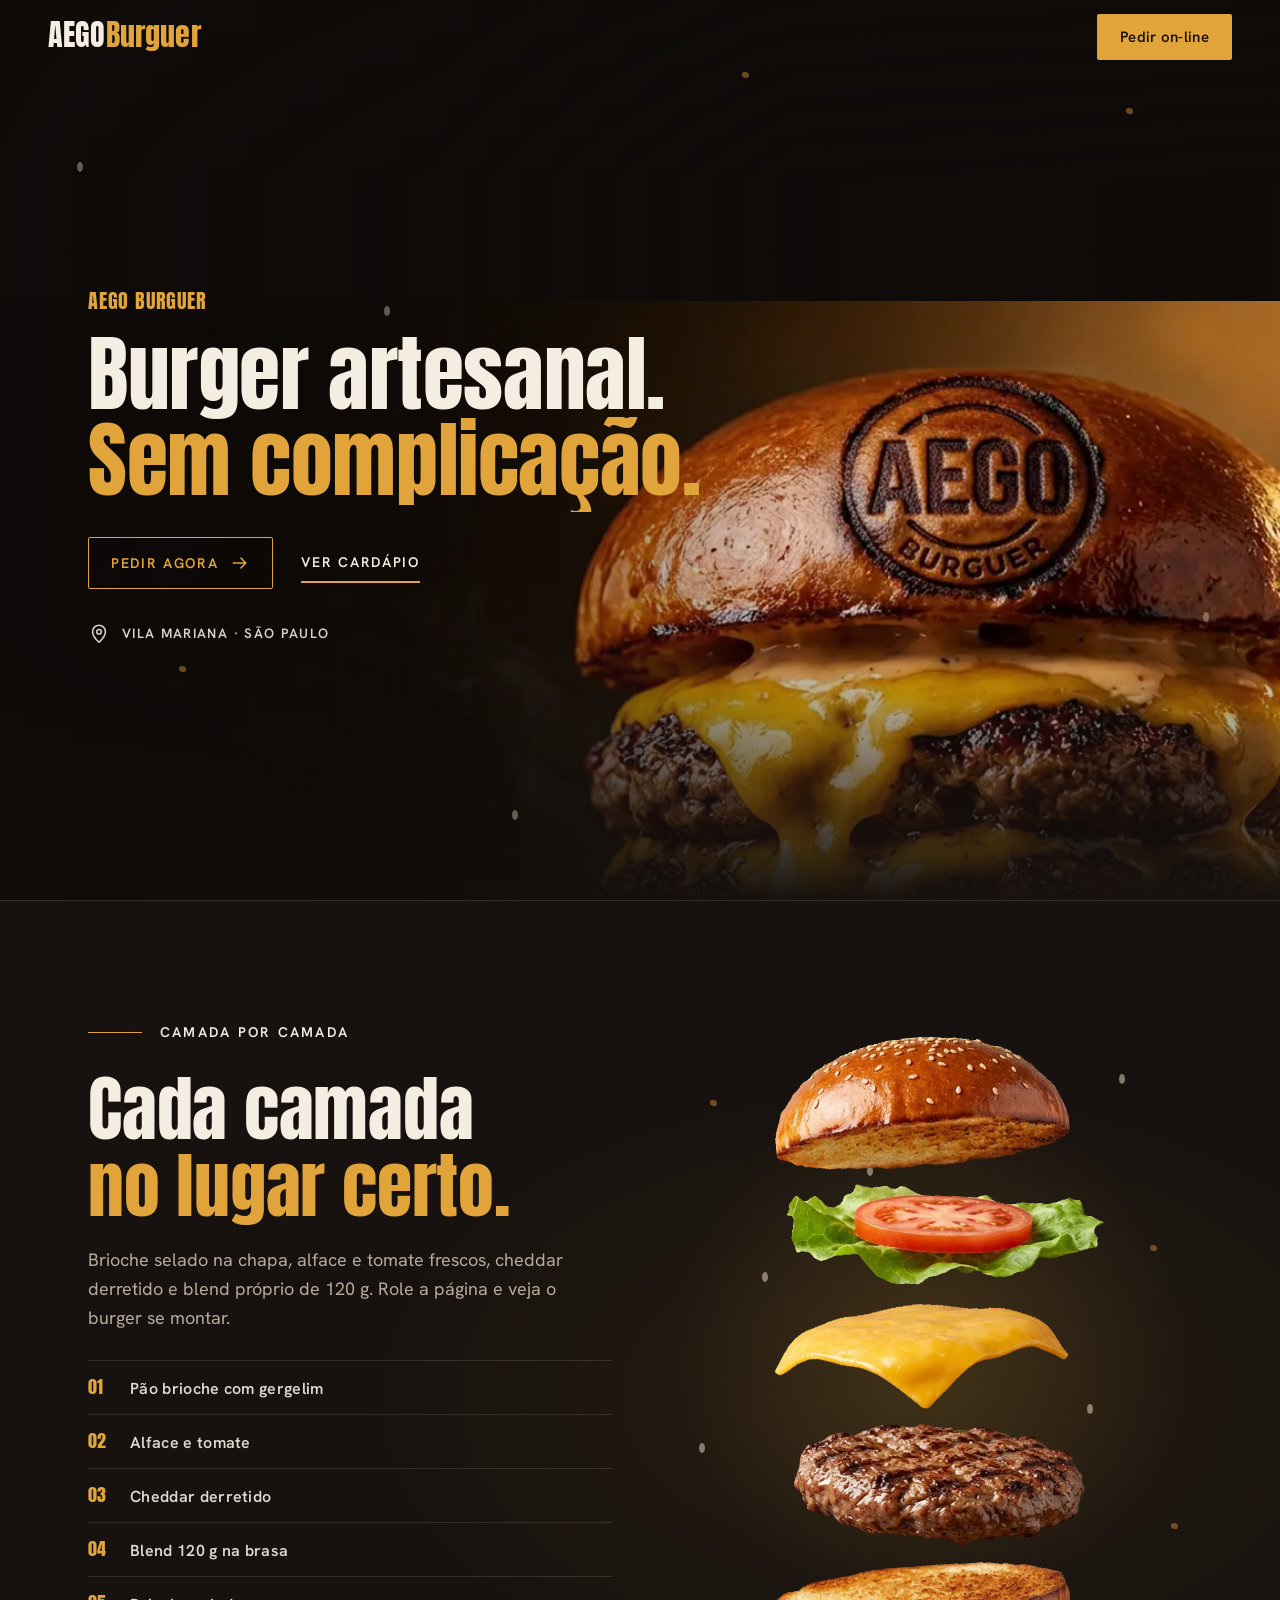
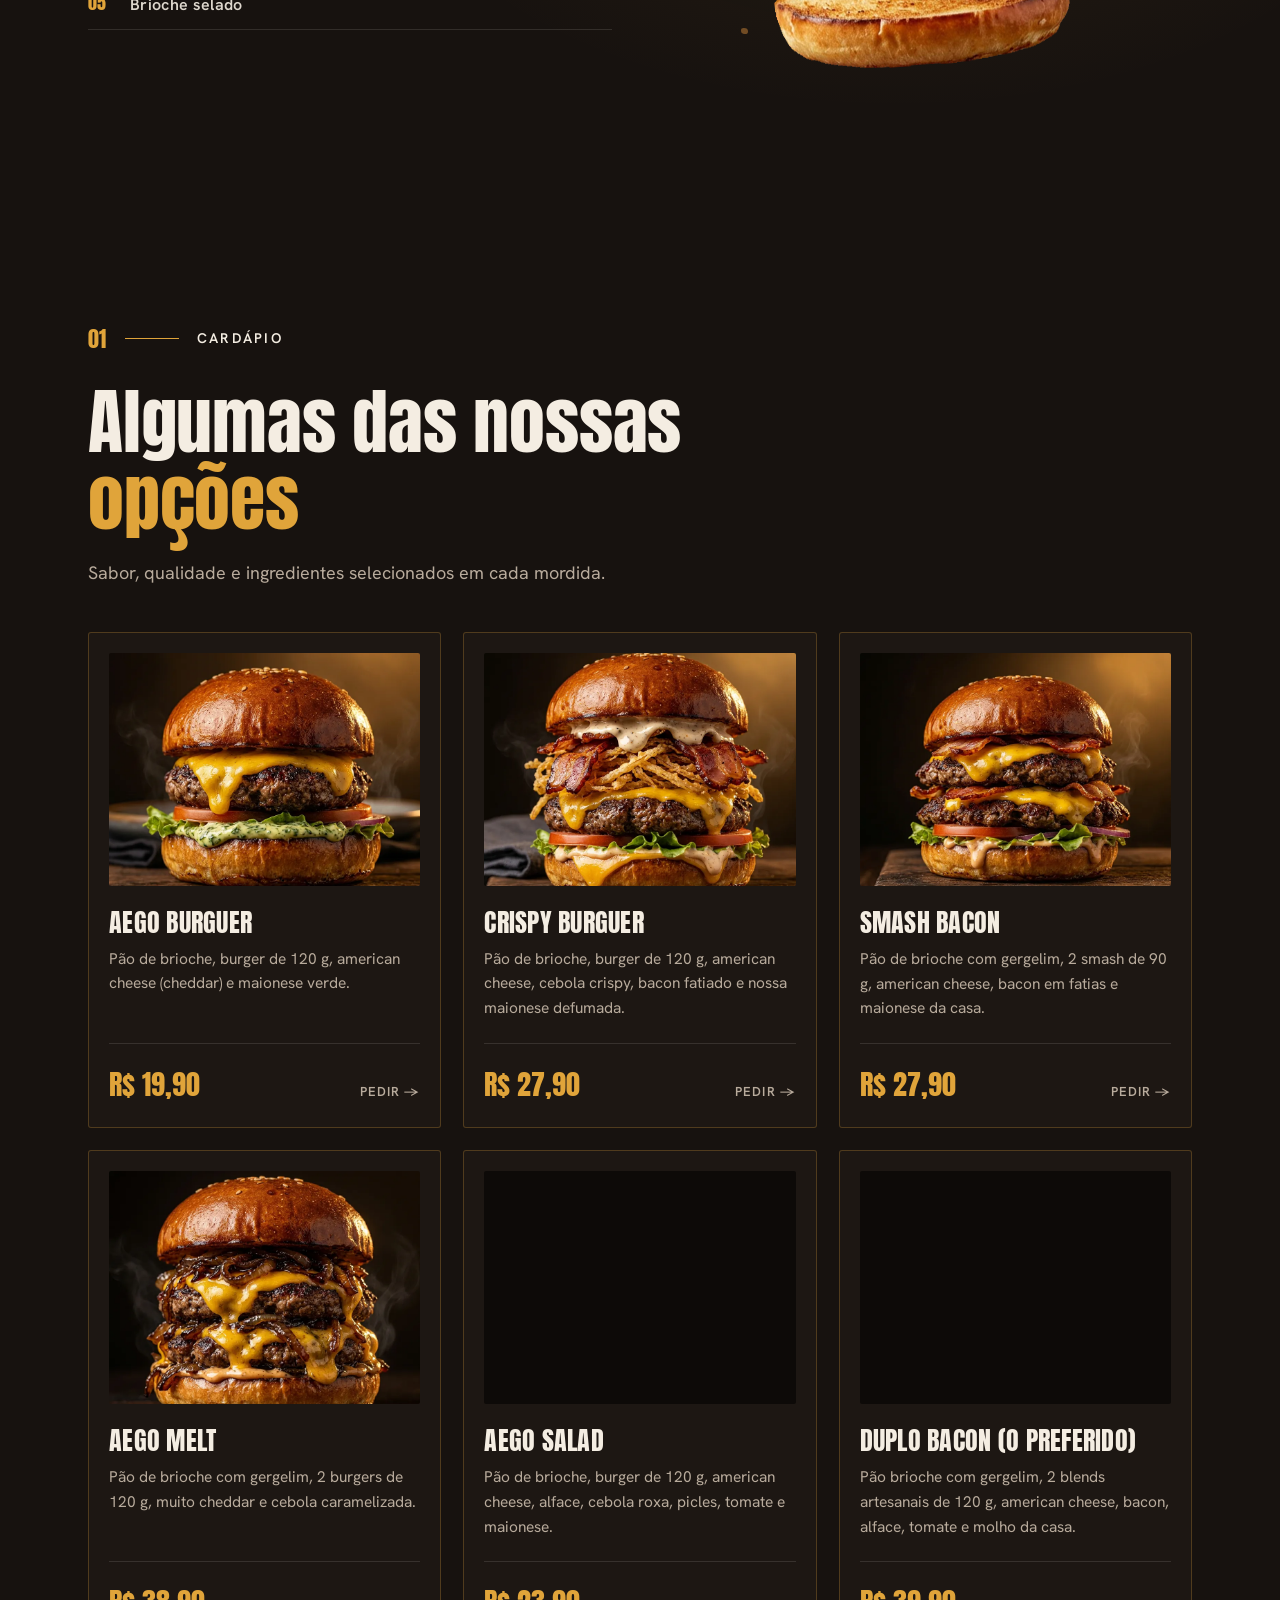
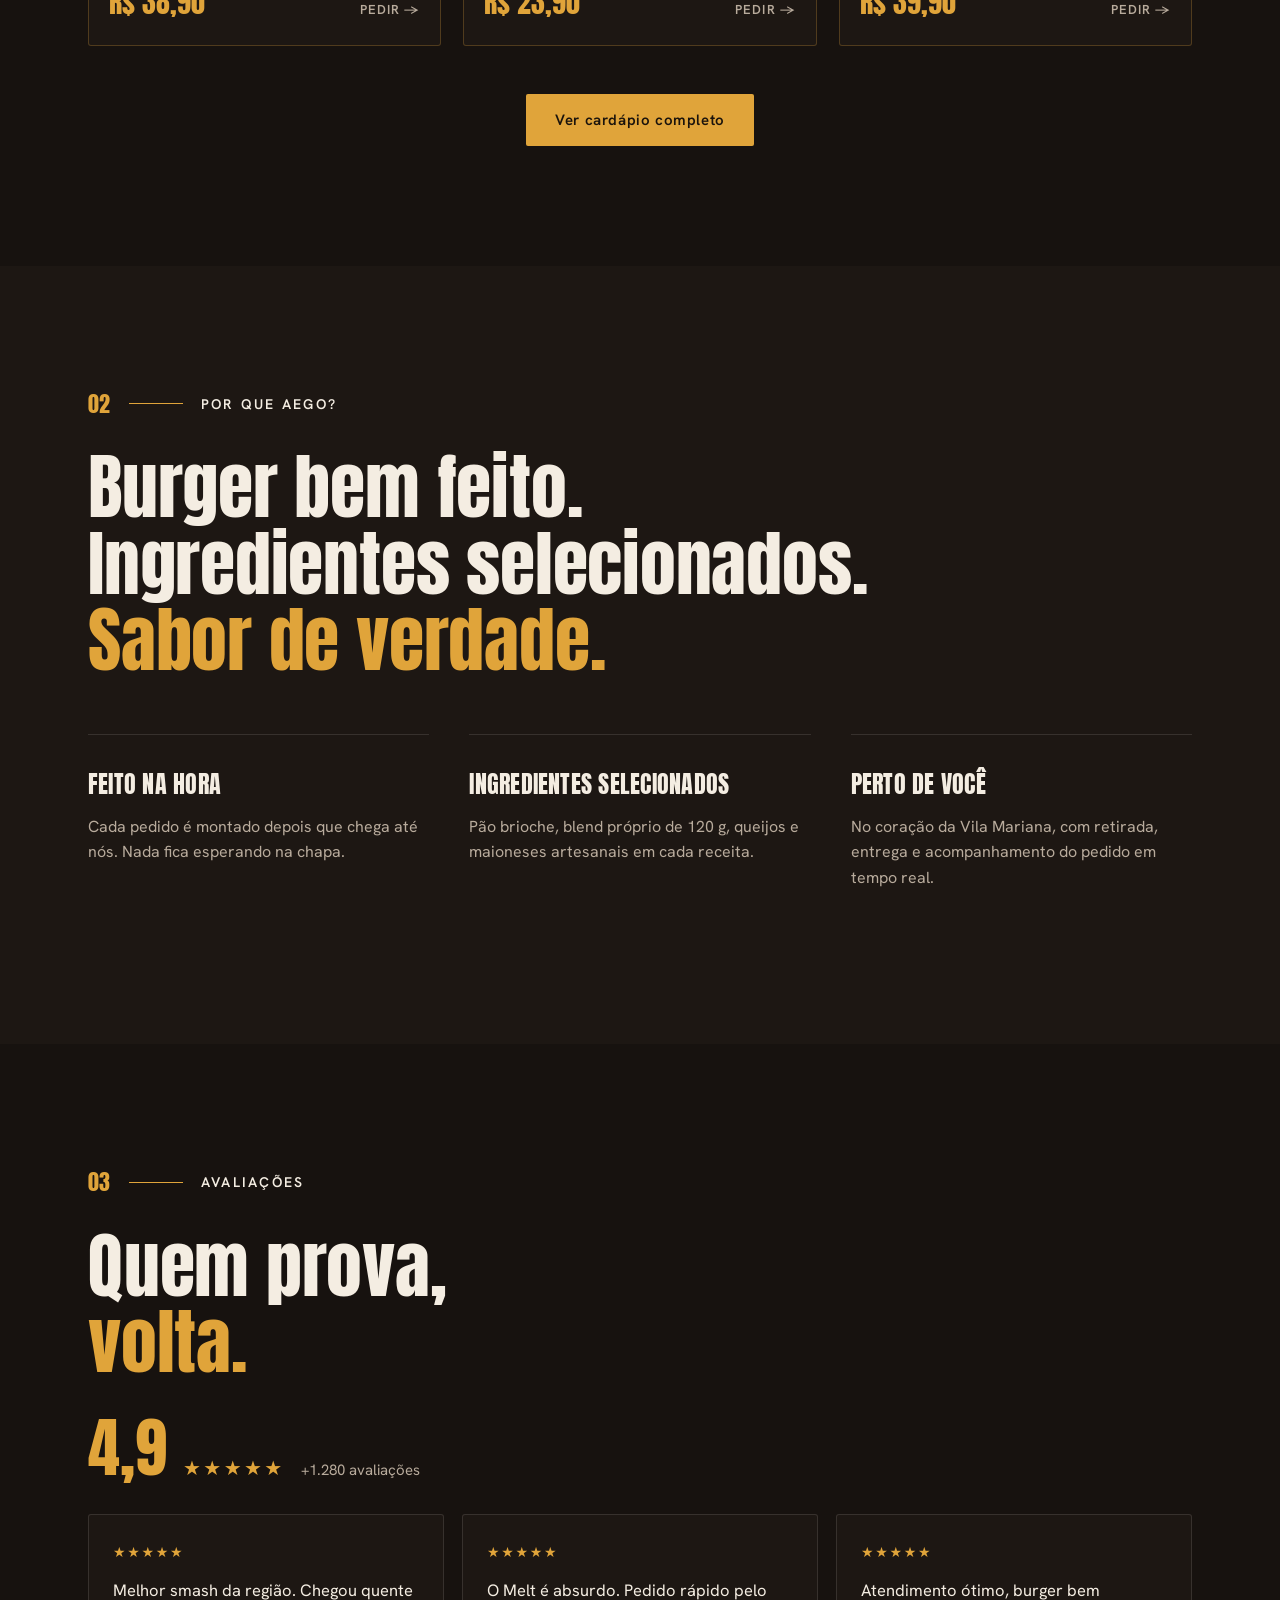
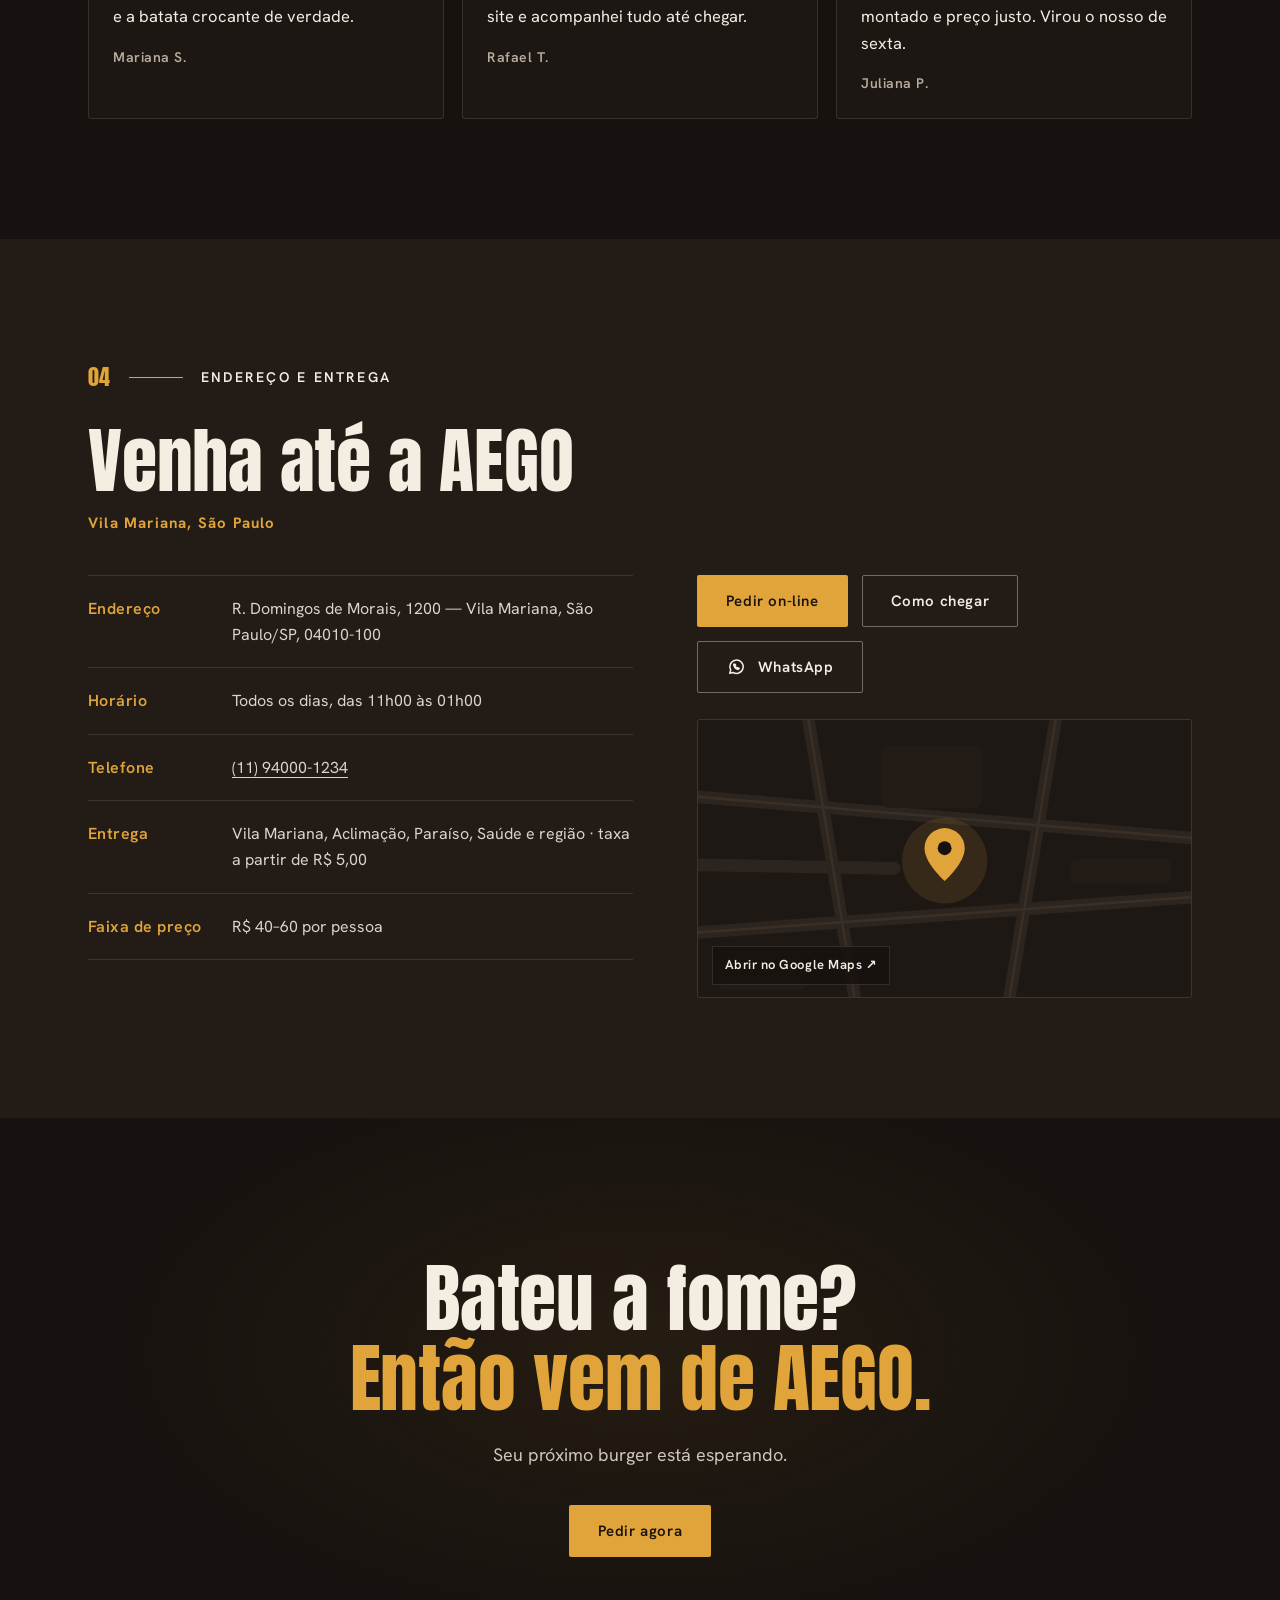
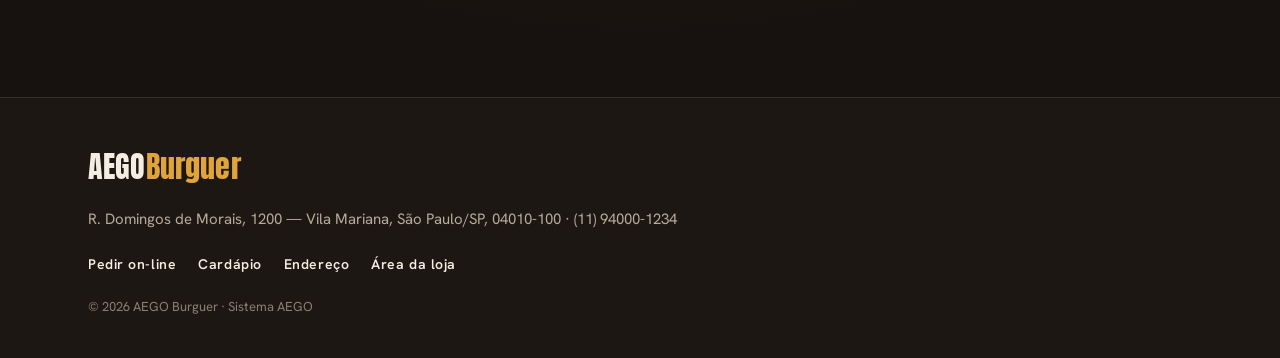
==== demo/index.html @ 02b7fad6 "AEGO Burguer: entrada com os 3 sites + demo (site, cardápio e painel)" ====
<!doctype html>
<html lang="pt-BR">
<head>
<meta charset="utf-8">
<meta name="viewport" content="width=device-width, initial-scale=1, viewport-fit=cover">
<title>AEGO Burguer — Burger artesanal na Vila Mariana</title>
<meta name="description" content="Hambúrguer artesanal na Vila Mariana, São Paulo. Smash, burgers duplos, porções e combos. Peça on-line para entrega ou retirada.">
<meta name="theme-color" content="#17120f">
<meta property="og:title" content="AEGO Burguer — Burger artesanal. Sem complicação.">
<meta property="og:description" content="Peça on-line para entrega ou retirada.">
<meta property="og:image" content="img/hero-aego.webp">
<link rel="icon" href="icons/favicon-32.png" sizes="32x32">
<link rel="apple-touch-icon" href="icons/apple-touch-icon.png">
<link rel="preload" href="fonts/anton.woff2" as="font" type="font/woff2" crossorigin>
<link rel="preload" href="img/hero-aego-m.webp" as="image" media="(max-width: 759px)" fetchpriority="high">
<link rel="preload" href="img/hero-aego.webp" as="image" media="(min-width: 760px)" fetchpriority="high">
<link rel="stylesheet" href="base.css">
<link rel="stylesheet" href="site.css">
<script>try{if(!sessionStorage.getItem('ab_intro'))document.documentElement.classList.add('intro')}catch(e){}</script>
</head>
<body>
<div id="intro" aria-hidden="true"></div>

<header class="topo" id="topo">
  <a class="topo-marca" href="#inicio" aria-label="AEGO Burguer, início"><span class="wm"><b>AEGO</b><i>Burguer</i></span></a>
  <a class="btn btn-cheio btn-topo" href="pedir.html">Pedir on-line</a>
</header>

<main>
  <section class="hero" id="inicio">
    <div class="hero-fundo" id="heroFundo" aria-hidden="true">
      <div class="hero-flut">
        <picture>
          <source media="(min-width: 760px)" srcset="img/hero-aego.webp" width="1600" height="893">
          <img src="img/hero-aego-m.webp" alt="" width="1024" height="1024" fetchpriority="high" decoding="async">
        </picture>
      </div>
    </div>
    <div class="hero-veu" aria-hidden="true"></div>
    <div class="hero-graos" aria-hidden="true">
      <span class="grao" style="--x:6%;--y:18%;--t:8.4s;--d:-1.3s;--r:20deg;--dx:-12px"></span>
      <span class="grao migalha" style="--x:88%;--y:12%;--t:7.6s;--d:-4.1s;--r:-18deg;--dx:14px"></span>
      <span class="grao" style="--x:72%;--y:46%;--t:9.1s;--d:-2.2s;--r:40deg;--dx:12px"></span>
      <span class="grao migalha" style="--x:14%;--y:74%;--t:8.8s;--d:-6.0s;--r:-35deg;--dx:-10px"></span>
      <span class="grao" style="--x:94%;--y:68%;--t:9.6s;--d:-3.4s;--r:12deg;--dx:-14px"></span>
      <span class="grao" style="--x:40%;--y:90%;--t:8.1s;--d:-0.8s;--r:-50deg;--dx:10px"></span>
      <span class="grao migalha" style="--x:58%;--y:8%;--t:9.9s;--d:-5.2s;--r:28deg;--dx:-8px"></span>
      <span class="grao" style="--x:30%;--y:34%;--t:10.4s;--d:-2.9s;--r:-12deg;--dx:12px"></span>
    </div>
    <div class="hero-c">
      <p class="kicker entra" style="--i:0">AEGO Burguer</p>
      <h1 class="hero-t"><span class="ln"><span class="ln-i">Burger artesanal.</span></span><span class="ln ln-amb"><span class="ln-i">Sem complicação.</span></span></h1>
      <div class="hero-acoes entra" style="--i:1">
        <a class="btn btn-contorno" href="pedir.html">Pedir agora <svg viewBox="0 0 24 24" aria-hidden="true"><path d="M4 12h15M13 6l6 6-6 6"/></svg></a>
        <a class="link-sub" href="#cardapio">Ver cardápio</a>
      </div>
      <p class="hero-local entra" style="--i:2"><svg viewBox="0 0 24 24" aria-hidden="true"><path d="M12 21s-7-6.2-7-11.5A7 7 0 0 1 19 9.5C19 14.8 12 21 12 21z"/><circle cx="12" cy="9.5" r="2.5"/></svg><span><span data-loja="bairro">Vila Mariana</span> · São Paulo</span></p>
    </div>
  </section>

  <section class="sec ag" id="camadas">
    <div class="sec-c ag-grid">
      <div class="ag-txt">
        <p class="num revela"><span class="traco"></span>Camada por camada</p>
        <h2 class="titulo">Cada camada<br><em>no lugar certo.</em></h2>
        <p class="lead revela">Brioche selado na chapa, alface e tomate frescos, cheddar derretido e blend próprio de 120 g. Role a página e veja o burger se montar.</p>
      </div>
      <div class="ag-palco" id="agPalco" aria-hidden="true">
        <div class="ag-brilho"></div>
        <div class="ag-cam" data-c="4" style="--w:418;z-index:1"><img src="img/camada-pao-baixo.webp" width="418" height="145" alt="" loading="lazy" decoding="async" style="--fd:-1.1s;--ft:4.2s"></div>
        <div class="ag-cam" data-c="3" style="--w:412;z-index:2"><img src="img/camada-carne.webp" width="412" height="171" alt="" loading="lazy" decoding="async" style="--fd:-2.3s;--ft:3.8s"></div>
        <div class="ag-cam" data-c="2" style="--w:415;z-index:3"><img src="img/camada-queijo.webp" width="415" height="148" alt="" loading="lazy" decoding="async" style="--fd:-.4s;--ft:4.6s"></div>
        <div class="ag-cam" data-c="1" style="--w:448;z-index:4"><img src="img/camada-salada.webp" width="448" height="143" alt="" loading="lazy" decoding="async" style="--fd:-3.1s;--ft:4s"></div>
        <div class="ag-cam" data-c="0" style="--w:416;z-index:5"><img src="img/camada-pao-cima.webp" width="416" height="187" alt="" loading="lazy" decoding="async" style="--fd:-1.7s;--ft:4.4s"></div>
      <span class="grao migalha" style="--x:8%;--y:12%;--t:8.3s;--d:-1.2s;--r:23deg;--dx:-14px"></span>
      <span class="grao" style="--x:86%;--y:8%;--t:7.3s;--d:-4.3s;--r:-14deg;--dx:16px"></span>
      <span class="grao" style="--x:18%;--y:38%;--t:7.2s;--d:-4.1s;--r:-56deg;--dx:-14px"></span>
      <span class="grao migalha" style="--x:92%;--y:34%;--t:8.7s;--d:-0.6s;--r:-49deg;--dx:16px"></span>
      <span class="grao" style="--x:6%;--y:64%;--t:8.7s;--d:-6.6s;--r:-45deg;--dx:-10px"></span>
      <span class="grao" style="--x:80%;--y:58%;--t:9.5s;--d:-4.7s;--r:-53deg;--dx:16px"></span>
      <span class="grao migalha" style="--x:28%;--y:86%;--t:9.3s;--d:-0.4s;--r:-32deg;--dx:-14px"></span>
      <span class="grao" style="--x:70%;--y:90%;--t:9.2s;--d:-1.1s;--r:-7deg;--dx:-10px"></span>
      <span class="grao" style="--x:50%;--y:4%;--t:9.2s;--d:-4.6s;--r:11deg;--dx:-10px"></span>
      <span class="grao migalha" style="--x:96%;--y:76%;--t:7.4s;--d:-4.6s;--r:-36deg;--dx:8px"></span>
      <span class="grao" style="--x:38%;--y:22%;--t:7.4s;--d:-5.7s;--r:12deg;--dx:-14px"></span>
      <span class="grao" style="--x:62%;--y:70%;--t:9.5s;--d:-4.0s;--r:8deg;--dx:12px"></span>
      <span class="grao migalha" style="--x:14%;--y:92%;--t:10.1s;--d:-3.7s;--r:58deg;--dx:12px"></span>
      </div>
      <ol class="ag-lista">
          <li class="revela"><b>01</b>Pão brioche com gergelim</li>
          <li class="revela"><b>02</b>Alface e tomate</li>
          <li class="revela"><b>03</b>Cheddar derretido</li>
          <li class="revela"><b>04</b>Blend 120 g na brasa</li>
          <li class="revela"><b>05</b>Brioche selado</li>
      </ol>
    </div>
  </section>

  <section class="sec" id="cardapio">
    <div class="sec-c">
      <p class="num revela"><b>01</b><span class="traco"></span>Cardápio</p>
      <h2 class="titulo">Algumas das nossas<br><em>opções</em></h2>
      <p class="lead revela">Sabor, qualidade e ingredientes selecionados em cada mordida.</p>
      <div class="cards" id="cards"></div>
      <div class="centro"><a class="btn btn-cheio" href="pedir.html">Ver cardápio completo</a></div>
    </div>
  </section>

  <section class="sec sec-porque" id="porque">
    <div class="sec-c">
      <p class="num revela"><b>02</b><span class="traco"></span>Por que AEGO?</p>
      <h2 class="titulo">Burger bem feito.<br>Ingredientes selecionados.<br><em>Sabor de verdade.</em></h2>
      <div class="topicos">
        <article class="topico revela"><h3>Feito na hora</h3><p>Cada pedido é montado depois que chega até nós. Nada fica esperando na chapa.</p></article>
        <article class="topico revela"><h3>Ingredientes selecionados</h3><p>Pão brioche, blend próprio de 120 g, queijos e maioneses artesanais em cada receita.</p></article>
        <article class="topico revela"><h3>Perto de você</h3><p>No coração da <span data-loja="bairro">Vila Mariana</span>, com retirada, entrega e acompanhamento do pedido em tempo real.</p></article>
      </div>
    </div>
  </section>

  <section class="sec" id="avaliacoes">
    <div class="sec-c">
      <p class="num revela"><b>03</b><span class="traco"></span>Avaliações</p>
      <h2 class="titulo">Quem prova,<br><em>volta.</em></h2>
      <div class="nota revela"><span class="nota-n" id="notaMedia">4,9</span><span class="estrelas" aria-label="5 estrelas">★★★★★</span><span class="nota-t" id="notaTotal">+1.280 avaliações</span></div>
      <div class="avals" id="avals"></div>
    </div>
  </section>

  <section class="sec sec-local" id="local">
    <div class="sec-c">
      <p class="num revela"><b>04</b><span class="traco"></span>Endereço e entrega</p>
      <h2 class="titulo">Venha até a AEGO</h2>
      <p class="sub-amb"><span data-loja="bairro">Vila Mariana</span>, São Paulo</p>
      <div class="local-grid">
        <dl class="linhas revela">
          <div><dt>Endereço</dt><dd data-loja="endereco">R. Domingos de Morais, 1200 — Vila Mariana, São Paulo/SP</dd></div>
          <div><dt>Horário</dt><dd id="horario">Todos os dias, das 11h00 à 01h00</dd></div>
          <div><dt>Telefone</dt><dd><a id="tel" href="tel:+5511940001234" data-loja="telefone">(11) 94000-1234</a></dd></div>
          <div><dt>Entrega</dt><dd id="entrega">Vila Mariana e região, a partir de R$ 5,00</dd></div>
          <div><dt>Faixa de preço</dt><dd data-loja="faixaPreco">R$ 40–60 por pessoa</dd></div>
        </dl>
        <div>
          <div class="acoes-local revela">
            <a class="btn btn-cheio" href="pedir.html">Pedir on-line</a>
            <a class="btn btn-borda" id="comoChegar" href="#" target="_blank" rel="noopener">Como chegar</a>
            <a class="btn btn-borda btn-zap" id="zap" href="#" target="_blank" rel="noopener"><svg viewBox="0 0 24 24" aria-hidden="true"><path d="M4.5 19.5l1.2-3.8A8 8 0 1 1 8.6 18.6z"/><path d="M9.2 8.6c.2 2.9 2.4 5.6 5.6 6.3l1-1.3-1.8-.9-.8.8c-1-.4-1.9-1.3-2.4-2.3l.8-.8-.8-1.8z"/></svg>WhatsApp</a>
          </div>
          <a class="mapa revela" id="mapa" href="#" target="_blank" rel="noopener" aria-label="Abrir no mapa">
            <svg viewBox="0 0 400 220" preserveAspectRatio="xMidYMid slice" aria-hidden="true">
              <rect width="400" height="220" fill="#1e1814"/>
              <g fill="none" stroke="#2c241e" stroke-width="10" stroke-linecap="round">
                <path d="M-10 60 L410 95"/><path d="M-10 170 L410 140"/><path d="M90 -10 L130 230"/><path d="M290 -10 L250 230"/><path d="M-10 115 L160 118"/>
              </g>
              <g fill="none" stroke="#3a2f26" stroke-width="2"><path d="M-10 60 L410 95"/><path d="M-10 170 L410 140"/><path d="M90 -10 L130 230"/><path d="M290 -10 L250 230"/></g>
              <g fill="#221b16"><rect x="150" y="20" width="80" height="50" rx="6"/><rect x="300" y="110" width="80" height="20" rx="6"/><rect x="20" y="185" width="70" height="30" rx="6"/></g>
              <circle cx="200" cy="112" r="34" fill="rgba(224,164,58,.12)"/>
              <path d="M200 128s-16-14-16-26a16 16 0 0 1 32 0c0 12-16 26-16 26z" fill="#e0a43a"/><circle cx="200" cy="102" r="5.5" fill="#17120f"/>
            </svg>
            <span class="mapa-t">Abrir no Google Maps ↗</span>
          </a>
        </div>
      </div>
    </div>
  </section>

  <section class="cta">
    <div class="sec-c centro">
      <h2 class="titulo">Bateu a fome?<br><em>Então vem de AEGO.</em></h2>
      <p class="lead revela">Seu próximo burger está esperando.</p>
      <a class="btn btn-cheio revela" href="pedir.html">Pedir agora</a>
    </div>
  </section>
</main>

<footer class="rodape">
  <div class="sec-c">
    <span class="wm"><b>AEGO</b><i>Burguer</i></span>
    <p class="rod-end"><span data-loja="endereco">R. Domingos de Morais, 1200 — Vila Mariana, São Paulo/SP</span> · <span data-loja="telefone">(11) 94000-1234</span></p>
    <nav class="rod-links"><a href="pedir.html">Pedir on-line</a><a href="#cardapio">Cardápio</a><a href="#local">Endereço</a><a href="painel.html">Área da loja</a></nav>
    <p class="rod-c">© <span id="ano">2026</span> AEGO Burguer · Sistema AEGO</p>
  </div>
</footer>

<script src="db.js"></script>
<script src="site.js"></script>
</body>
</html>
---- demo/base.css ----
/* AEGO Burguer — base comum (fontes, marca, utilidades) */
@font-face { font-family: "Anton"; src: url("fonts/anton.woff2") format("woff2"); font-weight: 400; font-display: swap; }
@font-face { font-family: "Hanken Grotesk"; src: url("fonts/hanken-grotesk.woff2") format("woff2"); font-weight: 100 900; font-display: swap; }

:root {
  --amb: #e0a43a;          /* âmbar/mostarda da marca */
  --amb-2: #c98d26;
  --carvao: #17120f;       /* quase preto amarronzado */
  --creme: #f4ede2;
  --display: "Anton", "Oswald", Impact, "Arial Narrow", sans-serif;
  --sans: "Hanken Grotesk", system-ui, -apple-system, "Segoe UI", Roboto, sans-serif;
  --ease: cubic-bezier(.2, .8, .2, 1);
  --safe-b: env(safe-area-inset-bottom, 0px);
}
*, *::before, *::after { box-sizing: border-box; }
html { -webkit-text-size-adjust: 100%; }
body { margin: 0; font-family: var(--sans); -webkit-font-smoothing: antialiased; -webkit-tap-highlight-color: transparent; }
img, svg { display: block; max-width: 100%; }
button, input, select, textarea { font: inherit; color: inherit; }
button { cursor: pointer; }
a { color: inherit; }
.sr { position: absolute; width: 1px; height: 1px; overflow: hidden; clip: rect(0 0 0 0); white-space: nowrap; }

/* marca em texto: AEGO (claro) + Burguer (âmbar) */
.wm { font-family: var(--display); font-weight: 400; letter-spacing: .005em; line-height: 1; white-space: nowrap; }
.wm b { font-weight: 400; color: var(--wm-cor, #f4ede2); }
.wm i { font-style: normal; color: var(--amb); }
.mono { width: 100%; height: auto; }

/* abertura (monograma) — só transform/opacity, 1x por sessão */
#intro { position: fixed; inset: 0; z-index: 999; background: var(--carvao); display: grid; place-items: center; }
#intro .intro-c { display: grid; justify-items: center; gap: 18px; }
#intro .intro-m { width: 92px; }
#intro .wm { font-size: 30px; }
html:not(.intro) #intro { display: none; }

@media (prefers-reduced-motion: reduce) { *, *::before, *::after { animation-duration: .01ms !important; transition-duration: .01ms !important; } }

/* ============ movimento (v2) — só transform/opacity ============ */
/* burger flutuante: sobe e desce + sombra elíptica no chão em sincronia */
.flut-cena { position: relative; }
.flut { position: relative; z-index: 1; animation: flutua 3.6s ease-in-out infinite; will-change: transform; }
.flut img { width: 100%; height: auto; }
.flut-sombra { position: absolute; z-index: 0; left: 14%; right: 14%; bottom: -5%; height: 12%; border-radius: 50%;
  background: radial-gradient(closest-side, rgba(0, 0, 0, .62), rgba(0, 0, 0, .28) 55%, rgba(0, 0, 0, 0));
  animation: sombra 3.6s ease-in-out infinite; will-change: transform, opacity; }
@keyframes flutua { 0%, 100% { transform: translate3d(0, 0, 0) rotate(-.6deg); } 50% { transform: translate3d(0, -13px, 0) rotate(.6deg); } }
@keyframes sombra { 0%, 100% { transform: scale(1); opacity: .95; } 50% { transform: scale(.8); opacity: .55; } }
/* loops pausados fora da tela (.parado) ou com a aba oculta (html.oculto) */
.parado .flut, .parado .flut-sombra, .parado .ag-cam img, .parado .grao,
html.oculto .flut, html.oculto .flut-sombra, html.oculto .ag-cam img, html.oculto .grao { animation-play-state: paused; }
@media (prefers-reduced-motion: reduce) {
  .flut, .flut-sombra, .ag-cam img, .grao, .ac-icone.vivo, .etapa.atual .bol::after, .btn-topo::after { animation: none !important; }
}
---- demo/site.css ----
/* AEGO Burguer — site institucional (escuro) */
:root { --bg: #17120f; --bg2: #1d1713; --bg3: #221b16; --tx: #f4ede2; --mut: #b8ab9c; --linha: rgba(244, 237, 226, .12); --linha-amb: rgba(224, 164, 58, .26); }
html { background: var(--bg); scroll-behavior: smooth; scroll-padding-top: 76px; }
body { background: var(--bg); color: var(--tx); font-size: 16px; line-height: 1.6; overflow-x: hidden; }
::selection { background: var(--amb); color: #17120f; }

/* botões retos */
.btn { display: inline-flex; align-items: center; justify-content: center; gap: 12px; min-height: 52px; padding: 0 28px; border-radius: 2px; text-decoration: none; font-weight: 600; font-size: 15px; letter-spacing: .04em; border: 1.5px solid transparent; transition: transform .2s var(--ease), background-color .2s, color .2s, border-color .2s; }
.btn { position: relative; overflow: hidden; isolation: isolate; }
.btn:active { transform: scale(.96); }
.btn-cheio::after, .btn-contorno::after { content: ""; position: absolute; z-index: -1; top: 0; bottom: 0; left: 0; width: 60%; background: linear-gradient(100deg, rgba(255, 255, 255, 0), rgba(255, 255, 255, .38), rgba(255, 255, 255, 0)); transform: translateX(-130%) skewX(-18deg); opacity: 0; pointer-events: none; }
.btn-cheio:hover::after, .btn-contorno:hover::after, .btn-cheio:focus-visible::after { opacity: 1; transform: translateX(260%) skewX(-18deg); transition: transform .75s var(--ease), opacity .2s; }
.btn-topo::after { animation: brilho 1.1s var(--ease) 2.2s 1 both; }
@keyframes brilho { 0% { opacity: 1; transform: translateX(-130%) skewX(-18deg); } 100% { opacity: 0; transform: translateX(260%) skewX(-18deg); } }
.btn svg { transition: transform .3s var(--ease); }
.btn:hover svg { transform: translateX(4px); }
.btn svg { width: 20px; height: 20px; fill: none; stroke: currentColor; stroke-width: 1.8; stroke-linecap: round; stroke-linejoin: round; }
.btn-cheio { background: var(--amb); color: #1a130c; }
.btn-cheio:hover { background: #ebb24c; }
.btn-contorno { border-color: var(--amb); color: var(--amb); text-transform: uppercase; letter-spacing: .12em; font-size: 14px; }
.btn-contorno:hover { background: var(--amb); color: #1a130c; }
.btn-borda { border-color: rgba(244, 237, 226, .38); color: var(--tx); }
.btn-borda:hover { border-color: var(--tx); }
.link-sub { color: var(--tx); text-decoration: none; text-transform: uppercase; letter-spacing: .12em; font-weight: 600; font-size: 14px; padding: 8px 0; border-bottom: 2px solid var(--amb); }

/* topo */
.topo { position: fixed; z-index: 50; top: 0; left: 0; right: 0; display: flex; align-items: center; justify-content: space-between; gap: 12px; padding: 14px clamp(18px, 4vw, 48px); padding-top: calc(14px + env(safe-area-inset-top, 0px)); }
.topo::before { content: ""; position: absolute; inset: 0; background: rgba(23, 18, 15, .94); border-bottom: 1px solid var(--linha); opacity: 0; transition: opacity .3s; z-index: -1; }
.topo.solido::before { opacity: 1; }
.topo-marca { text-decoration: none; }
.topo-marca .wm { font-size: 30px; }
.btn-topo { min-height: 46px; padding: 0 22px; font-size: 15px; letter-spacing: .02em; }

/* hero — foto do burger com a marca AEGO no fundo (antigravidade) e texto por cima */
.hero { position: relative; min-height: 100vh; min-height: 100svh; display: flex; align-items: center; overflow: hidden; isolation: isolate; background: #0f0b09; }
.hero-fundo { position: absolute; inset: 0; z-index: -3; will-change: transform; }
.hero-flut { position: absolute; top: 72px; left: -29%; width: 160%; aspect-ratio: 1; animation: antigrav 9s ease-in-out infinite; will-change: transform; }
.hero-flut picture, .hero-flut img { display: block; width: 100%; height: 100%; }
.hero-flut::after { content: ""; position: absolute; left: 0; right: 0; bottom: -1px; height: 42%; background: linear-gradient(180deg, rgba(23, 18, 15, 0), var(--bg) 88%); }
.hero-flut img { object-fit: cover; object-position: 50% 50%; animation: fotoIn 1.6s var(--ease) both; }
@keyframes antigrav { 0%, 100% { transform: translate3d(0, 9px, 0) scale(1.02) rotate(-.35deg); } 50% { transform: translate3d(0, -12px, 0) scale(1.045) rotate(.35deg); } }
@keyframes fotoIn { from { opacity: 0; transform: scale(1.12); } to { opacity: 1; transform: none; } }
.hero-veu { position: absolute; inset: 0; z-index: -2; pointer-events: none; background:
  linear-gradient(180deg, rgba(15, 11, 9, .55) 0%, rgba(15, 11, 9, .18) 22%, rgba(23, 18, 15, .32) 52%, rgba(23, 18, 15, .9) 82%, var(--bg) 100%),
  linear-gradient(90deg, rgba(15, 11, 9, .72) 0%, rgba(15, 11, 9, .35) 60%, rgba(15, 11, 9, .15) 100%); }
.hero-graos { position: absolute; inset: 0; z-index: -1; pointer-events: none; }
.hero-graos .grao { opacity: .38; }
.hero-c { width: 100%; max-width: 1200px; margin: 0 auto; padding: calc(96px + env(safe-area-inset-top, 0px)) clamp(24px, 5vw, 48px) 13vh; }
.entra { animation: entra .8s var(--ease) both; animation-delay: calc(.85s + var(--i, 0) * .1s); }
.hero-c .kicker { animation-delay: .3s; }
@keyframes entra { from { opacity: 0; transform: translate3d(0, 16px, 0); } to { opacity: 1; transform: none; } }
.kicker { margin: 0 0 14px; font-family: var(--display); color: var(--amb); text-transform: uppercase; letter-spacing: .04em; font-size: 20px; }
.hero-t { margin: 0; font-family: var(--display); font-weight: 400; font-size: clamp(42px, 11.4vw, 112px); line-height: 1.02; letter-spacing: -.005em; color: var(--tx); }
/* efeito do nome: cada linha sobe por trás de uma máscara, uma vez só; depois entra o âmbar */
.hero-t .ln { display: block; white-space: nowrap; overflow: hidden; padding: 0 .04em .1em 0; margin-bottom: -.1em; }
.hero-t .ln-i { display: inline-block; animation: linhaSobe 1s var(--ease) both .45s; }
.hero-t .ln-amb .ln-i { color: var(--amb); animation-delay: .62s; }
@keyframes linhaSobe { from { transform: translate3d(0, 105%, 0) rotate(2deg); } to { transform: none; } }
.hero-acoes { margin-top: 34px; display: flex; flex-wrap: wrap; align-items: center; gap: 18px 28px; }
.hero-acoes .btn-contorno { padding: 0 22px; background: rgba(15, 11, 9, .35); }
.hero-local { display: flex; align-items: center; gap: 12px; margin: 34px 0 0; text-transform: uppercase; letter-spacing: .1em; font-weight: 600; font-size: 13.5px; color: rgba(244, 237, 226, .88); }
.hero-local svg { width: 22px; height: 22px; fill: none; stroke: currentColor; stroke-width: 1.7; }
.parado .hero-flut, html.oculto .hero-flut { animation-play-state: paused; }
/* com a abertura (1x por sessão) na frente, as entradas do hero esperam ela sair */
html.intro .hero-flut img, html.intro .hero-t .ln-i, html.intro .hero .entra { animation-play-state: paused; }

/* antigravidade: camadas separadas que flutuam e se juntam ao rolar */
.ag { position: relative; overflow: hidden; background: radial-gradient(60% 50% at 70% 55%, rgba(224, 164, 58, .08), rgba(224, 164, 58, 0) 70%), var(--bg); border-top: 1px solid var(--linha); }
.ag-grid { display: grid; gap: 20px; }
.ag-lista { order: 3; }
.ag-lista { list-style: none; margin: 28px 0 0; padding: 0; display: grid; gap: 0; }
.ag-lista li { display: flex; align-items: baseline; gap: 16px; padding: 12px 0; border-top: 1px solid var(--linha); color: rgba(244, 237, 226, .9); font-weight: 600; letter-spacing: .02em; }
.ag-lista li:last-child { border-bottom: 1px solid var(--linha); }
.ag-lista b { font-family: var(--display); font-weight: 400; color: var(--amb); font-size: 18px; min-width: 26px; }
.ag-palco { position: relative; height: 560px; contain: layout; }
.ag-brilho { position: absolute; left: 50%; top: 50%; width: 100%; aspect-ratio: 1; margin: -50% 0 0 -50%; border-radius: 50%; background: radial-gradient(closest-side, rgba(224, 164, 58, .16), rgba(224, 164, 58, 0)); pointer-events: none; }
.ag-cam { position: absolute; top: 0; left: 0; right: 0; margin: 0 auto; width: calc(min(76%, 300px) * var(--w) / 416); will-change: transform; }
.ag-cam img { width: 100%; height: auto; animation: paira var(--ft, 4s) ease-in-out infinite; animation-delay: var(--fd, 0s); will-change: transform; }
@keyframes paira { 0%, 100% { transform: translate3d(0, -5px, 0); } 50% { transform: translate3d(0, 6px, 0); } }
.grao { position: absolute; left: var(--x); top: var(--y); width: 6px; height: 10px; border-radius: 50%; background: #efe0bf; opacity: .5; animation: grao var(--t, 9s) ease-in-out infinite alternate; animation-delay: var(--d, 0s); will-change: transform; }
.grao.migalha { width: 7px; height: 6px; border-radius: 40% 60% 45% 55%; background: #b97a35; opacity: .55; }
@keyframes grao { from { transform: translate3d(0, 0, 0) rotate(var(--r)); } to { transform: translate3d(var(--dx), -34px, 0) rotate(calc(var(--r) + 50deg)); } }

/* seções */
.sec { padding: clamp(72px, 12vw, 120px) 0; }
.sec-c { max-width: 1200px; margin: 0 auto; padding: 0 clamp(24px, 5vw, 48px); }
.num { display: flex; align-items: center; gap: 18px; margin: 0 0 28px; text-transform: uppercase; letter-spacing: .16em; font-weight: 600; font-size: 14px; color: var(--tx); }
.num b { font-family: var(--display); font-weight: 400; color: var(--amb); font-size: 22px; letter-spacing: .02em; }
.traco { width: 54px; height: 1px; background: var(--amb); }
.titulo { margin: 0; font-family: var(--display); font-weight: 400; font-size: clamp(40px, 10vw, 72px); line-height: 1.06; letter-spacing: -.003em; }
.titulo em { font-style: normal; color: var(--amb); }
.lead { margin: 22px 0 0; font-size: 18px; color: var(--mut); max-width: 560px; }
.centro { text-align: center; }
.centro .lead { margin-left: auto; margin-right: auto; }

/* cartões do cardápio */
.cards { display: grid; gap: 22px; margin: 44px 0 48px; }
@media (min-width: 720px) { .cards { grid-template-columns: repeat(2, 1fr); } }
@media (min-width: 1040px) { .cards { grid-template-columns: repeat(3, 1fr); } }
.card { display: flex; flex-direction: column; padding: 20px; border: 1px solid var(--linha-amb); background: var(--bg2); border-radius: 3px; text-decoration: none; transition: transform .35s var(--ease), border-color .3s; }
.card:active { transform: scale(.985); }
.card:hover { transform: translateY(-4px); border-color: rgba(224, 164, 58, .55); }
.card-foto { aspect-ratio: 4 / 3; overflow: hidden; background: #0d0a08; border-radius: 2px; }
.card-foto img { width: 100%; height: 100%; object-fit: cover; transition: transform .6s var(--ease); }
.card:hover .card-foto img { transform: scale(1.04); }
.card h3 { margin: 22px 0 10px; font-family: var(--display); font-weight: 400; text-transform: uppercase; font-size: 26px; letter-spacing: .01em; line-height: 1.1; }
.card p { margin: 0; color: var(--mut); font-size: 15.5px; line-height: 1.6; flex: 1; }
.card-preco { margin-top: 22px; padding-top: 18px; border-top: 1px solid var(--linha); font-family: var(--display); color: var(--amb); font-size: 28px; display: flex; align-items: baseline; justify-content: space-between; }
.card-preco small { font-family: var(--sans); font-size: 13px; color: var(--mut); letter-spacing: .08em; text-transform: uppercase; font-weight: 600; }

/* por que */
.sec-porque { background: var(--bg2); }
.topicos { margin-top: 56px; display: grid; }
@media (min-width: 760px) {
  .hero-flut { inset: -5% -4%; top: -5%; left: -4%; width: auto; aspect-ratio: auto; }
  .hero-flut::after { display: none; }
  .hero-flut img { object-position: 70% 40%; }
  .hero-veu { background: linear-gradient(90deg, rgba(15, 11, 9, .9) 0%, rgba(15, 11, 9, .62) 34%, rgba(15, 11, 9, .1) 62%, rgba(15, 11, 9, 0) 100%), linear-gradient(180deg, rgba(15, 11, 9, .5) 0%, rgba(15, 11, 9, 0) 20%, rgba(15, 11, 9, 0) 70%, var(--bg) 100%); }
}
@media (min-width: 900px) { .topicos { grid-template-columns: repeat(3, 1fr); gap: 0 40px; } }
.topico { padding: 30px 0 34px; border-top: 1px solid var(--linha); }
.topico h3 { margin: 0 0 10px; font-family: var(--display); font-weight: 400; text-transform: uppercase; font-size: 24px; letter-spacing: .01em; }
.topico p { margin: 0; color: var(--mut); }

/* avaliações */
.nota { display: flex; align-items: baseline; flex-wrap: wrap; gap: 8px 16px; margin: 36px 0 30px; }
.nota-n { font-family: var(--display); font-size: 64px; line-height: 1; color: var(--amb); }
.estrelas { color: var(--amb); letter-spacing: .12em; font-size: 20px; }
.nota-t { color: var(--mut); font-size: 15px; }
.avals { display: grid; gap: 18px; }
@media (min-width: 900px) { .avals { grid-template-columns: repeat(3, 1fr); } }
.aval { margin: 0; padding: 24px; border: 1px solid var(--linha); background: var(--bg2); border-radius: 3px; }
.aval .estrelas { font-size: 14px; }
.aval blockquote { margin: 12px 0 16px; font-size: 16.5px; line-height: 1.6; color: var(--tx); }
.aval figcaption { color: var(--mut); font-size: 14px; font-weight: 600; letter-spacing: .04em; }

/* local */
.sec-local { background: var(--bg3); }
.sub-amb { margin: 12px 0 0; color: var(--amb); font-weight: 700; letter-spacing: .08em; font-size: 15px; }
.local-grid { display: grid; gap: 40px; margin-top: 40px; }
@media (min-width: 960px) { .local-grid { grid-template-columns: 1.1fr 1fr; gap: 64px; align-items: start; } }
.linhas { margin: 0; }
.linhas > div { display: grid; grid-template-columns: 128px 1fr; gap: 16px; padding: 20px 0; border-top: 1px solid var(--linha); }
.linhas > div:last-child { border-bottom: 1px solid var(--linha); }
.linhas dt { color: var(--amb); font-weight: 600; letter-spacing: .03em; }
.linhas dd { margin: 0; color: rgba(244, 237, 226, .88); }
.linhas a { text-decoration: underline; text-underline-offset: 4px; }
.acoes-local { display: flex; flex-wrap: wrap; gap: 14px; }
.btn-zap svg { width: 20px; height: 20px; }
.mapa { position: relative; display: block; margin-top: 26px; aspect-ratio: 16 / 9; overflow: hidden; border: 1px solid var(--linha); border-radius: 3px; text-decoration: none; }
.mapa svg { width: 100%; height: 100%; }
.mapa-t { position: absolute; left: 14px; bottom: 12px; padding: 8px 12px; background: rgba(23, 18, 15, .86); border: 1px solid var(--linha); font-size: 13px; font-weight: 600; letter-spacing: .04em; }

/* CTA final */
.cta { padding: clamp(84px, 14vw, 140px) 0; background: radial-gradient(60% 70% at 50% 40%, rgba(224, 164, 58, .07), transparent 70%), var(--bg); }
.cta .lead { margin-bottom: 36px; color: rgba(244, 237, 226, .82); }
.cta .titulo { font-size: clamp(40px, 10.5vw, 76px); }

/* rodapé */
.rodape { padding: 54px 0 calc(40px + var(--safe-b)); border-top: 1px solid var(--linha); background: var(--bg2); }
.rodape .wm { font-size: 30px; }
.rod-end { margin: 20px 0 0; color: var(--mut); font-size: 15px; }
.rod-links { display: flex; flex-wrap: wrap; gap: 10px 22px; margin: 22px 0; }
.rod-links a { color: var(--tx); text-decoration: none; font-weight: 600; font-size: 14px; letter-spacing: .04em; }
.rod-links a:hover { color: var(--amb); }
.rod-c { margin: 0; color: rgba(184, 171, 156, .7); font-size: 13px; }

/* entrada ao rolar (só seções e fotos, nunca títulos) */
.js .revela { opacity: 0; transform: translate3d(0, 22px, 0); transition: opacity .7s var(--ease), transform .7s var(--ease); transition-delay: var(--rd, 0s); }
.js .revela.visto { opacity: 1; transform: none; }

@media (min-width: 900px) {
  .hero-c { padding-top: 120px; padding-bottom: 10vh; }
  .hero-c > * { max-width: 760px; }
  .hero-t { font-size: clamp(64px, 6.6vw, 96px); }
  .ag-grid { grid-template-columns: 1fr 1fr; grid-template-rows: auto 1fr; gap: 0 56px; }
  .ag-txt { grid-column: 1; grid-row: 1; align-self: end; }
  .ag-lista { grid-column: 1; grid-row: 2; align-self: start; }
  .ag-palco { grid-column: 2; grid-row: 1 / 3; align-self: center; }
  .ag-palco { height: 660px; }
}
@media (max-width: 380px) { .topo-marca .wm { font-size: 25px; } .btn-topo { padding: 0 16px; font-size: 14px; } .linhas > div { grid-template-columns: 1fr; gap: 4px; } }

@media (prefers-reduced-motion: reduce) { .js .revela { opacity: 1; transform: none; } .entra, .hero-t .ln-i, .hero-flut, .hero-flut img { animation: none; } }
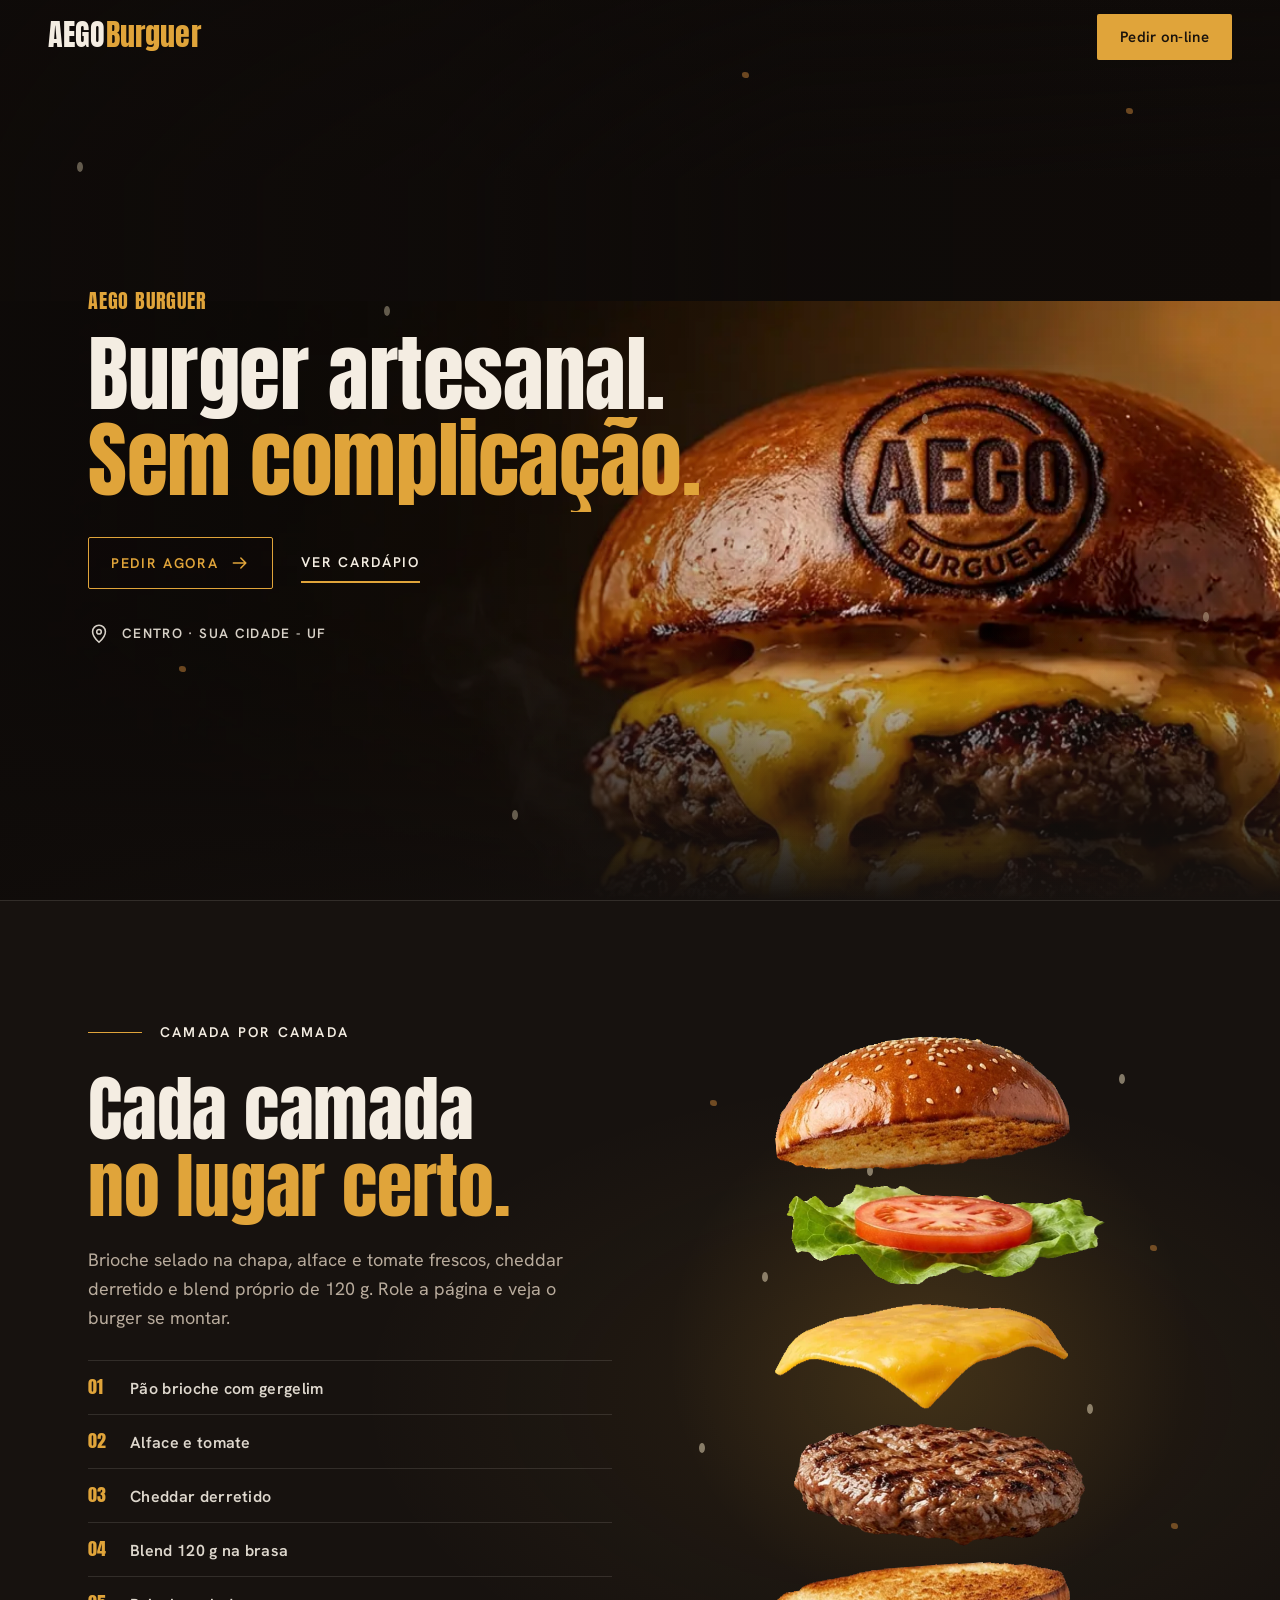
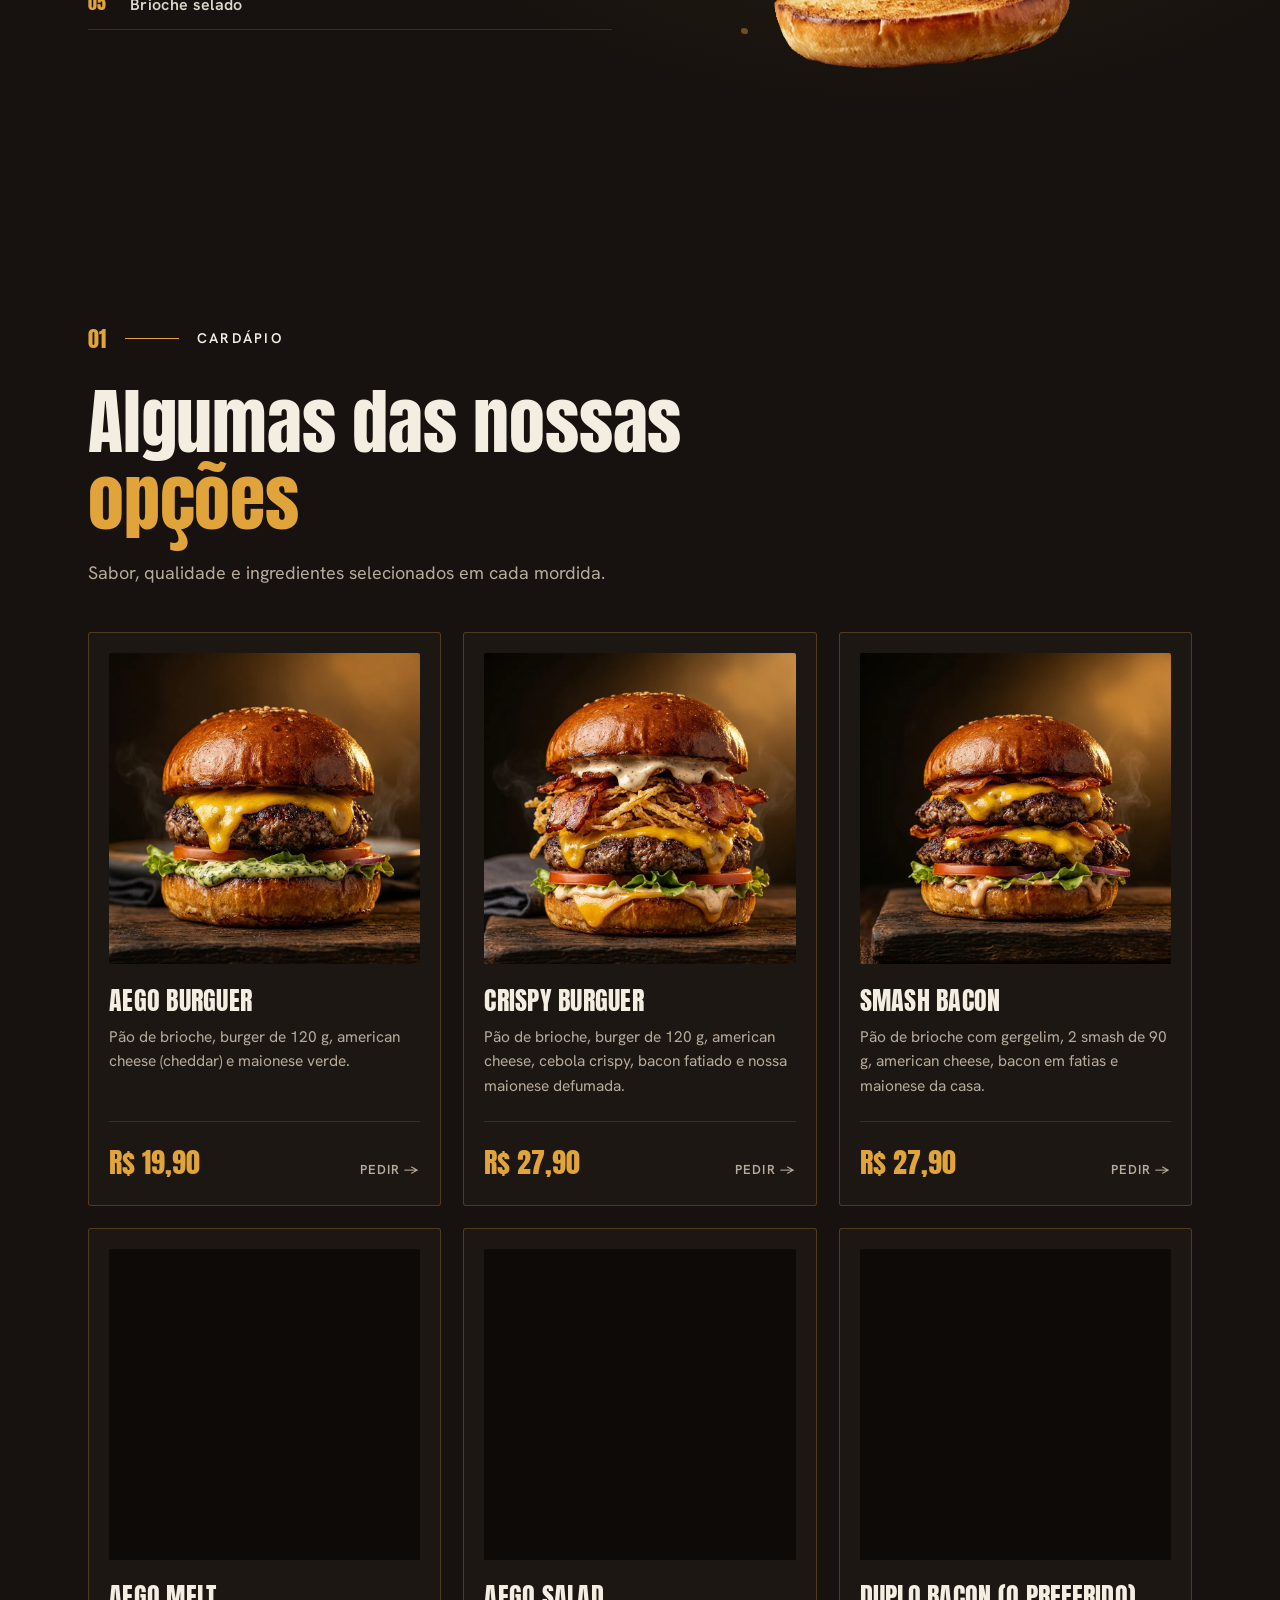
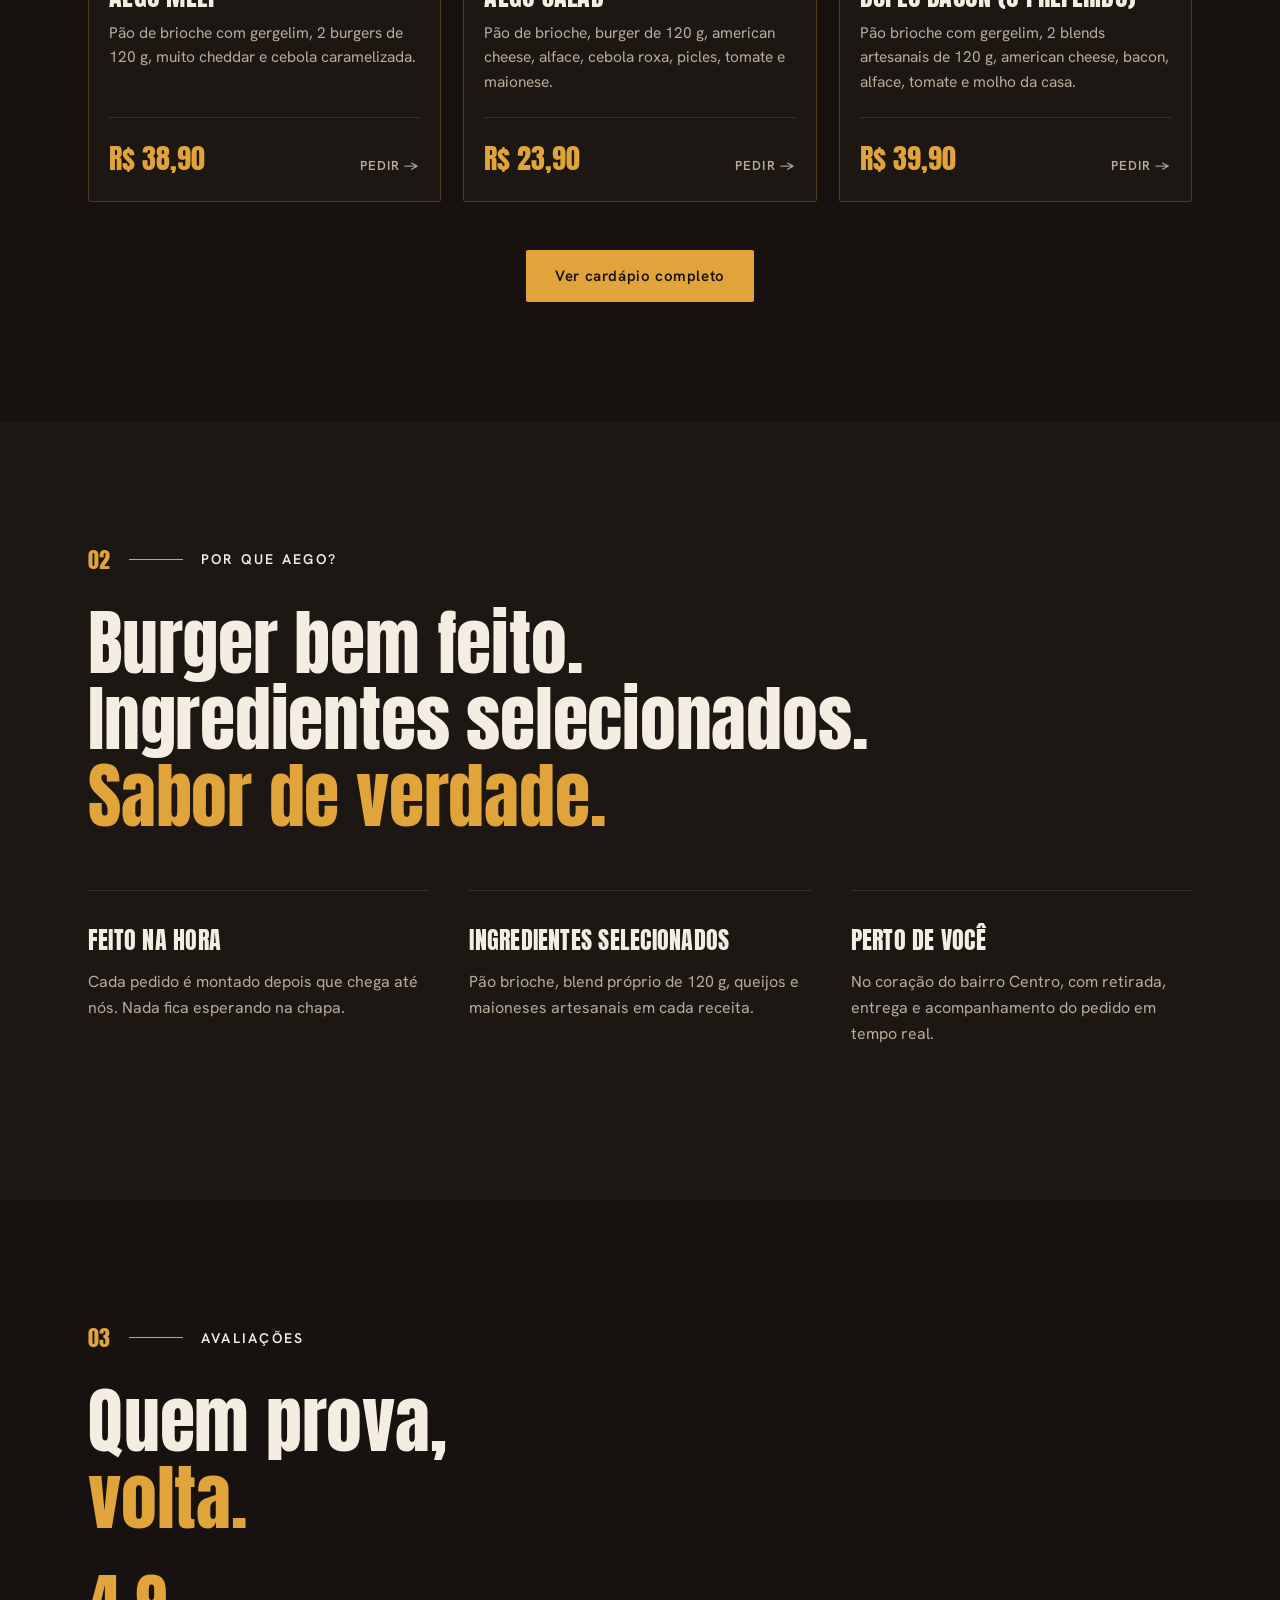
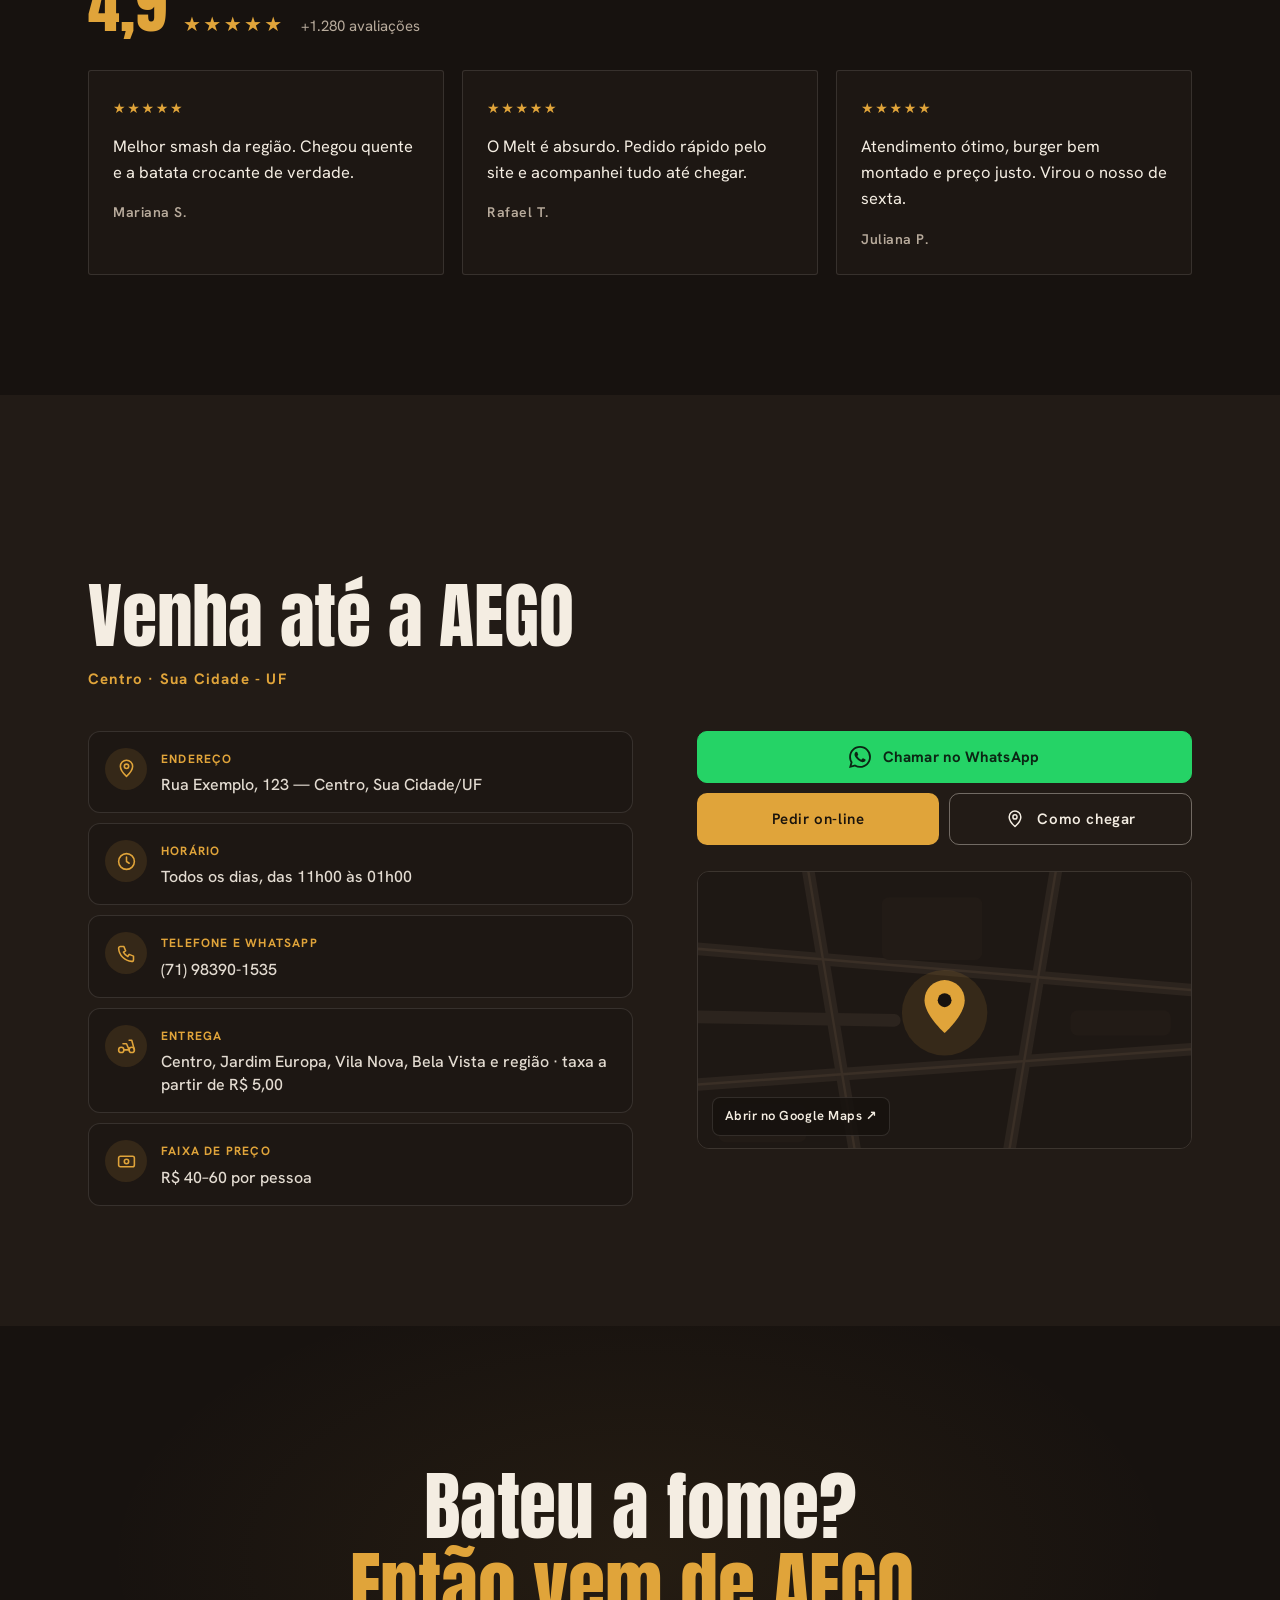
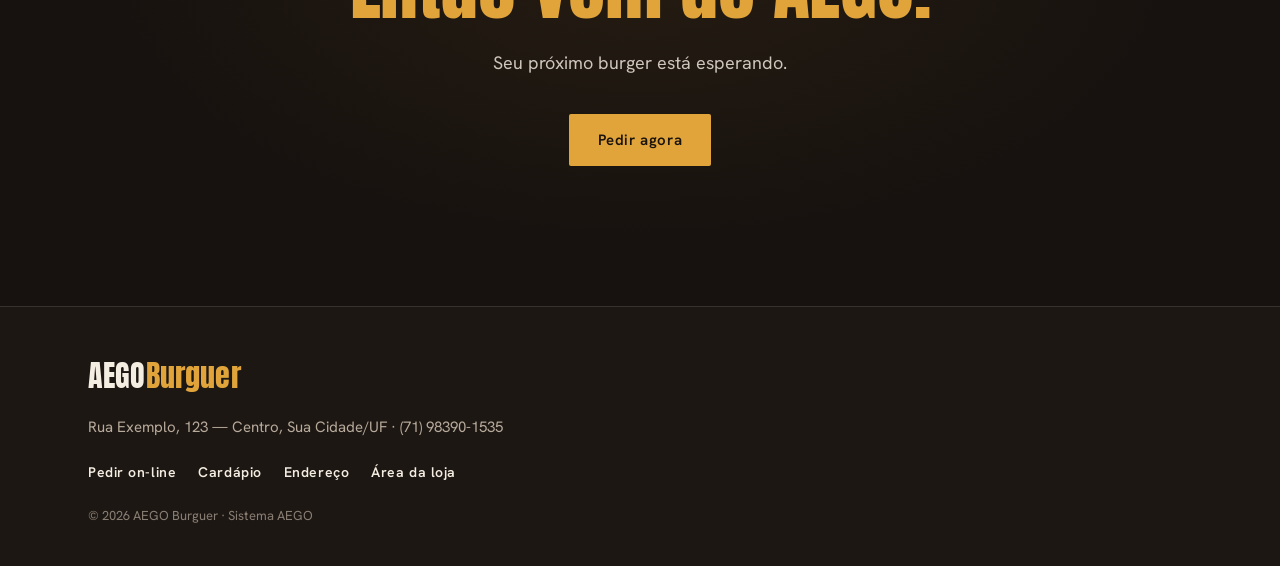
==== commit 547c0dfc: "v4: hero com o burger inteiro, sem vão; cards sem zoom; endereço demo; WhatsApp da AEGO com botão fl" ====
--- a/demo/index.html
+++ b/demo/index.html
@@ -3,8 +3,8 @@
 <head>
 <meta charset="utf-8">
 <meta name="viewport" content="width=device-width, initial-scale=1, viewport-fit=cover">
-<title>AEGO Burguer — Burger artesanal na Vila Mariana</title>
-<meta name="description" content="Hambúrguer artesanal na Vila Mariana, São Paulo. Smash, burgers duplos, porções e combos. Peça on-line para entrega ou retirada.">
+<title>AEGO Burguer — Burger artesanal</title>
+<meta name="description" content="Hambúrguer artesanal. Smash, burgers duplos, porções e combos. Peça on-line para entrega ou retirada.">
 <meta name="theme-color" content="#17120f">
 <meta property="og:title" content="AEGO Burguer — Burger artesanal. Sem complicação.">
 <meta property="og:description" content="Peça on-line para entrega ou retirada.">
@@ -54,7 +54,7 @@
         <a class="btn btn-contorno" href="pedir.html">Pedir agora <svg viewBox="0 0 24 24" aria-hidden="true"><path d="M4 12h15M13 6l6 6-6 6"/></svg></a>
         <a class="link-sub" href="#cardapio">Ver cardápio</a>
       </div>
-      <p class="hero-local entra" style="--i:2"><svg viewBox="0 0 24 24" aria-hidden="true"><path d="M12 21s-7-6.2-7-11.5A7 7 0 0 1 19 9.5C19 14.8 12 21 12 21z"/><circle cx="12" cy="9.5" r="2.5"/></svg><span><span data-loja="bairro">Vila Mariana</span> · São Paulo</span></p>
+      <p class="hero-local entra" style="--i:2"><svg viewBox="0 0 24 24" aria-hidden="true"><path d="M12 21s-7-6.2-7-11.5A7 7 0 0 1 19 9.5C19 14.8 12 21 12 21z"/><circle cx="12" cy="9.5" r="2.5"/></svg><span><span data-loja="bairro">Centro</span> · <span data-loja="cidade">Sua Cidade - UF</span></span></p>
     </div>
   </section>
 
@@ -113,7 +113,7 @@
       <div class="topicos">
         <article class="topico revela"><h3>Feito na hora</h3><p>Cada pedido é montado depois que chega até nós. Nada fica esperando na chapa.</p></article>
         <article class="topico revela"><h3>Ingredientes selecionados</h3><p>Pão brioche, blend próprio de 120 g, queijos e maioneses artesanais em cada receita.</p></article>
-        <article class="topico revela"><h3>Perto de você</h3><p>No coração da <span data-loja="bairro">Vila Mariana</span>, com retirada, entrega e acompanhamento do pedido em tempo real.</p></article>
+        <article class="topico revela"><h3>Perto de você</h3><p>No coração do bairro <span data-loja="bairro">Centro</span>, com retirada, entrega e acompanhamento do pedido em tempo real.</p></article>
       </div>
     </div>
   </section>
@@ -131,20 +131,20 @@
     <div class="sec-c">
       <p class="num revela"><b>04</b><span class="traco"></span>Endereço e entrega</p>
       <h2 class="titulo">Venha até a AEGO</h2>
-      <p class="sub-amb"><span data-loja="bairro">Vila Mariana</span>, São Paulo</p>
+      <p class="sub-amb"><span data-loja="bairro">Centro</span> · <span data-loja="cidade">Sua Cidade - UF</span></p>
       <div class="local-grid">
-        <dl class="linhas revela">
-          <div><dt>Endereço</dt><dd data-loja="endereco">R. Domingos de Morais, 1200 — Vila Mariana, São Paulo/SP</dd></div>
-          <div><dt>Horário</dt><dd id="horario">Todos os dias, das 11h00 à 01h00</dd></div>
-          <div><dt>Telefone</dt><dd><a id="tel" href="tel:+5511940001234" data-loja="telefone">(11) 94000-1234</a></dd></div>
-          <div><dt>Entrega</dt><dd id="entrega">Vila Mariana e região, a partir de R$ 5,00</dd></div>
-          <div><dt>Faixa de preço</dt><dd data-loja="faixaPreco">R$ 40–60 por pessoa</dd></div>
-        </dl>
+        <ul class="info revela">
+          <li><span class="info-ic" aria-hidden="true"><svg viewBox="0 0 24 24"><path d="M12 21s-7-6.2-7-11.5A7 7 0 0 1 19 9.5C19 14.8 12 21 12 21z"/><circle cx="12" cy="9.5" r="2.5"/></svg></span><div><small>Endereço</small><b data-loja="endereco">Rua Exemplo, 123 — Centro, Sua Cidade/UF</b></div></li>
+          <li><span class="info-ic" aria-hidden="true"><svg viewBox="0 0 24 24"><circle cx="12" cy="12" r="9"/><path d="M12 7v5l3 2"/></svg></span><div><small>Horário</small><b id="horario">Todos os dias, das 11h00 às 01h00</b></div></li>
+          <li><span class="info-ic" aria-hidden="true"><svg viewBox="0 0 24 24"><path d="M5 4h4l2 5-2.5 1.5a11 11 0 0 0 5 5L15 13l5 2v4a2 2 0 0 1-2 2A16 16 0 0 1 3 6a2 2 0 0 1 2-2"/></svg></span><div><small>Telefone e WhatsApp</small><b><a id="tel" href="tel:+5571983901535" data-loja="telefone">(71) 98390-1535</a></b></div></li>
+          <li><span class="info-ic" aria-hidden="true"><svg viewBox="0 0 24 24"><circle cx="6" cy="17" r="3"/><circle cx="18" cy="17" r="3"/><path d="M9 17h6l-3-7H8M15 6h3l3 11"/></svg></span><div><small>Entrega</small><b id="entrega">Centro e região</b></div></li>
+          <li><span class="info-ic" aria-hidden="true"><svg viewBox="0 0 24 24"><rect x="3" y="6" width="18" height="12" rx="2"/><circle cx="12" cy="12" r="2.5"/></svg></span><div><small>Faixa de preço</small><b data-loja="faixaPreco">R$ 40–60 por pessoa</b></div></li>
+        </ul>
         <div>
           <div class="acoes-local revela">
+            <a class="btn btn-zap" id="zap" href="https://wa.me/5571983901535" target="_blank" rel="noopener"><svg class="zap-ic" viewBox="0 0 24 24" aria-hidden="true"><path d="M17.472 14.382c-.297-.149-1.758-.867-2.03-.967-.273-.099-.471-.148-.67.15-.197.297-.767.966-.94 1.164-.173.199-.347.223-.644.075-.297-.15-1.255-.463-2.39-1.475-.883-.788-1.48-1.761-1.653-2.059-.173-.297-.018-.458.13-.606.134-.133.298-.347.446-.52.149-.174.198-.298.298-.497.099-.198.05-.371-.025-.52-.075-.149-.669-1.612-.916-2.207-.242-.579-.487-.5-.669-.51-.173-.008-.371-.01-.57-.01-.198 0-.52.074-.792.372-.272.297-1.04 1.016-1.04 2.479 0 1.462 1.065 2.875 1.213 3.074.149.198 2.096 3.2 5.077 4.487.709.306 1.262.489 1.694.625.712.227 1.36.195 1.871.118.571-.085 1.758-.719 2.006-1.413.248-.694.248-1.289.173-1.413-.074-.124-.272-.198-.57-.347m-5.421 7.403h-.004a9.87 9.87 0 01-5.031-1.378l-.361-.214-3.741.982.998-3.648-.235-.374a9.86 9.86 0 01-1.51-5.26c.001-5.45 4.436-9.884 9.888-9.884 2.64 0 5.122 1.03 6.988 2.898a9.825 9.825 0 012.893 6.994c-.003 5.45-4.437 9.884-9.885 9.884m8.413-18.297A11.815 11.815 0 0012.05 0C5.495 0 .16 5.335.157 11.892c0 2.096.547 4.142 1.588 5.945L.057 24l6.305-1.654a11.882 11.882 0 005.683 1.448h.005c6.554 0 11.89-5.335 11.893-11.893a11.821 11.821 0 00-3.48-8.413Z"/></svg>Chamar no WhatsApp</a>
             <a class="btn btn-cheio" href="pedir.html">Pedir on-line</a>
-            <a class="btn btn-borda" id="comoChegar" href="#" target="_blank" rel="noopener">Como chegar</a>
-            <a class="btn btn-borda btn-zap" id="zap" href="#" target="_blank" rel="noopener"><svg viewBox="0 0 24 24" aria-hidden="true"><path d="M4.5 19.5l1.2-3.8A8 8 0 1 1 8.6 18.6z"/><path d="M9.2 8.6c.2 2.9 2.4 5.6 5.6 6.3l1-1.3-1.8-.9-.8.8c-1-.4-1.9-1.3-2.4-2.3l.8-.8-.8-1.8z"/></svg>WhatsApp</a>
+            <a class="btn btn-borda" id="comoChegar" href="#" target="_blank" rel="noopener"><svg viewBox="0 0 24 24" aria-hidden="true"><path d="M12 21s-7-6.2-7-11.5A7 7 0 0 1 19 9.5C19 14.8 12 21 12 21z"/><circle cx="12" cy="9.5" r="2.5"/></svg>Como chegar</a>
           </div>
           <a class="mapa revela" id="mapa" href="#" target="_blank" rel="noopener" aria-label="Abrir no mapa">
             <svg viewBox="0 0 400 220" preserveAspectRatio="xMidYMid slice" aria-hidden="true">
@@ -176,12 +176,14 @@
 <footer class="rodape">
   <div class="sec-c">
     <span class="wm"><b>AEGO</b><i>Burguer</i></span>
-    <p class="rod-end"><span data-loja="endereco">R. Domingos de Morais, 1200 — Vila Mariana, São Paulo/SP</span> · <span data-loja="telefone">(11) 94000-1234</span></p>
+    <p class="rod-end"><span data-loja="endereco">Rua Exemplo, 123 — Centro, Sua Cidade/UF</span> · <span data-loja="telefone" style="white-space:nowrap">(71) 98390-1535</span></p>
     <nav class="rod-links"><a href="pedir.html">Pedir on-line</a><a href="#cardapio">Cardápio</a><a href="#local">Endereço</a><a href="painel.html">Área da loja</a></nav>
     <p class="rod-c">© <span id="ano">2026</span> AEGO Burguer · Sistema AEGO</p>
   </div>
 </footer>
 
+<a class="zap-fab" id="zapFab" href="https://wa.me/5571983901535" target="_blank" rel="noopener" aria-label="Chamar no WhatsApp"><svg class="zap-ic" viewBox="0 0 24 24" aria-hidden="true"><path d="M17.472 14.382c-.297-.149-1.758-.867-2.03-.967-.273-.099-.471-.148-.67.15-.197.297-.767.966-.94 1.164-.173.199-.347.223-.644.075-.297-.15-1.255-.463-2.39-1.475-.883-.788-1.48-1.761-1.653-2.059-.173-.297-.018-.458.13-.606.134-.133.298-.347.446-.52.149-.174.198-.298.298-.497.099-.198.05-.371-.025-.52-.075-.149-.669-1.612-.916-2.207-.242-.579-.487-.5-.669-.51-.173-.008-.371-.01-.57-.01-.198 0-.52.074-.792.372-.272.297-1.04 1.016-1.04 2.479 0 1.462 1.065 2.875 1.213 3.074.149.198 2.096 3.2 5.077 4.487.709.306 1.262.489 1.694.625.712.227 1.36.195 1.871.118.571-.085 1.758-.719 2.006-1.413.248-.694.248-1.289.173-1.413-.074-.124-.272-.198-.57-.347m-5.421 7.403h-.004a9.87 9.87 0 01-5.031-1.378l-.361-.214-3.741.982.998-3.648-.235-.374a9.86 9.86 0 01-1.51-5.26c.001-5.45 4.436-9.884 9.888-9.884 2.64 0 5.122 1.03 6.988 2.898a9.825 9.825 0 012.893 6.994c-.003 5.45-4.437 9.884-9.885 9.884m8.413-18.297A11.815 11.815 0 0012.05 0C5.495 0 .16 5.335.157 11.892c0 2.096.547 4.142 1.588 5.945L.057 24l6.305-1.654a11.882 11.882 0 005.683 1.448h.005c6.554 0 11.89-5.335 11.893-11.893a11.821 11.821 0 00-3.48-8.413Z"/></svg></a>
+
 <script src="db.js"></script>
 <script src="site.js"></script>
 </body>
--- a/demo/site.css
+++ b/demo/site.css
@@ -137,7 +137,7 @@
 /* local */
 .sec-local { background: var(--bg3); }
 .sub-amb { margin: 12px 0 0; color: var(--amb); font-weight: 700; letter-spacing: .08em; font-size: 15px; }
-.local-grid { display: grid; gap: 40px; margin-top: 40px; }
+.local-grid { display: grid; gap: 24px; margin-top: 40px; }
 @media (min-width: 960px) { .local-grid { grid-template-columns: 1.1fr 1fr; gap: 64px; align-items: start; } }
 .linhas { margin: 0; }
 .linhas > div { display: grid; grid-template-columns: 128px 1fr; gap: 16px; padding: 20px 0; border-top: 1px solid var(--linha); }
@@ -182,3 +182,43 @@
 @media (max-width: 380px) { .topo-marca .wm { font-size: 25px; } .btn-topo { padding: 0 16px; font-size: 14px; } .linhas > div { grid-template-columns: 1fr; gap: 4px; } }
 
 @media (prefers-reduced-motion: reduce) { .js .revela { opacity: 1; transform: none; } .entra, .hero-t .ln-i, .hero-flut, .hero-flut img { animation: none; } }
+
+/* ============ v4 (17/11): hero com o burger inteiro, sem vão; cards sem zoom; contato e WhatsApp ============ */
+.card-foto { aspect-ratio: 1 / 1; }
+.card-foto img { object-position: 50% 50%; }
+
+@media (max-width: 899px) {
+  .hero { min-height: 0; display: block; }
+  .hero-fundo { inset: 0 0 auto 0; height: calc(64px + env(safe-area-inset-top, 0px) + 96vw); }
+  .hero-flut { top: calc(60px + env(safe-area-inset-top, 0px)); left: 5%; width: 90%; aspect-ratio: 816 / 768; }
+  .hero-flut::after { display: none; }
+  .hero-flut img { object-fit: contain; -webkit-mask-image: radial-gradient(ellipse 62% 60% at 50% 46%, #000 64%, transparent 100%); mask-image: radial-gradient(ellipse 62% 60% at 50% 46%, #000 64%, transparent 100%); }
+  .hero-veu { background: linear-gradient(180deg, rgba(15, 11, 9, .35) 0, rgba(15, 11, 9, 0) calc(64px + 18vw), rgba(15, 11, 9, .2) calc(64px + 52vw), rgba(23, 18, 15, .82) calc(64px + 78vw), var(--bg) calc(64px + 92vw)); }
+  .hero-c { padding-top: calc(64px + env(safe-area-inset-top, 0px) + 68vw); padding-bottom: 56px; }
+  .hero-local { margin-top: 26px; }
+}
+
+/* contato */
+.info { list-style: none; margin: 0; padding: 0; display: grid; gap: 10px; }
+.info li { display: flex; align-items: flex-start; gap: 14px; padding: 16px; background: var(--bg2); border: 1px solid var(--linha); border-radius: 12px; }
+.info-ic { flex: 0 0 auto; width: 42px; height: 42px; border-radius: 50%; display: grid; place-items: center; background: rgba(224, 164, 58, .12); color: var(--amb); }
+.info-ic svg { width: 21px; height: 21px; fill: none; stroke: currentColor; stroke-width: 1.8; stroke-linecap: round; stroke-linejoin: round; }
+.info small { display: block; font-size: 12px; letter-spacing: .1em; text-transform: uppercase; font-weight: 700; color: var(--amb); margin: 2px 0 4px; }
+.info b { display: block; font-weight: 500; color: rgba(244, 237, 226, .92); line-height: 1.45; overflow-wrap: anywhere; }
+.info a { color: inherit; text-decoration: none; }
+.acoes-local { display: grid; grid-template-columns: 1fr 1fr; gap: 10px; }
+.acoes-local .btn { border-radius: 10px; padding: 0 16px; }
+.acoes-local .btn-zap { grid-column: 1 / -1; }
+.btn-zap { background: #25d366; color: #0b2614; border-color: #25d366; font-weight: 700; letter-spacing: .02em; }
+.btn-zap:hover { background: #2fe072; border-color: #2fe072; }
+.btn .zap-ic, .zap-ic { width: 22px; height: 22px; fill: currentColor; stroke: none; }
+.btn:hover .zap-ic { transform: none; }
+.mapa { border-radius: 12px; }
+.mapa-t { border-radius: 8px; }
+
+/* WhatsApp flutuante */
+.zap-fab { position: fixed; right: 16px; bottom: calc(16px + env(safe-area-inset-bottom, 0px)); z-index: 60; width: 58px; height: 58px; border-radius: 50%; display: grid; place-items: center; background: #25d366; color: #fff; box-shadow: 0 8px 22px rgba(0, 0, 0, .35); opacity: 0; transform: translateY(18px) scale(.85); pointer-events: none; transition: opacity .3s var(--ease), transform .35s var(--ease); }
+.zap-fab .zap-ic { width: 30px; height: 30px; }
+.zap-fab.on { opacity: 1; transform: none; pointer-events: auto; }
+.zap-fab:active { transform: scale(.94); }
+@media (prefers-reduced-motion: reduce) { .zap-fab { transition: none; } }
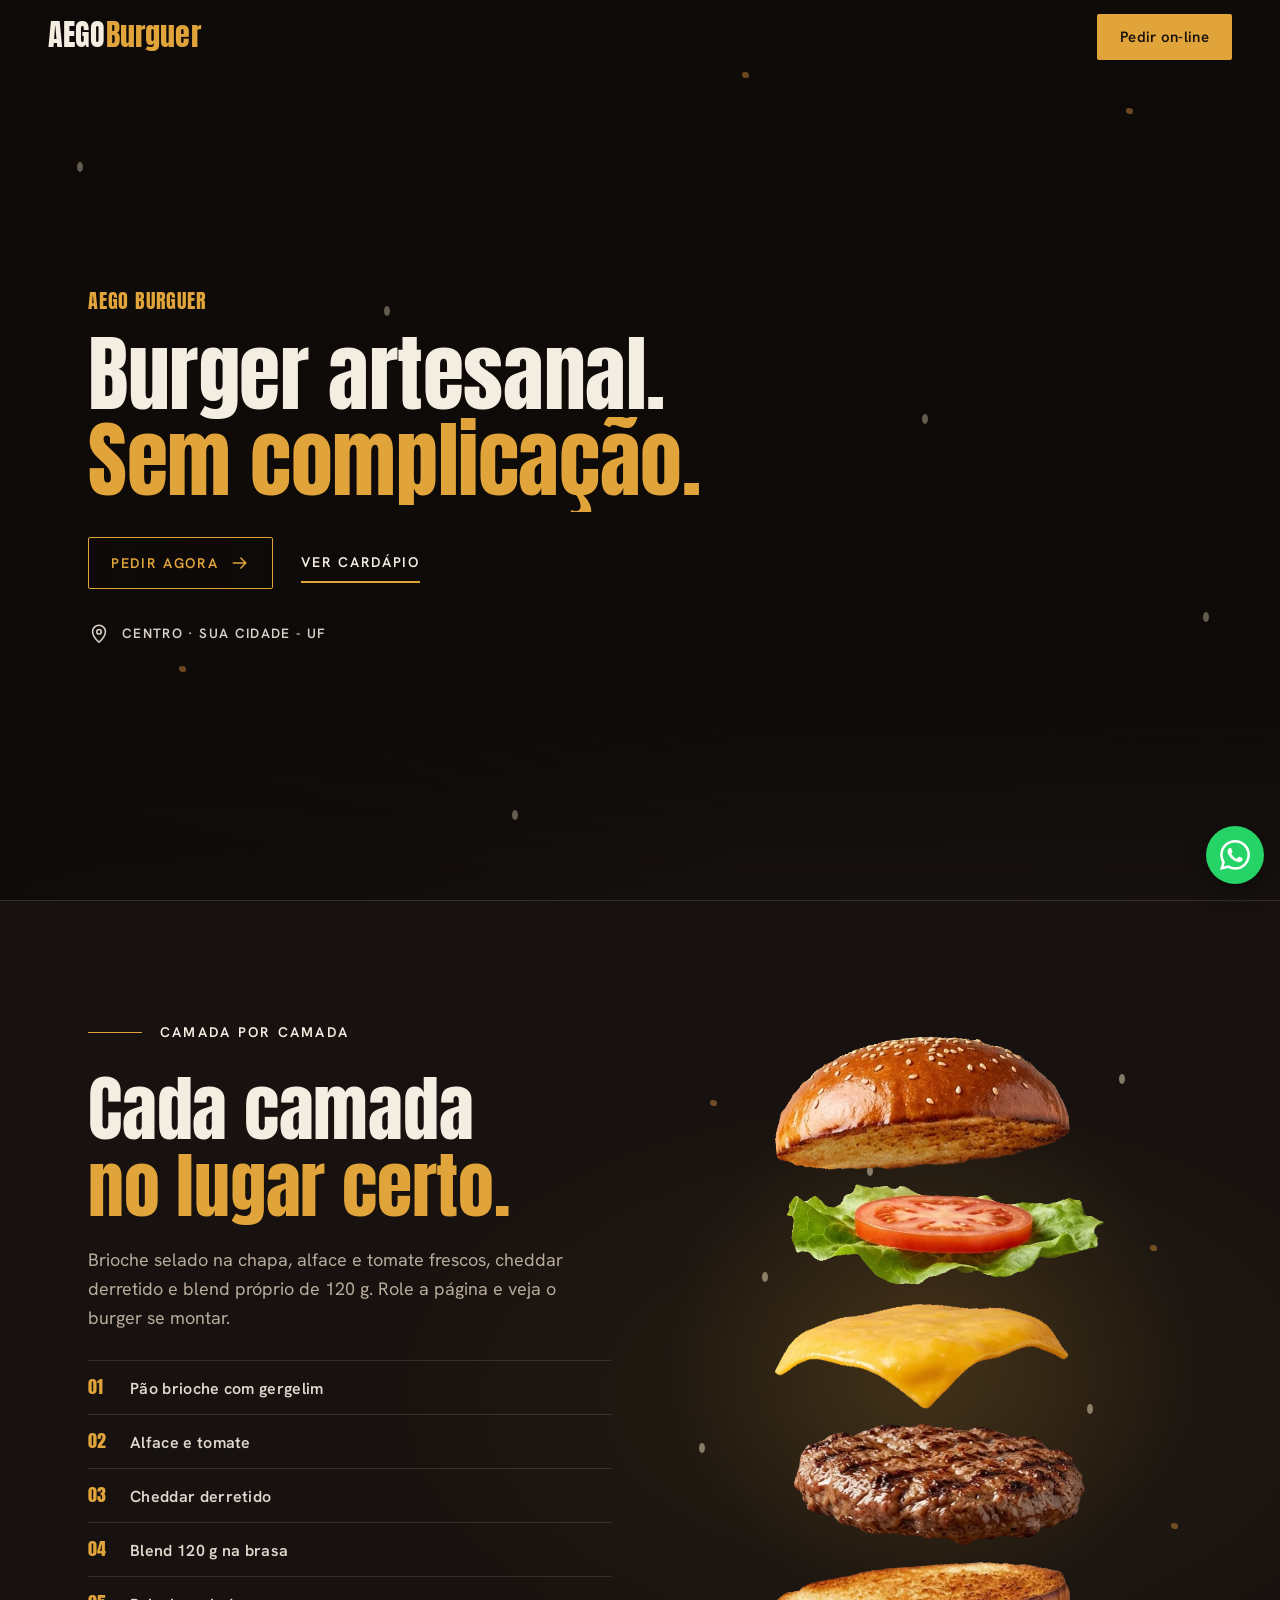
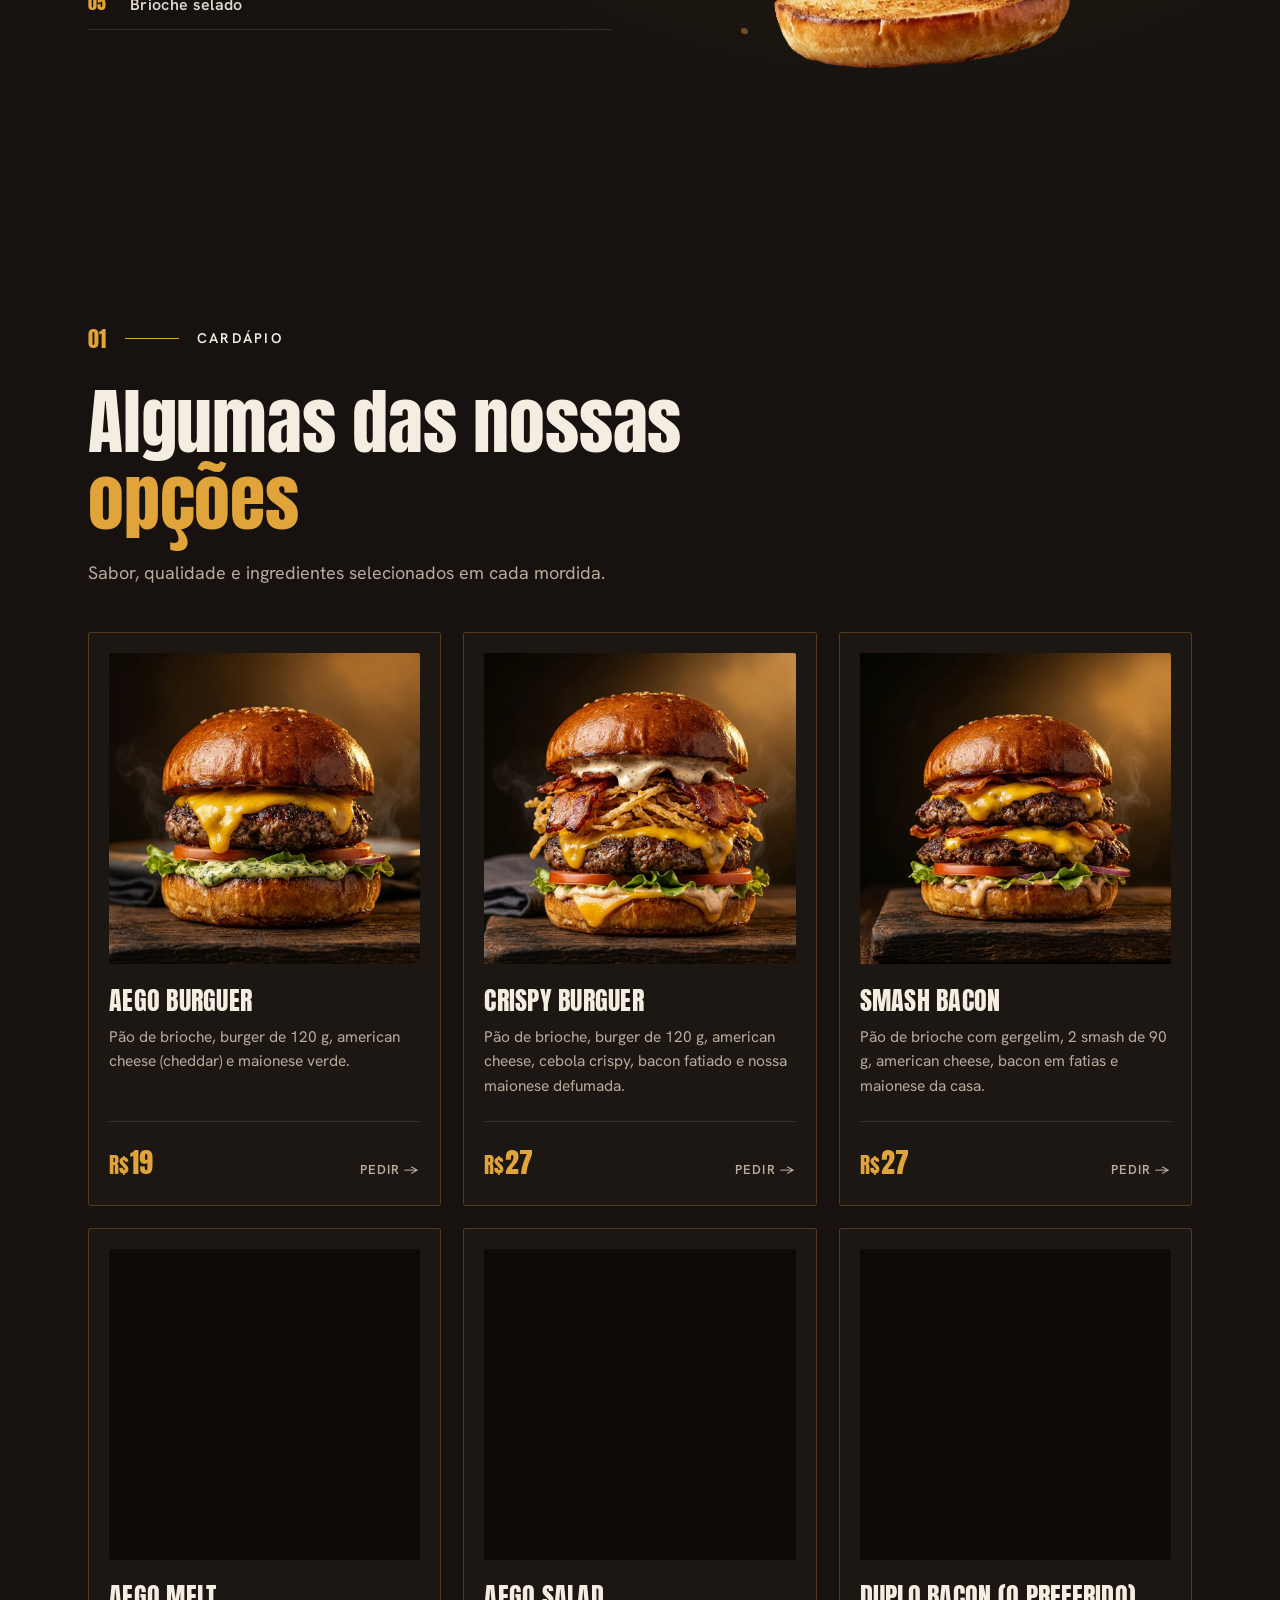
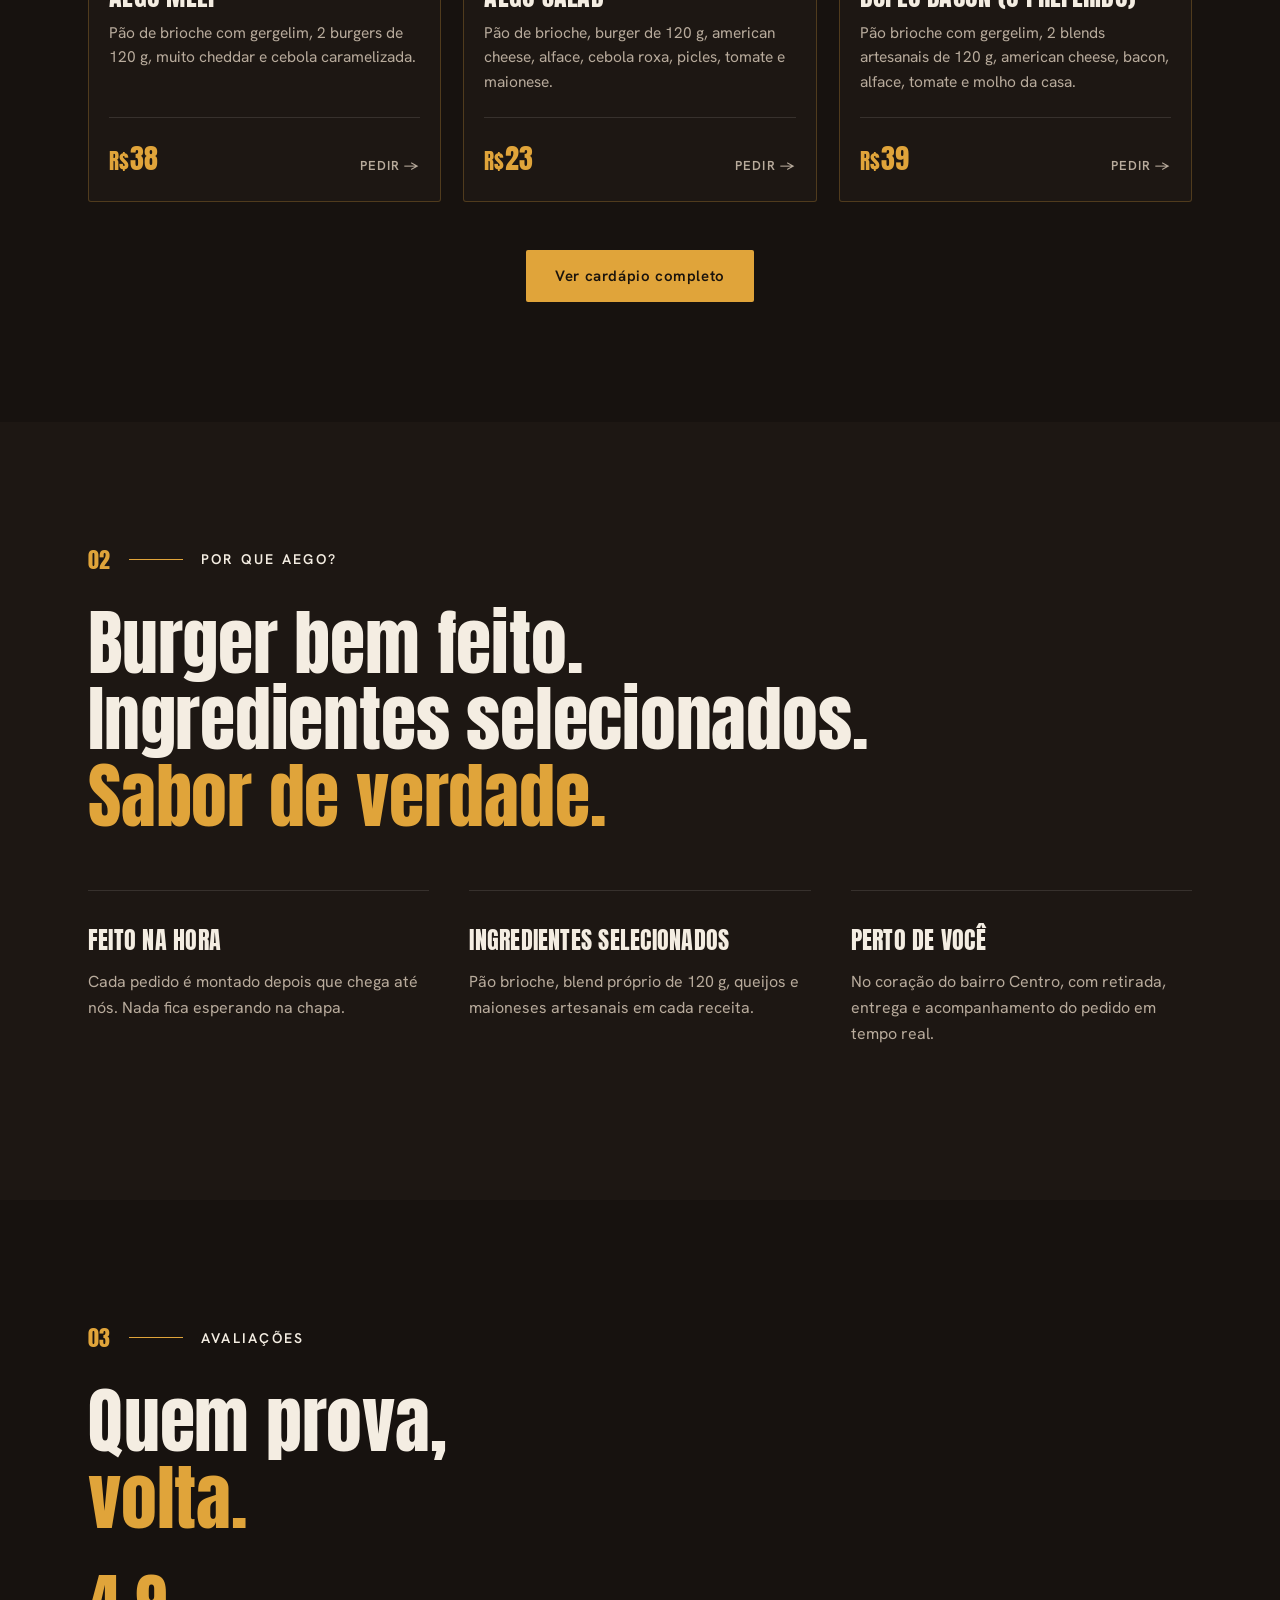
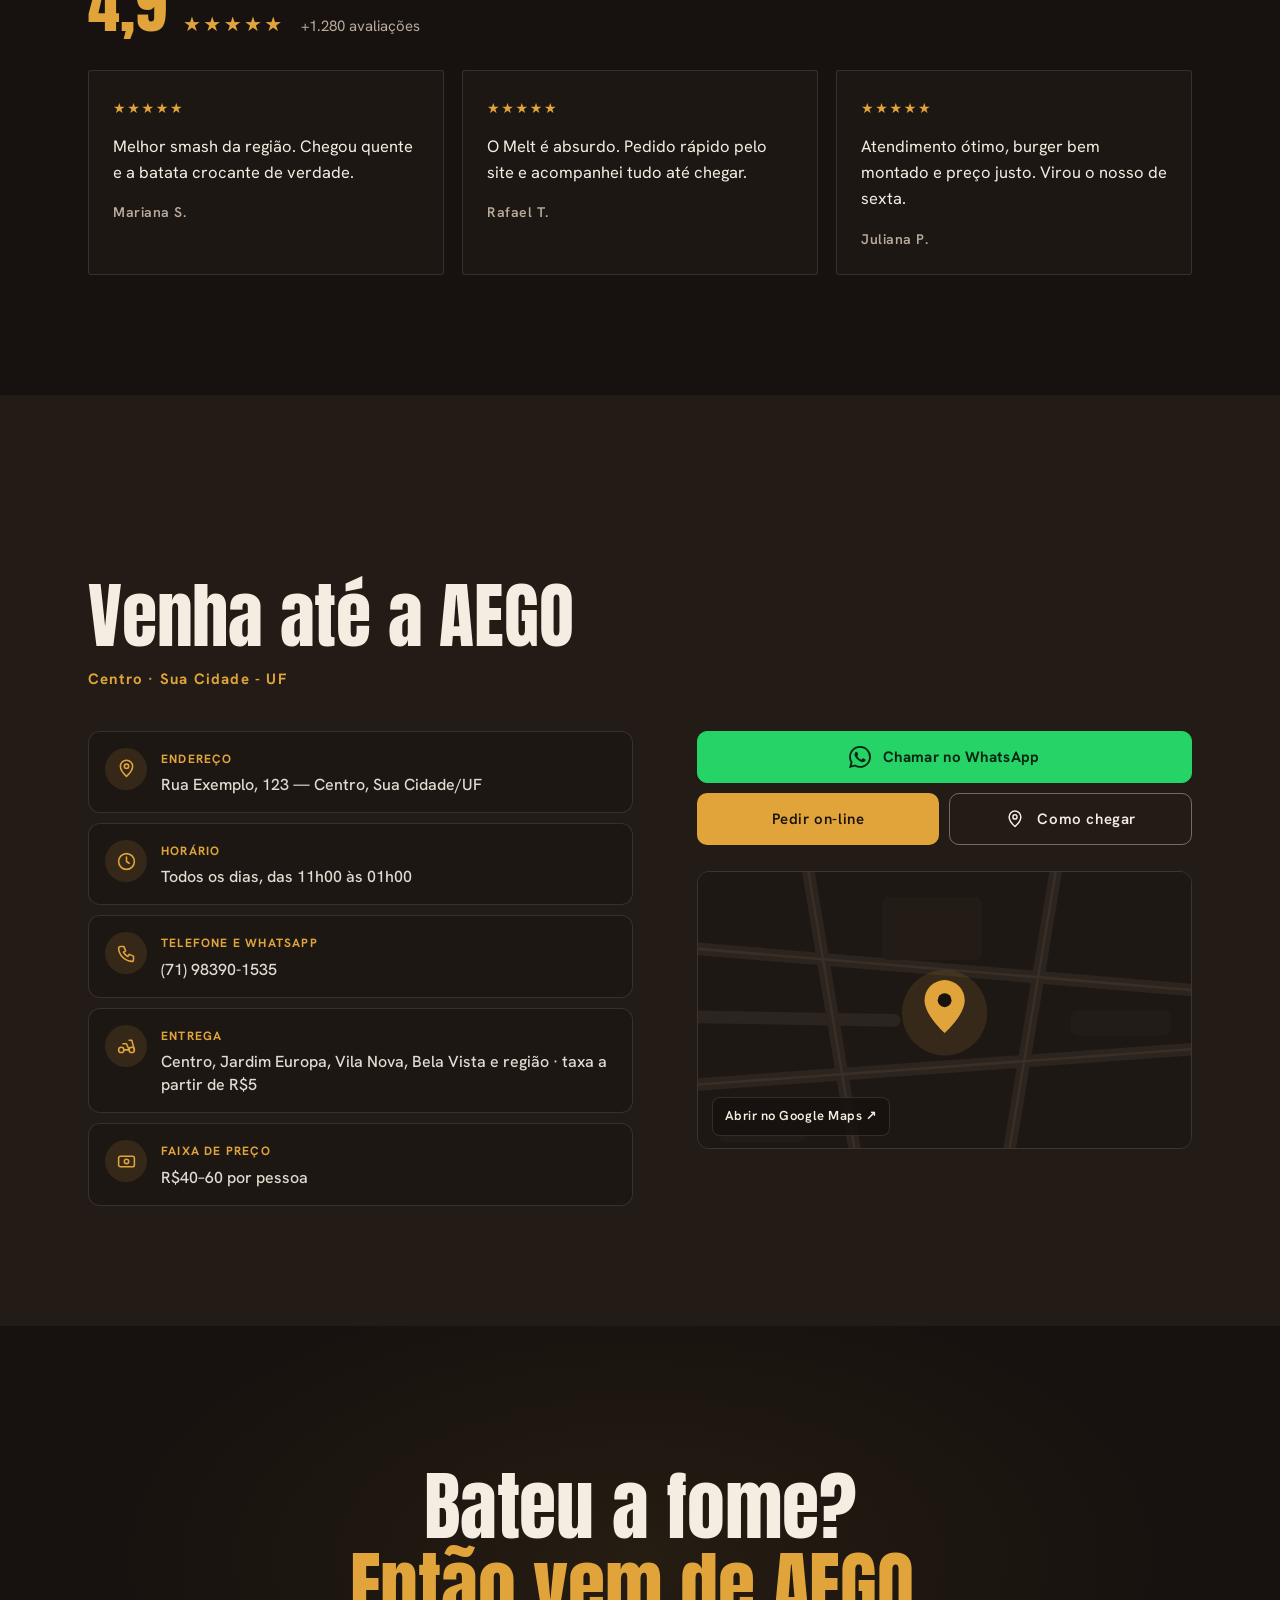
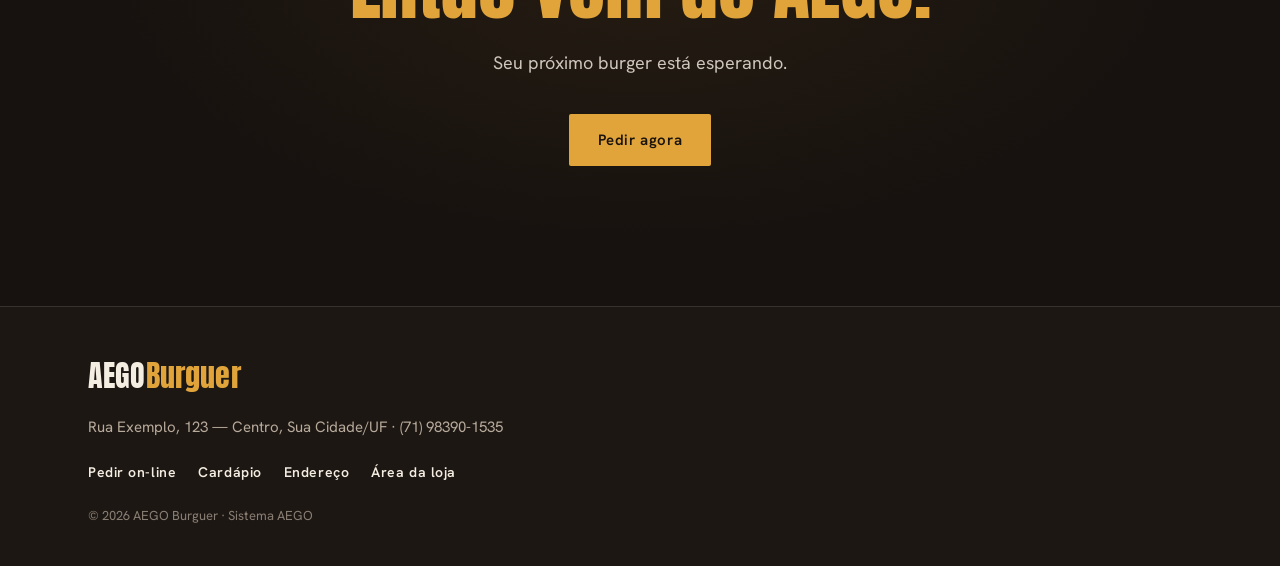
==== commit 75500a00: "v6: burger inteiro no topo (site, entrada e cardápio) em celular, tablet e PC; preços R$19 sem centa" ====
--- a/demo/index.html
+++ b/demo/index.html
@@ -32,7 +32,7 @@
       <div class="hero-flut">
         <picture>
           <source media="(min-width: 760px)" srcset="img/hero-aego.webp" width="1600" height="893">
-          <img src="img/hero-aego-m.webp" alt="" width="1024" height="1024" fetchpriority="high" decoding="async">
+          <img src="img/hero-aego-m.webp" alt="" width="1100" height="768" fetchpriority="high" decoding="async">
         </picture>
       </div>
     </div>
@@ -138,7 +138,7 @@
           <li><span class="info-ic" aria-hidden="true"><svg viewBox="0 0 24 24"><circle cx="12" cy="12" r="9"/><path d="M12 7v5l3 2"/></svg></span><div><small>Horário</small><b id="horario">Todos os dias, das 11h00 às 01h00</b></div></li>
           <li><span class="info-ic" aria-hidden="true"><svg viewBox="0 0 24 24"><path d="M5 4h4l2 5-2.5 1.5a11 11 0 0 0 5 5L15 13l5 2v4a2 2 0 0 1-2 2A16 16 0 0 1 3 6a2 2 0 0 1 2-2"/></svg></span><div><small>Telefone e WhatsApp</small><b><a id="tel" href="tel:+5571983901535" data-loja="telefone">(71) 98390-1535</a></b></div></li>
           <li><span class="info-ic" aria-hidden="true"><svg viewBox="0 0 24 24"><circle cx="6" cy="17" r="3"/><circle cx="18" cy="17" r="3"/><path d="M9 17h6l-3-7H8M15 6h3l3 11"/></svg></span><div><small>Entrega</small><b id="entrega">Centro e região</b></div></li>
-          <li><span class="info-ic" aria-hidden="true"><svg viewBox="0 0 24 24"><rect x="3" y="6" width="18" height="12" rx="2"/><circle cx="12" cy="12" r="2.5"/></svg></span><div><small>Faixa de preço</small><b data-loja="faixaPreco">R$ 40–60 por pessoa</b></div></li>
+          <li><span class="info-ic" aria-hidden="true"><svg viewBox="0 0 24 24"><rect x="3" y="6" width="18" height="12" rx="2"/><circle cx="12" cy="12" r="2.5"/></svg></span><div><small>Faixa de preço</small><b data-loja="faixaPreco">R$40–60 por pessoa</b></div></li>
         </ul>
         <div>
           <div class="acoes-local revela">
--- a/demo/site.css
+++ b/demo/site.css
@@ -111,7 +111,7 @@
 /* por que */
 .sec-porque { background: var(--bg2); }
 .topicos { margin-top: 56px; display: grid; }
-@media (min-width: 760px) {
+@media (min-width: 900px) {
   .hero-flut { inset: -5% -4%; top: -5%; left: -4%; width: auto; aspect-ratio: auto; }
   .hero-flut::after { display: none; }
   .hero-flut img { object-position: 70% 40%; }
@@ -189,12 +189,12 @@
 
 @media (max-width: 899px) {
   .hero { min-height: 0; display: block; }
-  .hero-fundo { inset: 0 0 auto 0; height: calc(64px + env(safe-area-inset-top, 0px) + 96vw); }
-  .hero-flut { top: calc(60px + env(safe-area-inset-top, 0px)); left: 5%; width: 90%; aspect-ratio: 816 / 768; }
+  .hero-fundo { inset: 0 0 auto 0; height: calc(64px + env(safe-area-inset-top, 0px) + 74vw); }
+  .hero-flut { top: calc(58px + env(safe-area-inset-top, 0px)); left: 0; width: 100%; aspect-ratio: 1100 / 768; }
   .hero-flut::after { display: none; }
-  .hero-flut img { object-fit: contain; -webkit-mask-image: radial-gradient(ellipse 62% 60% at 50% 46%, #000 64%, transparent 100%); mask-image: radial-gradient(ellipse 62% 60% at 50% 46%, #000 64%, transparent 100%); }
-  .hero-veu { background: linear-gradient(180deg, rgba(15, 11, 9, .35) 0, rgba(15, 11, 9, 0) calc(64px + 18vw), rgba(15, 11, 9, .2) calc(64px + 52vw), rgba(23, 18, 15, .82) calc(64px + 78vw), var(--bg) calc(64px + 92vw)); }
-  .hero-c { padding-top: calc(64px + env(safe-area-inset-top, 0px) + 68vw); padding-bottom: 56px; }
+  .hero-flut img { object-fit: cover; -webkit-mask-image: linear-gradient(180deg, #000 0, #000 70%, transparent 100%); mask-image: linear-gradient(180deg, #000 0, #000 70%, transparent 100%); }
+  .hero-veu { background: linear-gradient(180deg, rgba(15, 11, 9, .35) 0, rgba(15, 11, 9, 0) calc(64px + 18vw), rgba(15, 11, 9, .15) calc(58px + 40vw), rgba(23, 18, 15, .8) calc(58px + 62vw), var(--bg) calc(58px + 72vw)); }
+  .hero-c { padding-top: calc(58px + env(safe-area-inset-top, 0px) + 58vw); padding-bottom: 56px; }
   .hero-local { margin-top: 26px; }
 }
 
@@ -222,3 +222,26 @@
 .zap-fab.on { opacity: 1; transform: none; pointer-events: auto; }
 .zap-fab:active { transform: scale(.94); }
 @media (prefers-reduced-motion: reduce) { .zap-fab { transition: none; } }
+.card-preco .pm small { font-size: .6em; vertical-align: .4em; }
+
+/* ============ v6 (17/11): burger do hero inteiro (sem corte em cima), em qualquer tela; preço "R$19" ============ */
+.pm .rs { font-size: .74em; margin-right: 1px; }
+@keyframes antigravS { 0%, 100% { transform: translate3d(0, 5px, 0); } 50% { transform: translate3d(0, -7px, 0); } }
+@media (max-width: 899px) {
+  /* foto começa abaixo do topo fixo (logo + botão = 74px) e não cresce na animação */
+  .hero-fundo { height: calc(80px + env(safe-area-inset-top, 0px) + 74vw); }
+  .hero-flut { top: calc(80px + env(safe-area-inset-top, 0px)); animation-name: antigravS; }
+  .hero-flut img { -webkit-mask-image: linear-gradient(180deg, transparent 0, #000 5%, #000 70%, transparent 100%); mask-image: linear-gradient(180deg, transparent 0, #000 5%, #000 70%, transparent 100%); }
+  .hero-veu { background: linear-gradient(180deg, rgba(15, 11, 9, .25) 0, rgba(15, 11, 9, 0) 80px, rgba(15, 11, 9, .15) calc(80px + 40vw), rgba(23, 18, 15, .8) calc(80px + 62vw), var(--bg) calc(80px + 72vw)); }
+  .hero-c { padding-top: calc(80px + env(safe-area-inset-top, 0px) + 58vw); }
+}
+@media (min-width: 900px) {
+  /* foto inteira (contain), presa embaixo à direita, sempre abaixo do topo fixo: nada do burger fica cortado */
+  .hero-flut { --hw: min(70vw, calc((100vh - 110px) * 1.7917)); inset: auto 0 auto auto; left: auto; top: calc(50% - var(--hw) * .2791 + 34px); width: var(--hw); height: auto; aspect-ratio: 1600 / 893; animation-name: antigravS; }
+  .hero-flut img { object-fit: contain; object-position: 100% 100%;
+    -webkit-mask-image: linear-gradient(180deg, transparent 0, #000 6%, #000 86%, transparent 100%), linear-gradient(90deg, transparent 0, #000 28%);
+    -webkit-mask-composite: source-in;
+    mask-image: linear-gradient(180deg, transparent 0, #000 6%, #000 86%, transparent 100%), linear-gradient(90deg, transparent 0, #000 28%);
+    mask-composite: intersect; }
+  .hero-veu { background: linear-gradient(90deg, rgba(15, 11, 9, .9) 0%, rgba(15, 11, 9, .6) 32%, rgba(15, 11, 9, .08) 58%, rgba(15, 11, 9, 0) 100%), linear-gradient(180deg, rgba(15, 11, 9, 0) 0%, rgba(15, 11, 9, 0) 78%, var(--bg) 100%); }
+}
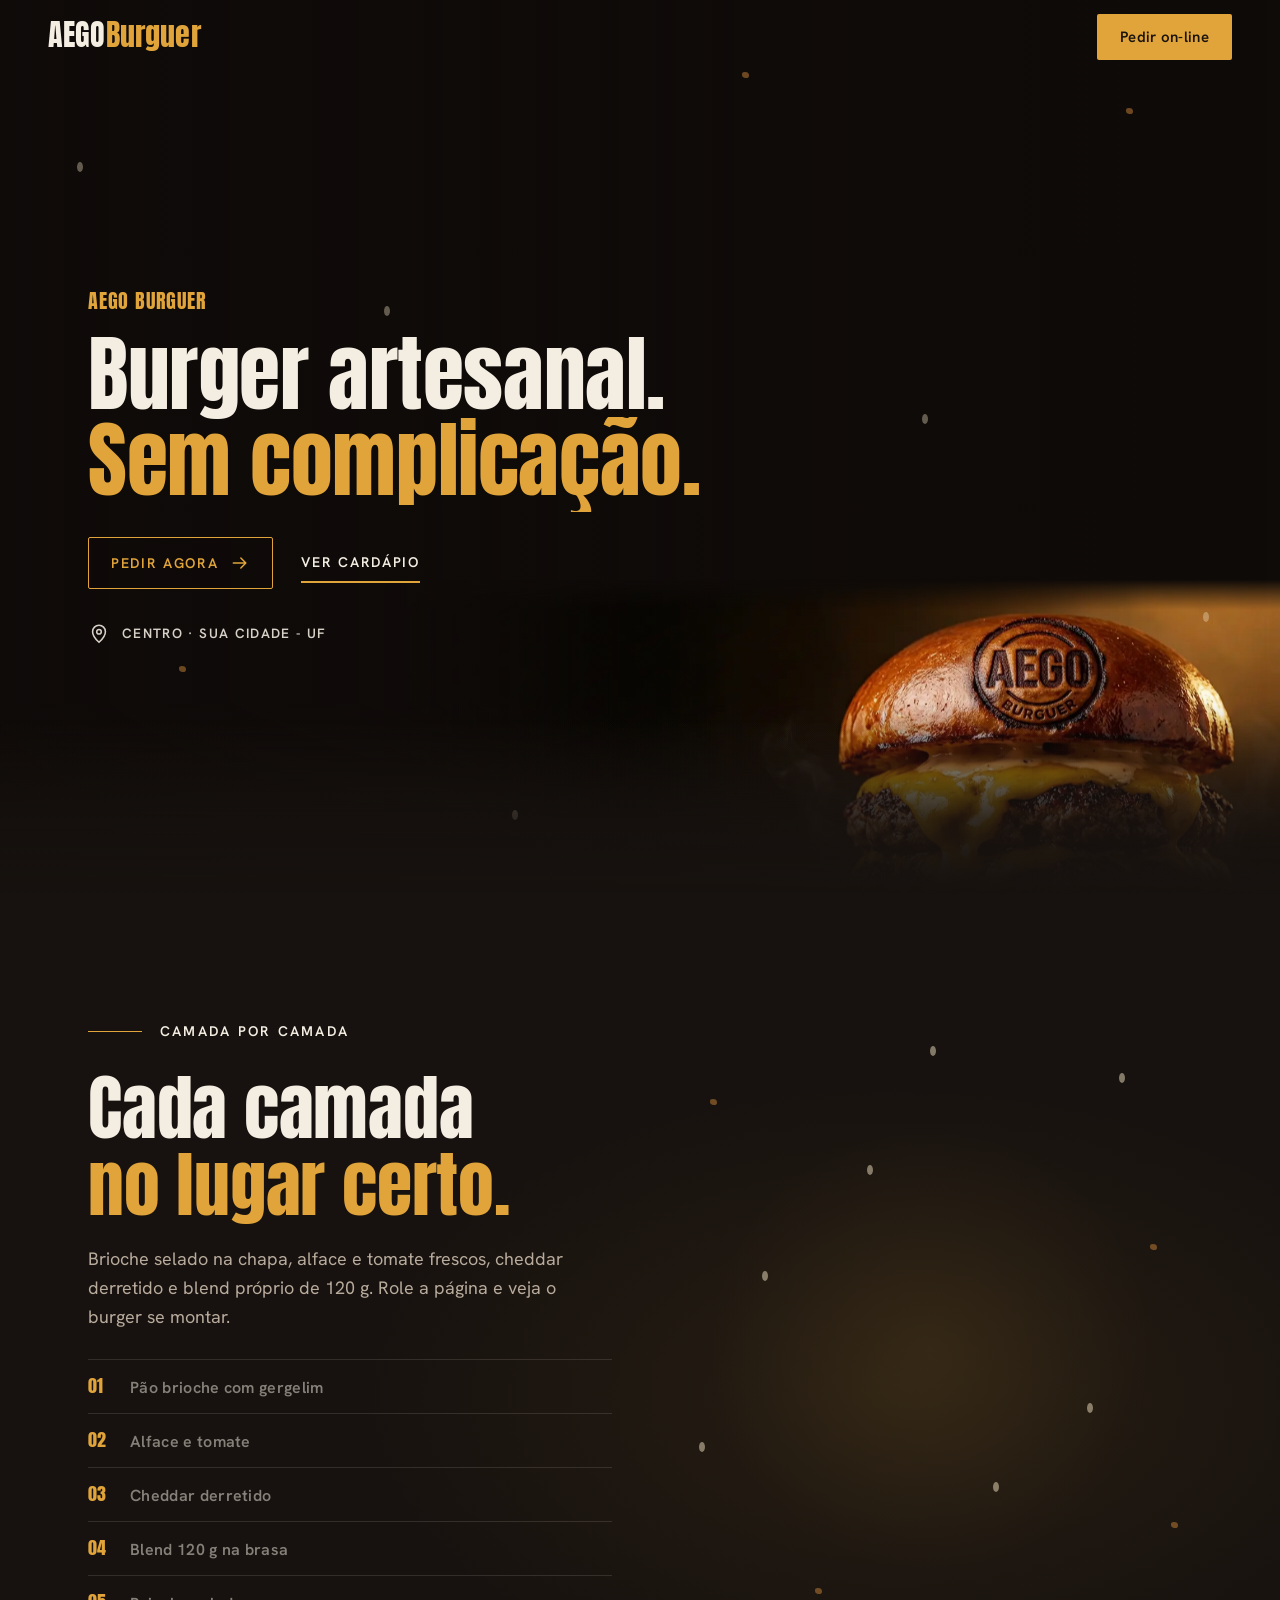
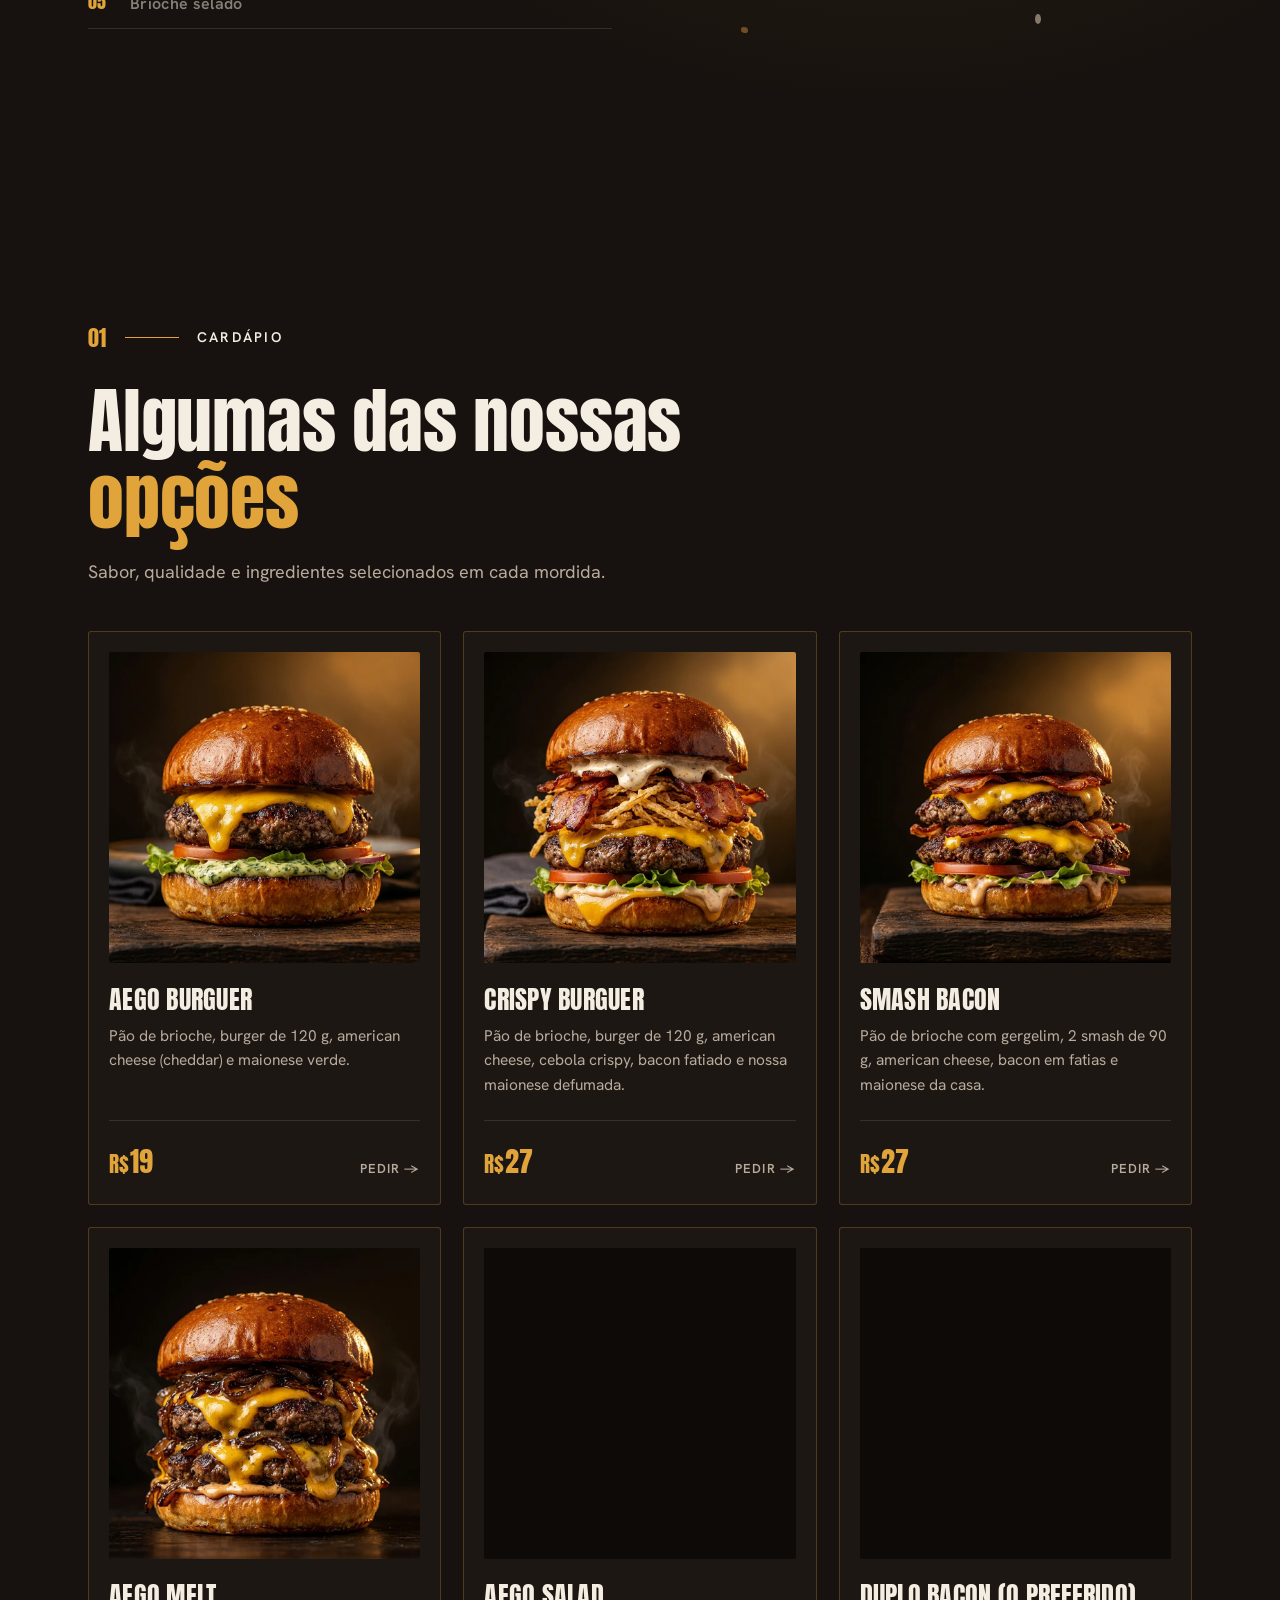
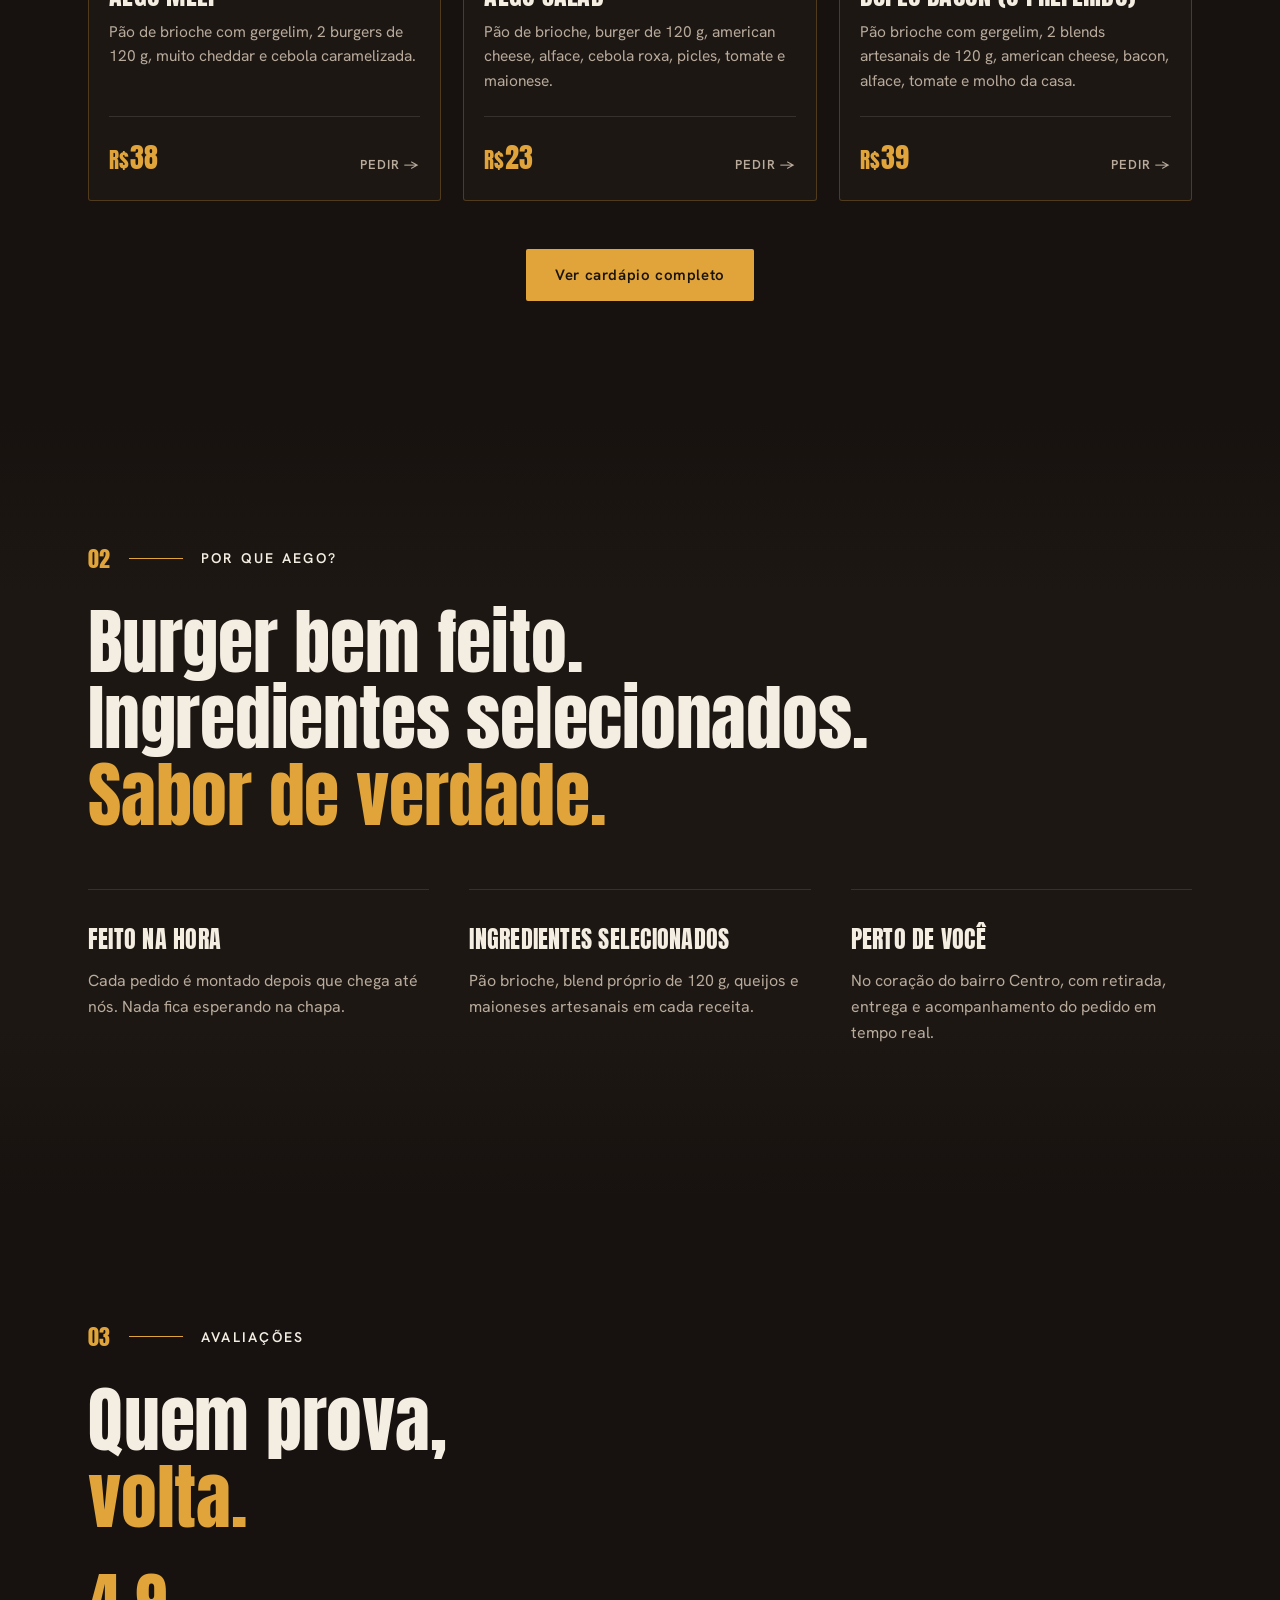
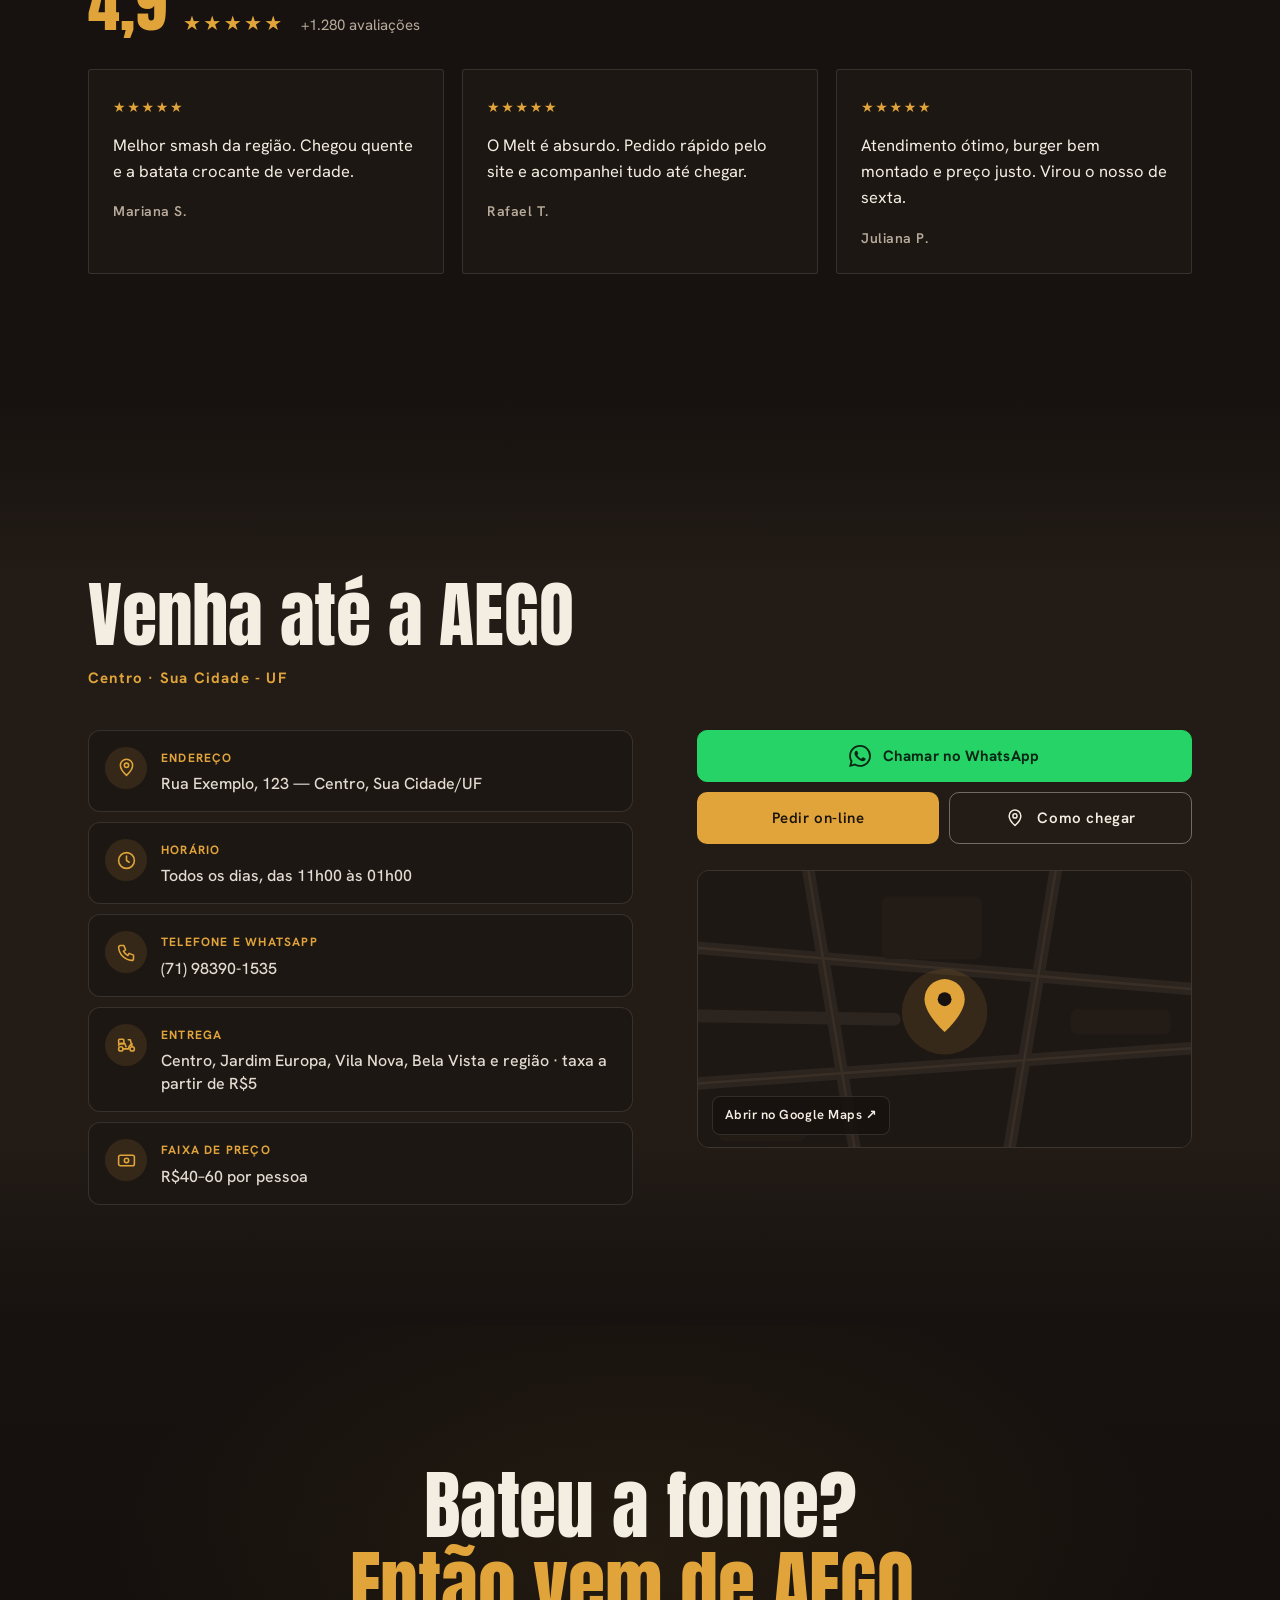
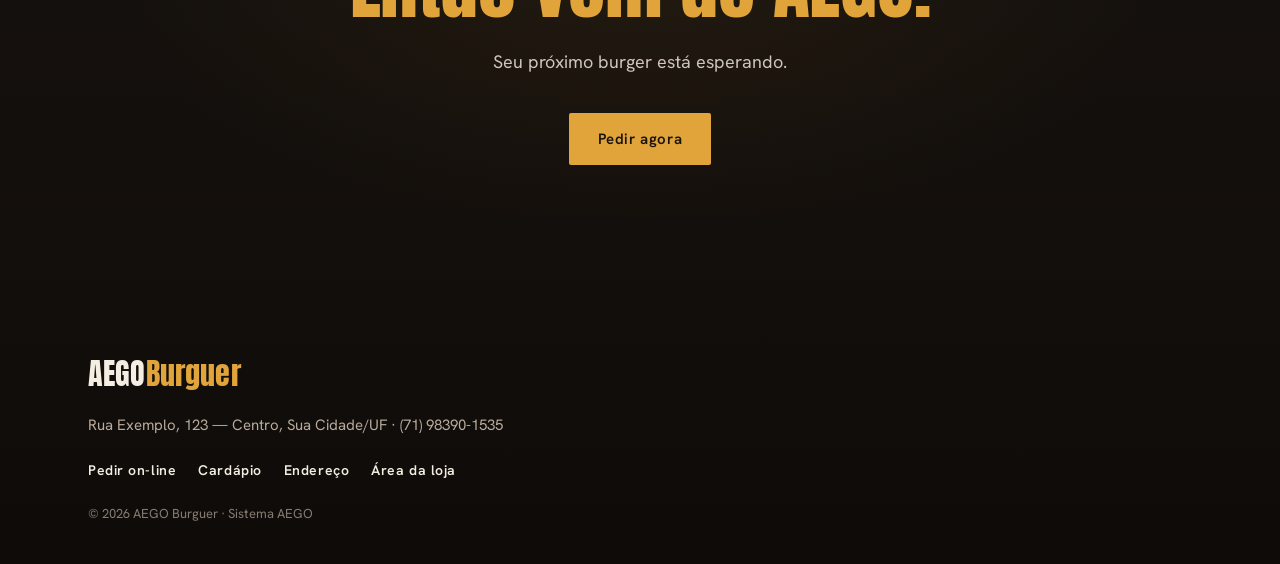
==== commit 02b787ba: "v9: botão WhatsApp com logo oficial e proporções corrigidas (painel e cardápio), ícone de entrega no" ====
--- a/demo/index.html
+++ b/demo/index.html
@@ -137,7 +137,7 @@
           <li><span class="info-ic" aria-hidden="true"><svg viewBox="0 0 24 24"><path d="M12 21s-7-6.2-7-11.5A7 7 0 0 1 19 9.5C19 14.8 12 21 12 21z"/><circle cx="12" cy="9.5" r="2.5"/></svg></span><div><small>Endereço</small><b data-loja="endereco">Rua Exemplo, 123 — Centro, Sua Cidade/UF</b></div></li>
           <li><span class="info-ic" aria-hidden="true"><svg viewBox="0 0 24 24"><circle cx="12" cy="12" r="9"/><path d="M12 7v5l3 2"/></svg></span><div><small>Horário</small><b id="horario">Todos os dias, das 11h00 às 01h00</b></div></li>
           <li><span class="info-ic" aria-hidden="true"><svg viewBox="0 0 24 24"><path d="M5 4h4l2 5-2.5 1.5a11 11 0 0 0 5 5L15 13l5 2v4a2 2 0 0 1-2 2A16 16 0 0 1 3 6a2 2 0 0 1 2-2"/></svg></span><div><small>Telefone e WhatsApp</small><b><a id="tel" href="tel:+5571983901535" data-loja="telefone">(71) 98390-1535</a></b></div></li>
-          <li><span class="info-ic" aria-hidden="true"><svg viewBox="0 0 24 24"><circle cx="6" cy="17" r="3"/><circle cx="18" cy="17" r="3"/><path d="M9 17h6l-3-7H8M15 6h3l3 11"/></svg></span><div><small>Entrega</small><b id="entrega">Centro e região</b></div></li>
+          <li><span class="info-ic" aria-hidden="true"><svg viewBox="0 0 24 24"><circle cx="5.5" cy="17" r="2.5"/><circle cx="18.5" cy="17" r="2.5"/><path d="M8 17h6.2c.5-3 2-5 4.3-5.6"/><path d="M14 6.5h2.3l2.2 8"/><path d="M3 13.5c0-1.4 1.1-2.5 2.5-2.5H10l1.5 3.5"/><rect x="3" y="6" width="6" height="5" rx="1"/></svg></span><div><small>Entrega</small><b id="entrega">Centro e região</b></div></li>
           <li><span class="info-ic" aria-hidden="true"><svg viewBox="0 0 24 24"><rect x="3" y="6" width="18" height="12" rx="2"/><circle cx="12" cy="12" r="2.5"/></svg></span><div><small>Faixa de preço</small><b data-loja="faixaPreco">R$40–60 por pessoa</b></div></li>
         </ul>
         <div>
--- a/demo/site.css
+++ b/demo/site.css
@@ -245,3 +245,25 @@
     mask-composite: intersect; }
   .hero-veu { background: linear-gradient(90deg, rgba(15, 11, 9, .9) 0%, rgba(15, 11, 9, .6) 32%, rgba(15, 11, 9, .08) 58%, rgba(15, 11, 9, 0) 100%), linear-gradient(180deg, rgba(15, 11, 9, 0) 0%, rgba(15, 11, 9, 0) 78%, var(--bg) 100%); }
 }
+
+/* v7 — transições suaves entre seções (fade de cor, sem linha marcando a troca) */
+.ag { border-top: 0; }
+.ag::before { content: ""; position: absolute; left: 0; right: 0; top: 0; height: 120px; background: linear-gradient(180deg, var(--bg), rgba(23, 18, 15, 0)); pointer-events: none; z-index: 0; }
+.sec-porque { background: linear-gradient(180deg, var(--bg) 0%, var(--bg2) 22%, var(--bg2) 78%, var(--bg) 100%); }
+.sec-local { background: linear-gradient(180deg, var(--bg) 0%, var(--bg3) 20%, var(--bg3) 80%, var(--bg) 100%); }
+.cta { background: radial-gradient(60% 70% at 50% 40%, rgba(224, 164, 58, .07), transparent 70%), linear-gradient(180deg, var(--bg) 0%, #120e0b 100%); }
+.rodape { border-top: 0; background: linear-gradient(180deg, #120e0b 0%, #0f0b09 100%); }
+
+/* v7 — montagem do burger */
+.ag-cam { will-change: transform, opacity; }
+.ag-brilho { transition: transform .8s var(--ease), opacity .8s; opacity: .55; transform: scale(.85); }
+.montado .ag-brilho { opacity: 1; transform: scale(1.08); }
+.montado .ag-cam:last-of-type img { animation: paira var(--ft, 4s) ease-in-out infinite, assenta .5s var(--ease); }
+@keyframes assenta { 0% { transform: scaleY(.94); } 60% { transform: scaleY(1.03); } 100% { transform: none; } }
+.ag-lista li { transition: color .35s, padding-left .35s var(--ease), border-color .35s; color: rgba(244, 237, 226, .5); }
+.ag-lista li.ag-on { color: var(--tx); padding-left: 6px; }
+.ag-lista li b { transition: transform .35s var(--ease); display: inline-block; }
+.ag-lista li.ag-on b { transform: scale(1.15); }
+@media (prefers-reduced-motion: reduce) { .ag-lista li { color: var(--tx); } }
+.js .ag-lista li.revela { transition: opacity .7s var(--ease), transform .7s var(--ease), color .35s, padding-left .35s var(--ease); }
+.hero::after { content: ""; position: absolute; left: 0; right: 0; bottom: 0; height: 180px; z-index: -1; pointer-events: none; background: linear-gradient(180deg, rgba(23, 18, 15, 0), rgba(23, 18, 15, .7) 55%, var(--bg)); }
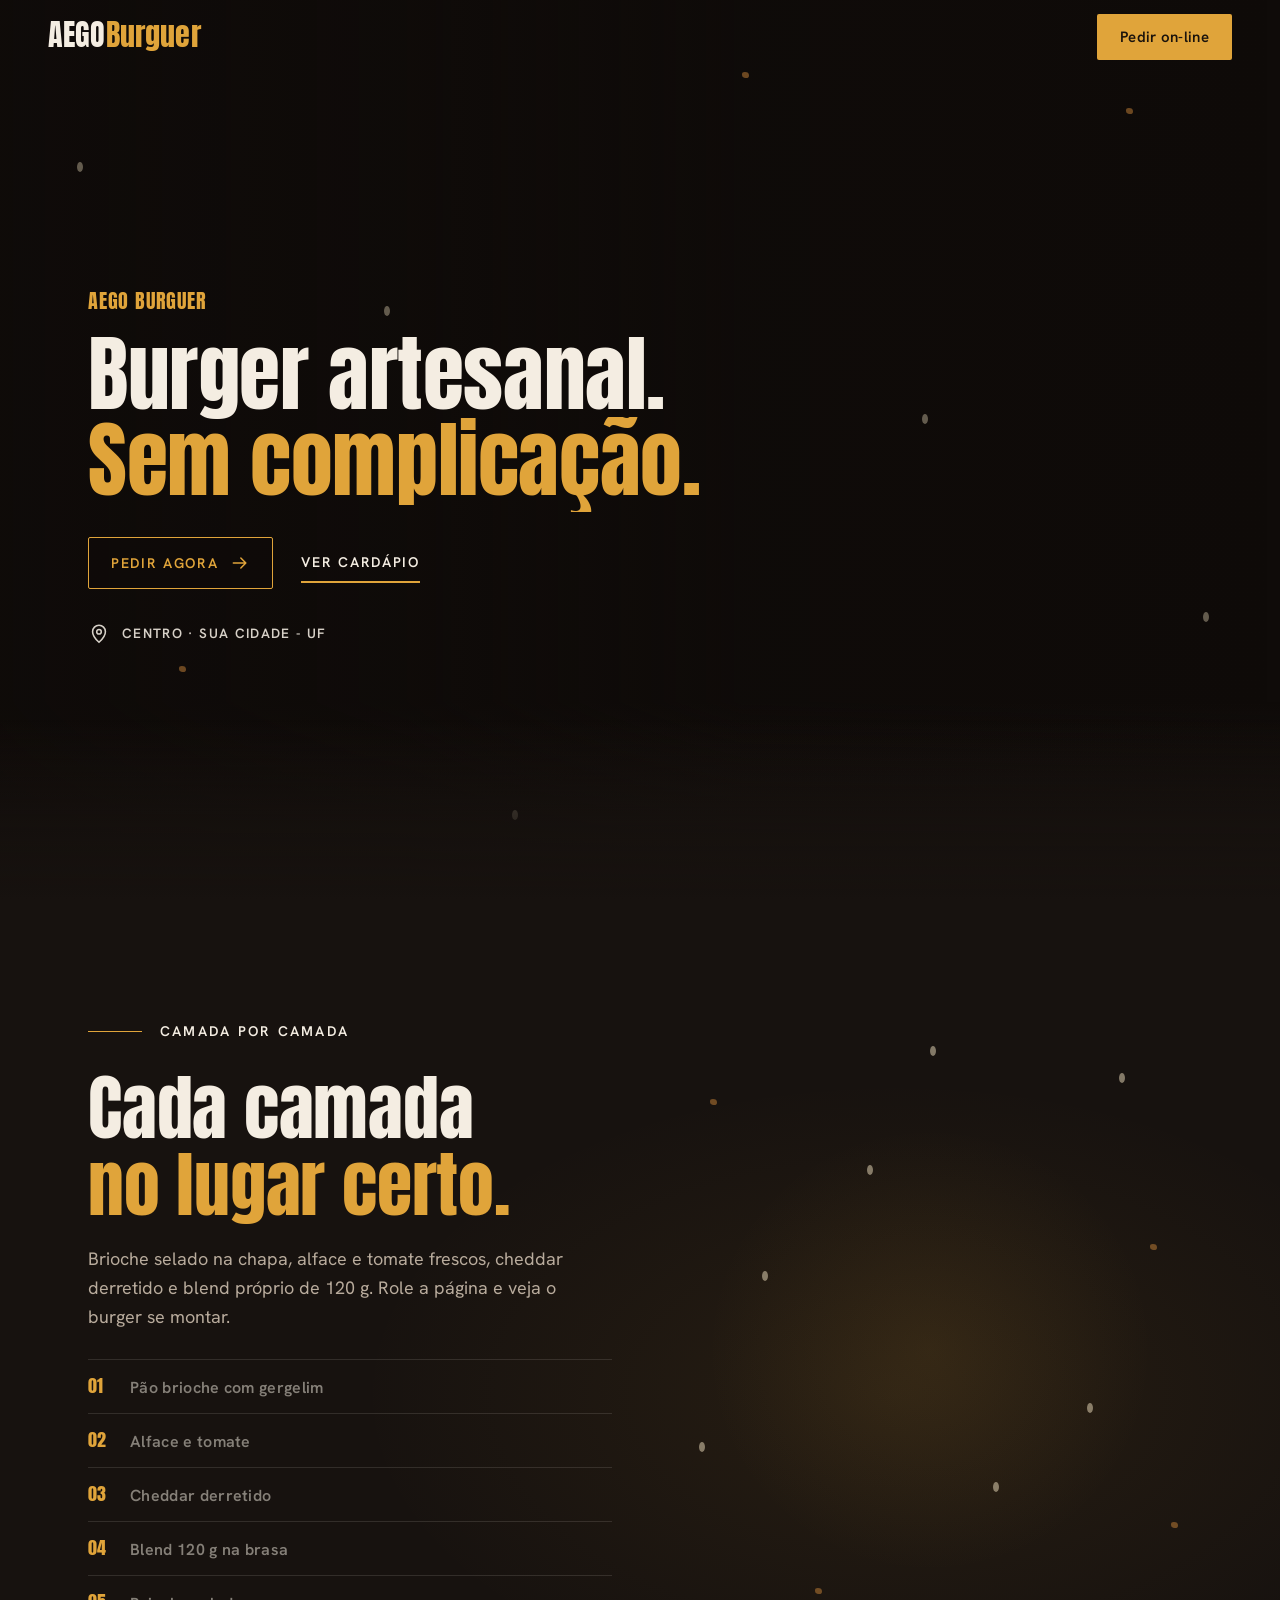
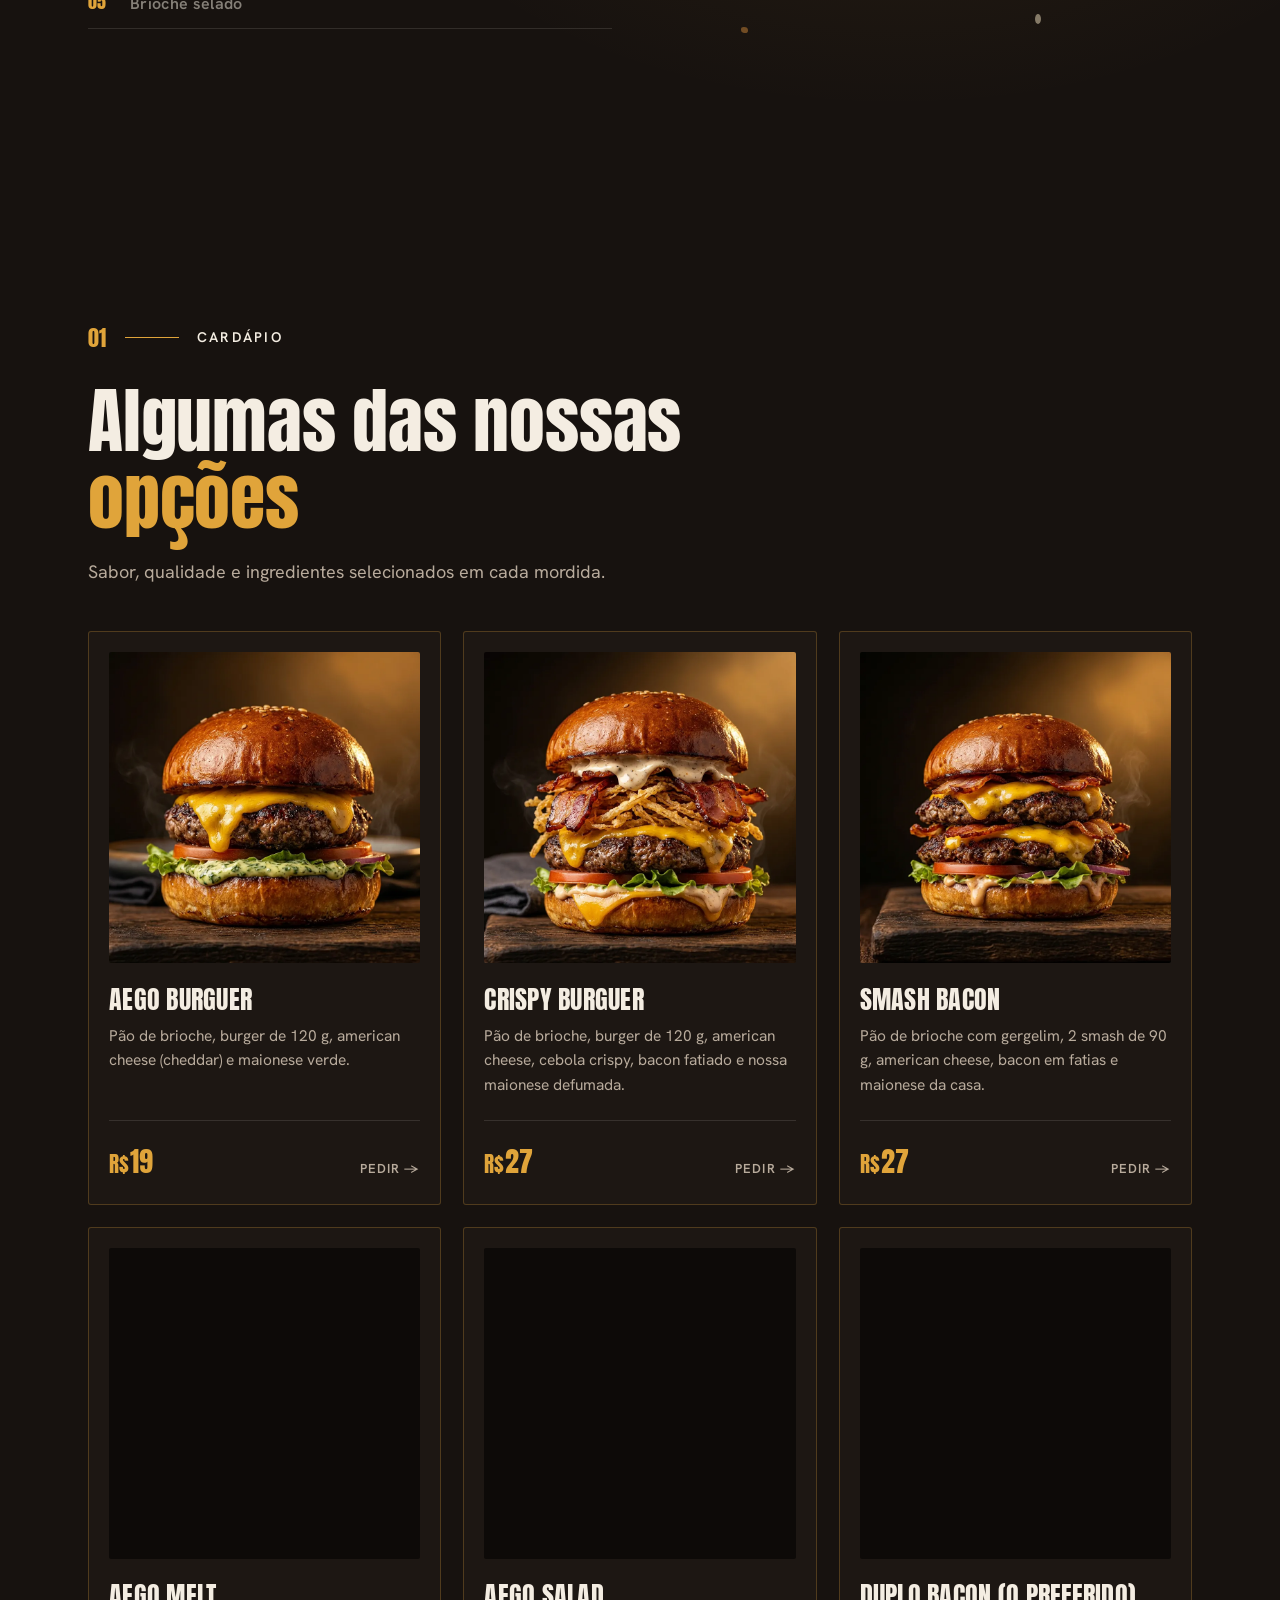
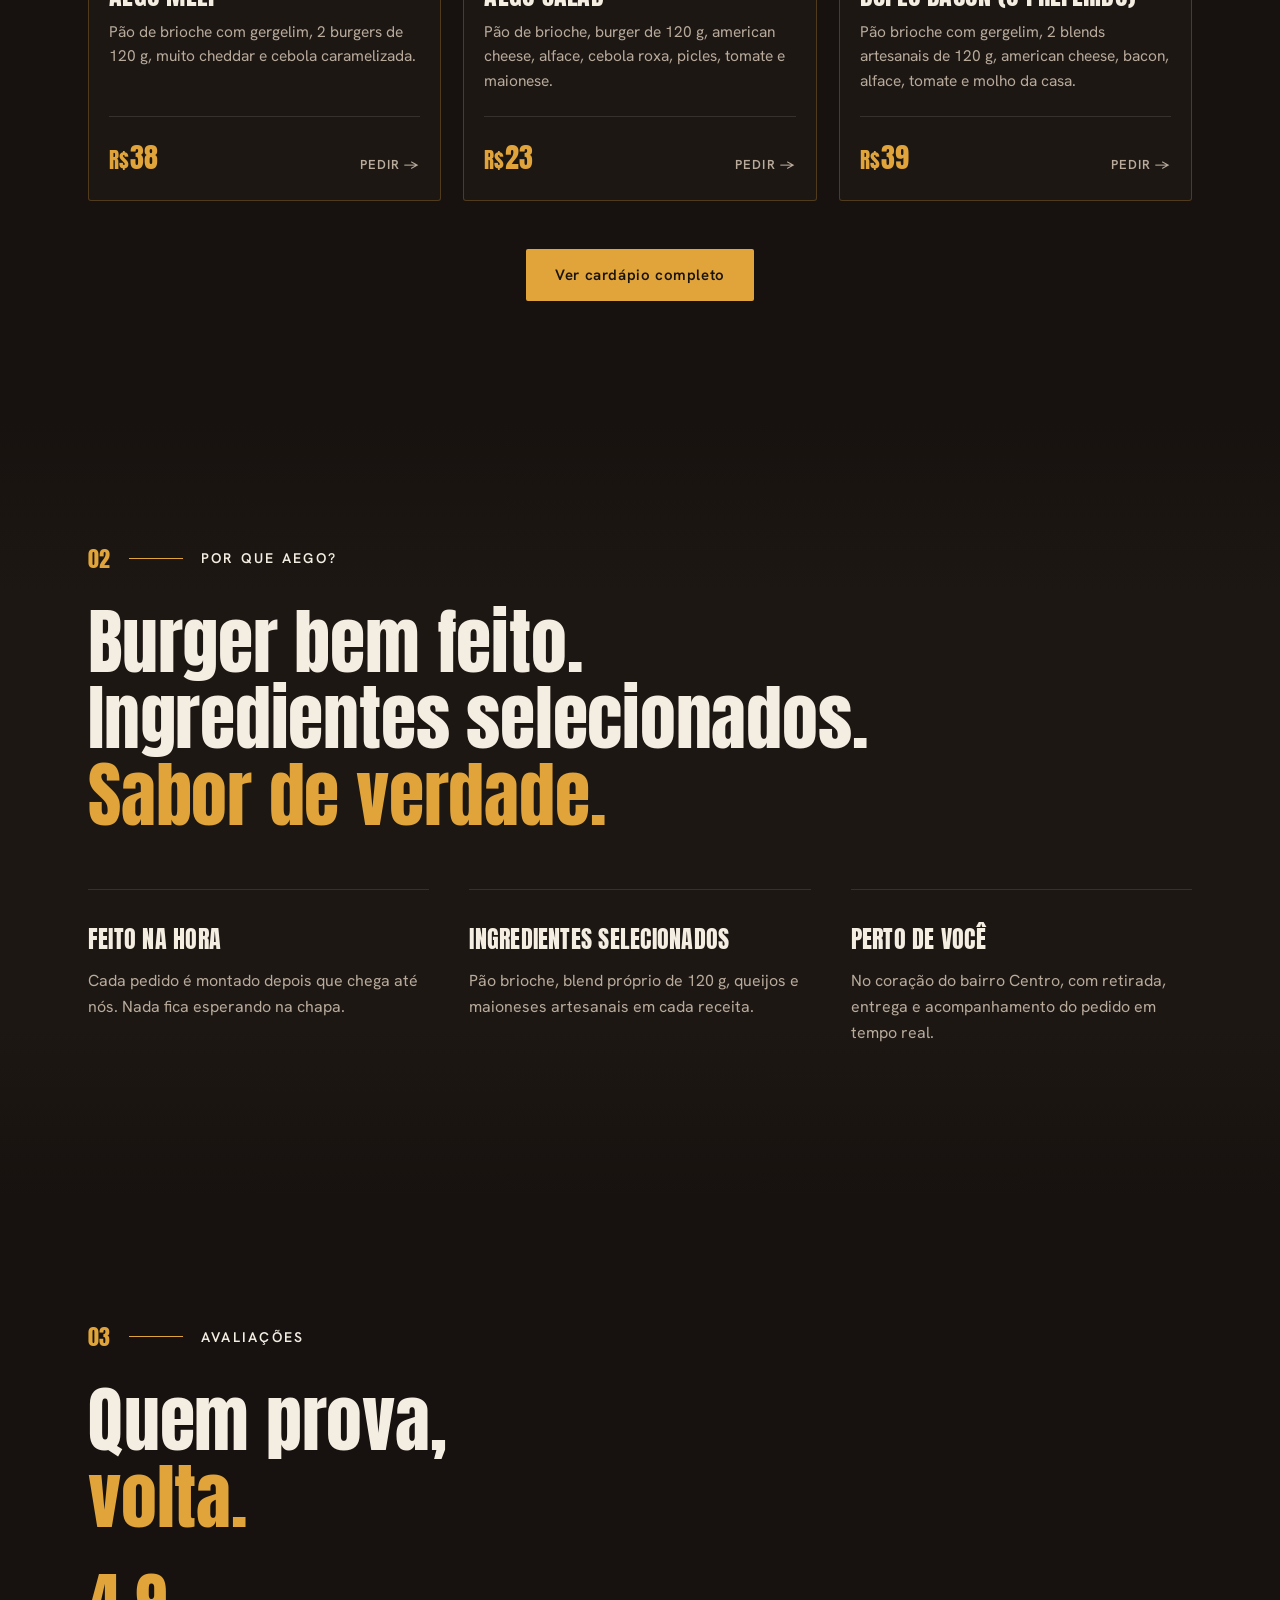
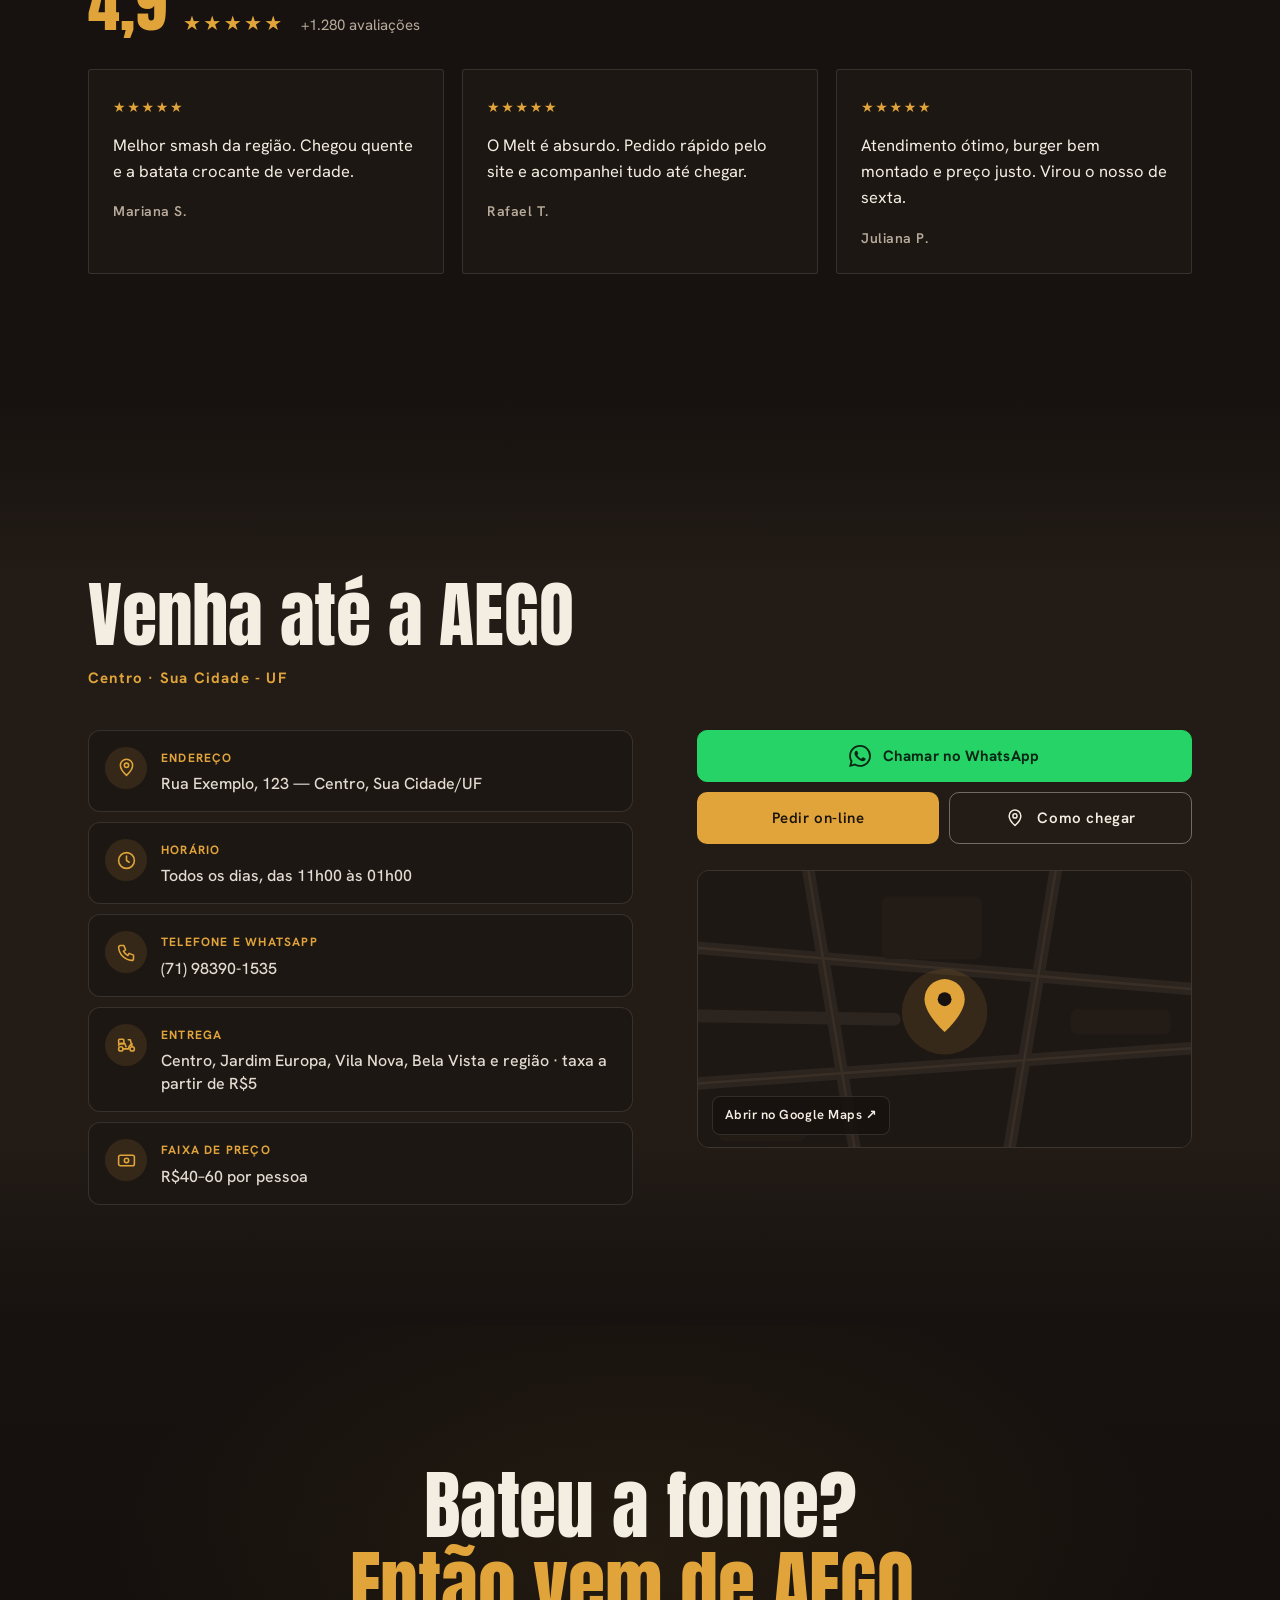
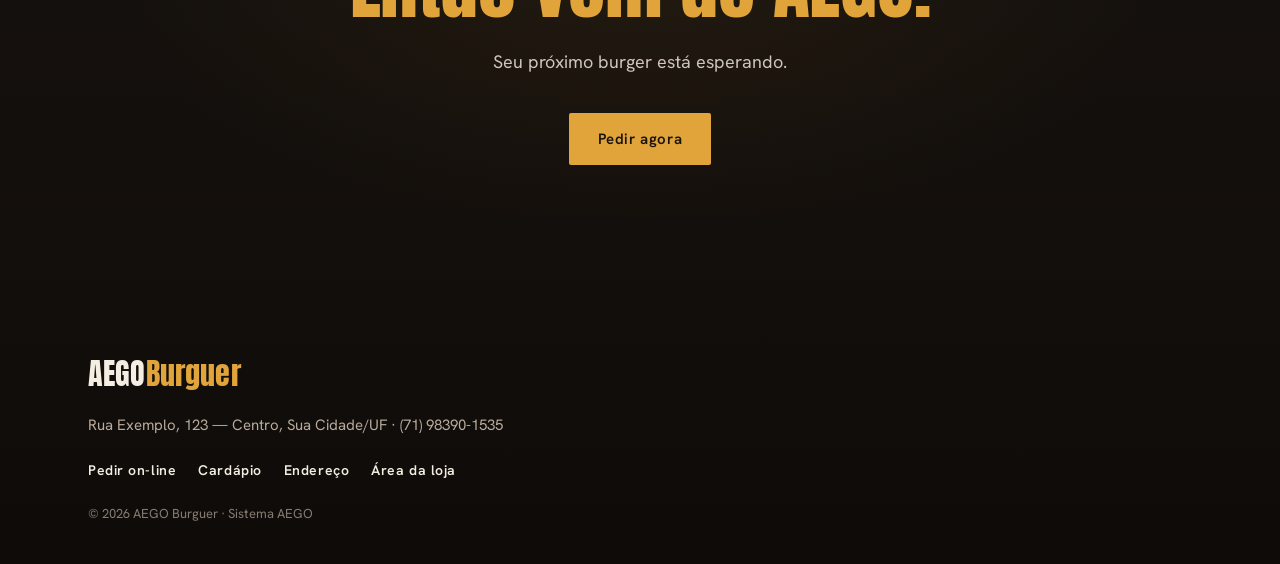
==== commit 3dd95be2: "v10: Administração no painel (loja, horários e folgas, entrega/retirada, pagamentos e chave Pix, cor" ====
--- a/demo/index.html
+++ b/demo/index.html
@@ -17,6 +17,7 @@
 <link rel="stylesheet" href="base.css">
 <link rel="stylesheet" href="site.css">
 <script>try{if(!sessionStorage.getItem('ab_intro'))document.documentElement.classList.add('intro')}catch(e){}</script>
+<script>try{var c=(JSON.parse(localStorage.getItem("ab_loja")||"{}").cor||"").replace("#","");if(/^[0-9a-f]{6}$/i.test(c)){var n=parseInt(c,16),r=n>>16&255,g=n>>8&255,b=n&255,e=document.documentElement.style;e.setProperty("--amb","#"+c);e.setProperty("--amb-rgb",r+" "+g+" "+b);e.setProperty("--amb-on",(.2126*r+.7152*g+.0722*b)/255>.52?"#1a130c":"#ffffff")}}catch(x){}</script>
 </head>
 <body>
 <div id="intro" aria-hidden="true"></div>
@@ -155,7 +156,7 @@
               <g fill="none" stroke="#3a2f26" stroke-width="2"><path d="M-10 60 L410 95"/><path d="M-10 170 L410 140"/><path d="M90 -10 L130 230"/><path d="M290 -10 L250 230"/></g>
               <g fill="#221b16"><rect x="150" y="20" width="80" height="50" rx="6"/><rect x="300" y="110" width="80" height="20" rx="6"/><rect x="20" y="185" width="70" height="30" rx="6"/></g>
               <circle cx="200" cy="112" r="34" fill="rgba(224,164,58,.12)"/>
-              <path d="M200 128s-16-14-16-26a16 16 0 0 1 32 0c0 12-16 26-16 26z" fill="#e0a43a"/><circle cx="200" cy="102" r="5.5" fill="#17120f"/>
+              <path d="M200 128s-16-14-16-26a16 16 0 0 1 32 0c0 12-16 26-16 26z" style="fill:var(--amb,#e0a43a)"/><circle cx="200" cy="102" r="5.5" fill="#17120f"/>
             </svg>
             <span class="mapa-t">Abrir no Google Maps ↗</span>
           </a>
--- a/demo/base.css
+++ b/demo/base.css
@@ -3,7 +3,7 @@
 @font-face { font-family: "Hanken Grotesk"; src: url("fonts/hanken-grotesk.woff2") format("woff2"); font-weight: 100 900; font-display: swap; }
 
 :root {
-  --amb: #e0a43a;          /* âmbar/mostarda da marca */
+  --amb: #e0a43a; --amb-rgb: 224 164 58; --amb-on: #1a130c;          /* âmbar/mostarda da marca */
   --amb-2: #c98d26;
   --carvao: #17120f;       /* quase preto amarronzado */
   --creme: #f4ede2;
--- a/demo/site.css
+++ b/demo/site.css
@@ -1,5 +1,5 @@
 /* AEGO Burguer — site institucional (escuro) */
-:root { --bg: #17120f; --bg2: #1d1713; --bg3: #221b16; --tx: #f4ede2; --mut: #b8ab9c; --linha: rgba(244, 237, 226, .12); --linha-amb: rgba(224, 164, 58, .26); }
+:root { --bg: #17120f; --bg2: #1d1713; --bg3: #221b16; --tx: #f4ede2; --mut: #b8ab9c; --linha: rgba(244, 237, 226, .12); --linha-amb: rgb(var(--amb-rgb) / .26); }
 html { background: var(--bg); scroll-behavior: smooth; scroll-padding-top: 76px; }
 body { background: var(--bg); color: var(--tx); font-size: 16px; line-height: 1.6; overflow-x: hidden; }
 ::selection { background: var(--amb); color: #17120f; }
@@ -15,10 +15,10 @@
 .btn svg { transition: transform .3s var(--ease); }
 .btn:hover svg { transform: translateX(4px); }
 .btn svg { width: 20px; height: 20px; fill: none; stroke: currentColor; stroke-width: 1.8; stroke-linecap: round; stroke-linejoin: round; }
-.btn-cheio { background: var(--amb); color: #1a130c; }
-.btn-cheio:hover { background: #ebb24c; }
+.btn-cheio { background: var(--amb); color: var(--amb-on); }
+.btn-cheio:hover { background: color-mix(in srgb, var(--amb) 88%, #fff); }
 .btn-contorno { border-color: var(--amb); color: var(--amb); text-transform: uppercase; letter-spacing: .12em; font-size: 14px; }
-.btn-contorno:hover { background: var(--amb); color: #1a130c; }
+.btn-contorno:hover { background: var(--amb); color: var(--amb-on); }
 .btn-borda { border-color: rgba(244, 237, 226, .38); color: var(--tx); }
 .btn-borda:hover { border-color: var(--tx); }
 .link-sub { color: var(--tx); text-decoration: none; text-transform: uppercase; letter-spacing: .12em; font-weight: 600; font-size: 14px; padding: 8px 0; border-bottom: 2px solid var(--amb); }
@@ -65,7 +65,7 @@
 html.intro .hero-flut img, html.intro .hero-t .ln-i, html.intro .hero .entra { animation-play-state: paused; }
 
 /* antigravidade: camadas separadas que flutuam e se juntam ao rolar */
-.ag { position: relative; overflow: hidden; background: radial-gradient(60% 50% at 70% 55%, rgba(224, 164, 58, .08), rgba(224, 164, 58, 0) 70%), var(--bg); border-top: 1px solid var(--linha); }
+.ag { position: relative; overflow: hidden; background: radial-gradient(60% 50% at 70% 55%, rgb(var(--amb-rgb) / .08), rgb(var(--amb-rgb) / 0) 70%), var(--bg); border-top: 1px solid var(--linha); }
 .ag-grid { display: grid; gap: 20px; }
 .ag-lista { order: 3; }
 .ag-lista { list-style: none; margin: 28px 0 0; padding: 0; display: grid; gap: 0; }
@@ -73,7 +73,7 @@
 .ag-lista li:last-child { border-bottom: 1px solid var(--linha); }
 .ag-lista b { font-family: var(--display); font-weight: 400; color: var(--amb); font-size: 18px; min-width: 26px; }
 .ag-palco { position: relative; height: 560px; contain: layout; }
-.ag-brilho { position: absolute; left: 50%; top: 50%; width: 100%; aspect-ratio: 1; margin: -50% 0 0 -50%; border-radius: 50%; background: radial-gradient(closest-side, rgba(224, 164, 58, .16), rgba(224, 164, 58, 0)); pointer-events: none; }
+.ag-brilho { position: absolute; left: 50%; top: 50%; width: 100%; aspect-ratio: 1; margin: -50% 0 0 -50%; border-radius: 50%; background: radial-gradient(closest-side, rgb(var(--amb-rgb) / .16), rgb(var(--amb-rgb) / 0)); pointer-events: none; }
 .ag-cam { position: absolute; top: 0; left: 0; right: 0; margin: 0 auto; width: calc(min(76%, 300px) * var(--w) / 416); will-change: transform; }
 .ag-cam img { width: 100%; height: auto; animation: paira var(--ft, 4s) ease-in-out infinite; animation-delay: var(--fd, 0s); will-change: transform; }
 @keyframes paira { 0%, 100% { transform: translate3d(0, -5px, 0); } 50% { transform: translate3d(0, 6px, 0); } }
@@ -99,7 +99,7 @@
 @media (min-width: 1040px) { .cards { grid-template-columns: repeat(3, 1fr); } }
 .card { display: flex; flex-direction: column; padding: 20px; border: 1px solid var(--linha-amb); background: var(--bg2); border-radius: 3px; text-decoration: none; transition: transform .35s var(--ease), border-color .3s; }
 .card:active { transform: scale(.985); }
-.card:hover { transform: translateY(-4px); border-color: rgba(224, 164, 58, .55); }
+.card:hover { transform: translateY(-4px); border-color: rgb(var(--amb-rgb) / .55); }
 .card-foto { aspect-ratio: 4 / 3; overflow: hidden; background: #0d0a08; border-radius: 2px; }
 .card-foto img { width: 100%; height: 100%; object-fit: cover; transition: transform .6s var(--ease); }
 .card:hover .card-foto img { transform: scale(1.04); }
@@ -152,7 +152,7 @@
 .mapa-t { position: absolute; left: 14px; bottom: 12px; padding: 8px 12px; background: rgba(23, 18, 15, .86); border: 1px solid var(--linha); font-size: 13px; font-weight: 600; letter-spacing: .04em; }
 
 /* CTA final */
-.cta { padding: clamp(84px, 14vw, 140px) 0; background: radial-gradient(60% 70% at 50% 40%, rgba(224, 164, 58, .07), transparent 70%), var(--bg); }
+.cta { padding: clamp(84px, 14vw, 140px) 0; background: radial-gradient(60% 70% at 50% 40%, rgb(var(--amb-rgb) / .07), transparent 70%), var(--bg); }
 .cta .lead { margin-bottom: 36px; color: rgba(244, 237, 226, .82); }
 .cta .titulo { font-size: clamp(40px, 10.5vw, 76px); }
 
@@ -201,7 +201,7 @@
 /* contato */
 .info { list-style: none; margin: 0; padding: 0; display: grid; gap: 10px; }
 .info li { display: flex; align-items: flex-start; gap: 14px; padding: 16px; background: var(--bg2); border: 1px solid var(--linha); border-radius: 12px; }
-.info-ic { flex: 0 0 auto; width: 42px; height: 42px; border-radius: 50%; display: grid; place-items: center; background: rgba(224, 164, 58, .12); color: var(--amb); }
+.info-ic { flex: 0 0 auto; width: 42px; height: 42px; border-radius: 50%; display: grid; place-items: center; background: rgb(var(--amb-rgb) / .12); color: var(--amb); }
 .info-ic svg { width: 21px; height: 21px; fill: none; stroke: currentColor; stroke-width: 1.8; stroke-linecap: round; stroke-linejoin: round; }
 .info small { display: block; font-size: 12px; letter-spacing: .1em; text-transform: uppercase; font-weight: 700; color: var(--amb); margin: 2px 0 4px; }
 .info b { display: block; font-weight: 500; color: rgba(244, 237, 226, .92); line-height: 1.45; overflow-wrap: anywhere; }
@@ -251,7 +251,7 @@
 .ag::before { content: ""; position: absolute; left: 0; right: 0; top: 0; height: 120px; background: linear-gradient(180deg, var(--bg), rgba(23, 18, 15, 0)); pointer-events: none; z-index: 0; }
 .sec-porque { background: linear-gradient(180deg, var(--bg) 0%, var(--bg2) 22%, var(--bg2) 78%, var(--bg) 100%); }
 .sec-local { background: linear-gradient(180deg, var(--bg) 0%, var(--bg3) 20%, var(--bg3) 80%, var(--bg) 100%); }
-.cta { background: radial-gradient(60% 70% at 50% 40%, rgba(224, 164, 58, .07), transparent 70%), linear-gradient(180deg, var(--bg) 0%, #120e0b 100%); }
+.cta { background: radial-gradient(60% 70% at 50% 40%, rgb(var(--amb-rgb) / .07), transparent 70%), linear-gradient(180deg, var(--bg) 0%, #120e0b 100%); }
 .rodape { border-top: 0; background: linear-gradient(180deg, #120e0b 0%, #0f0b09 100%); }
 
 /* v7 — montagem do burger */
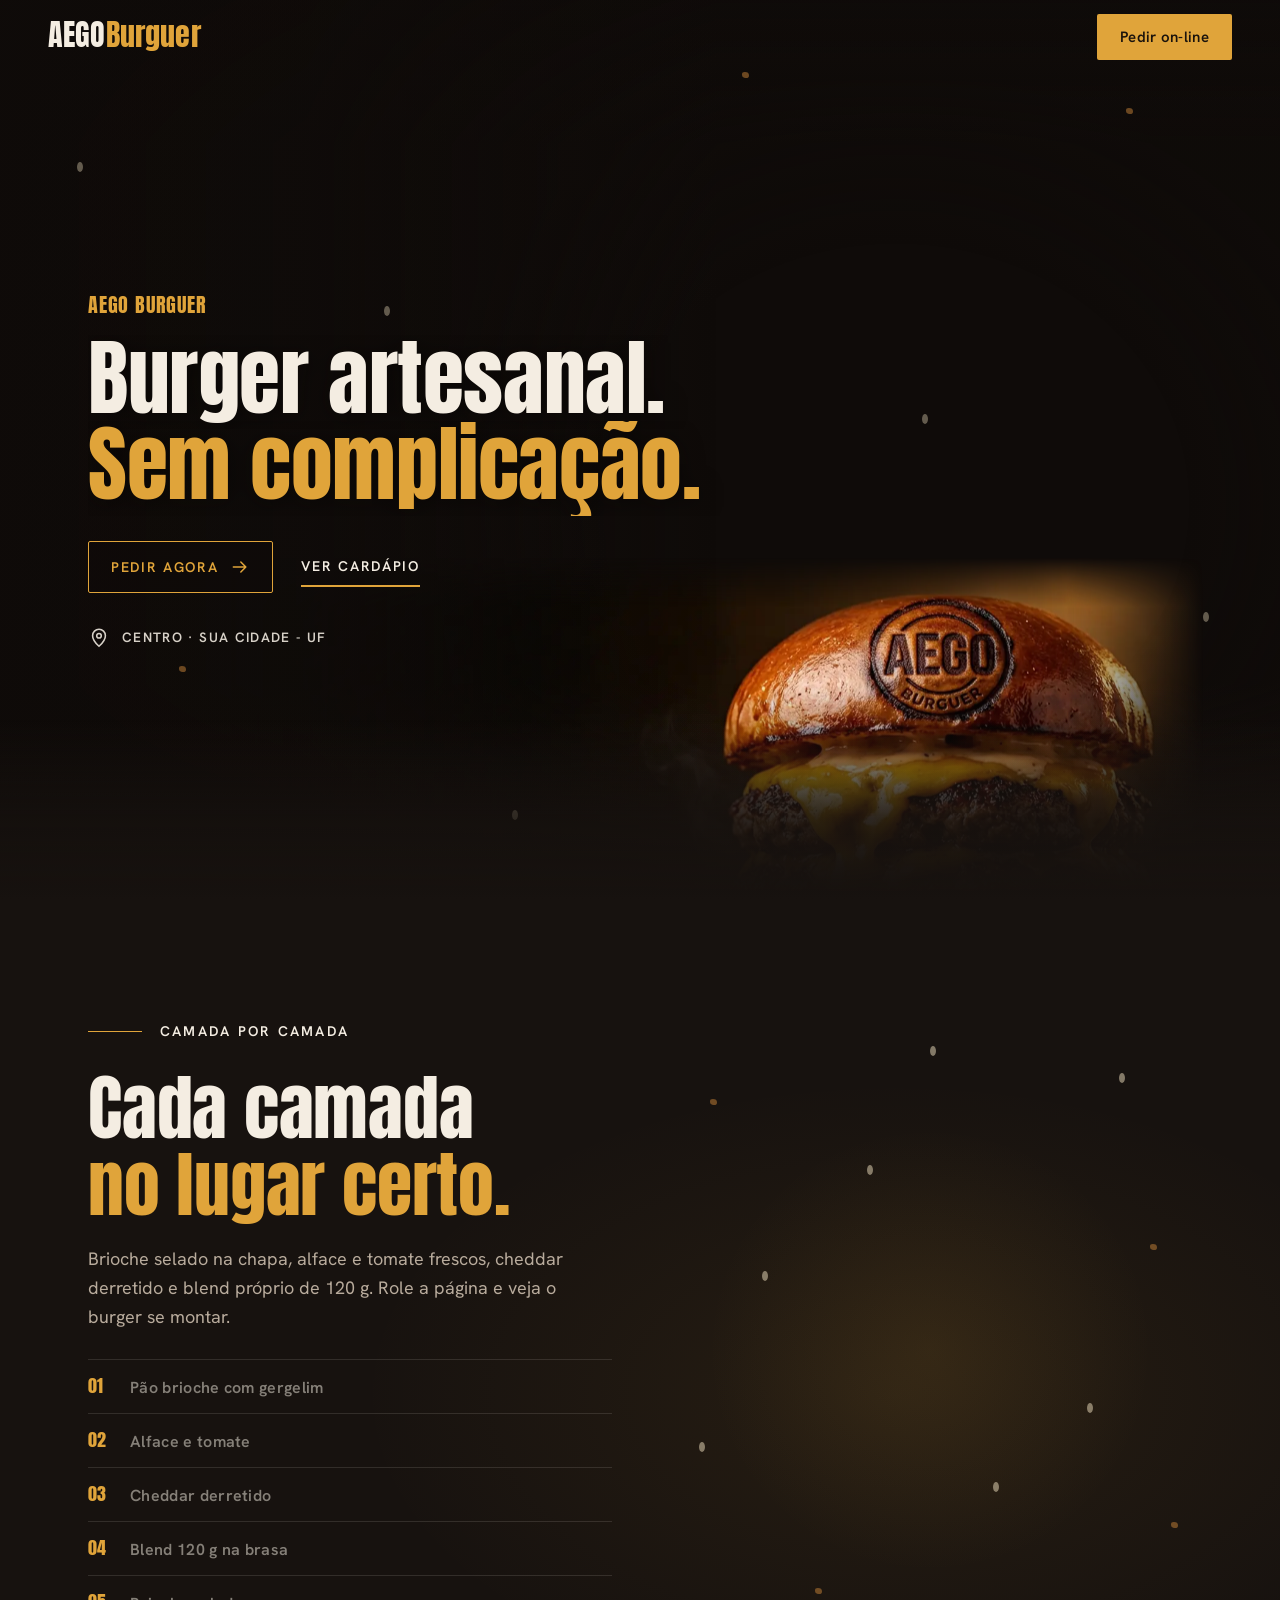
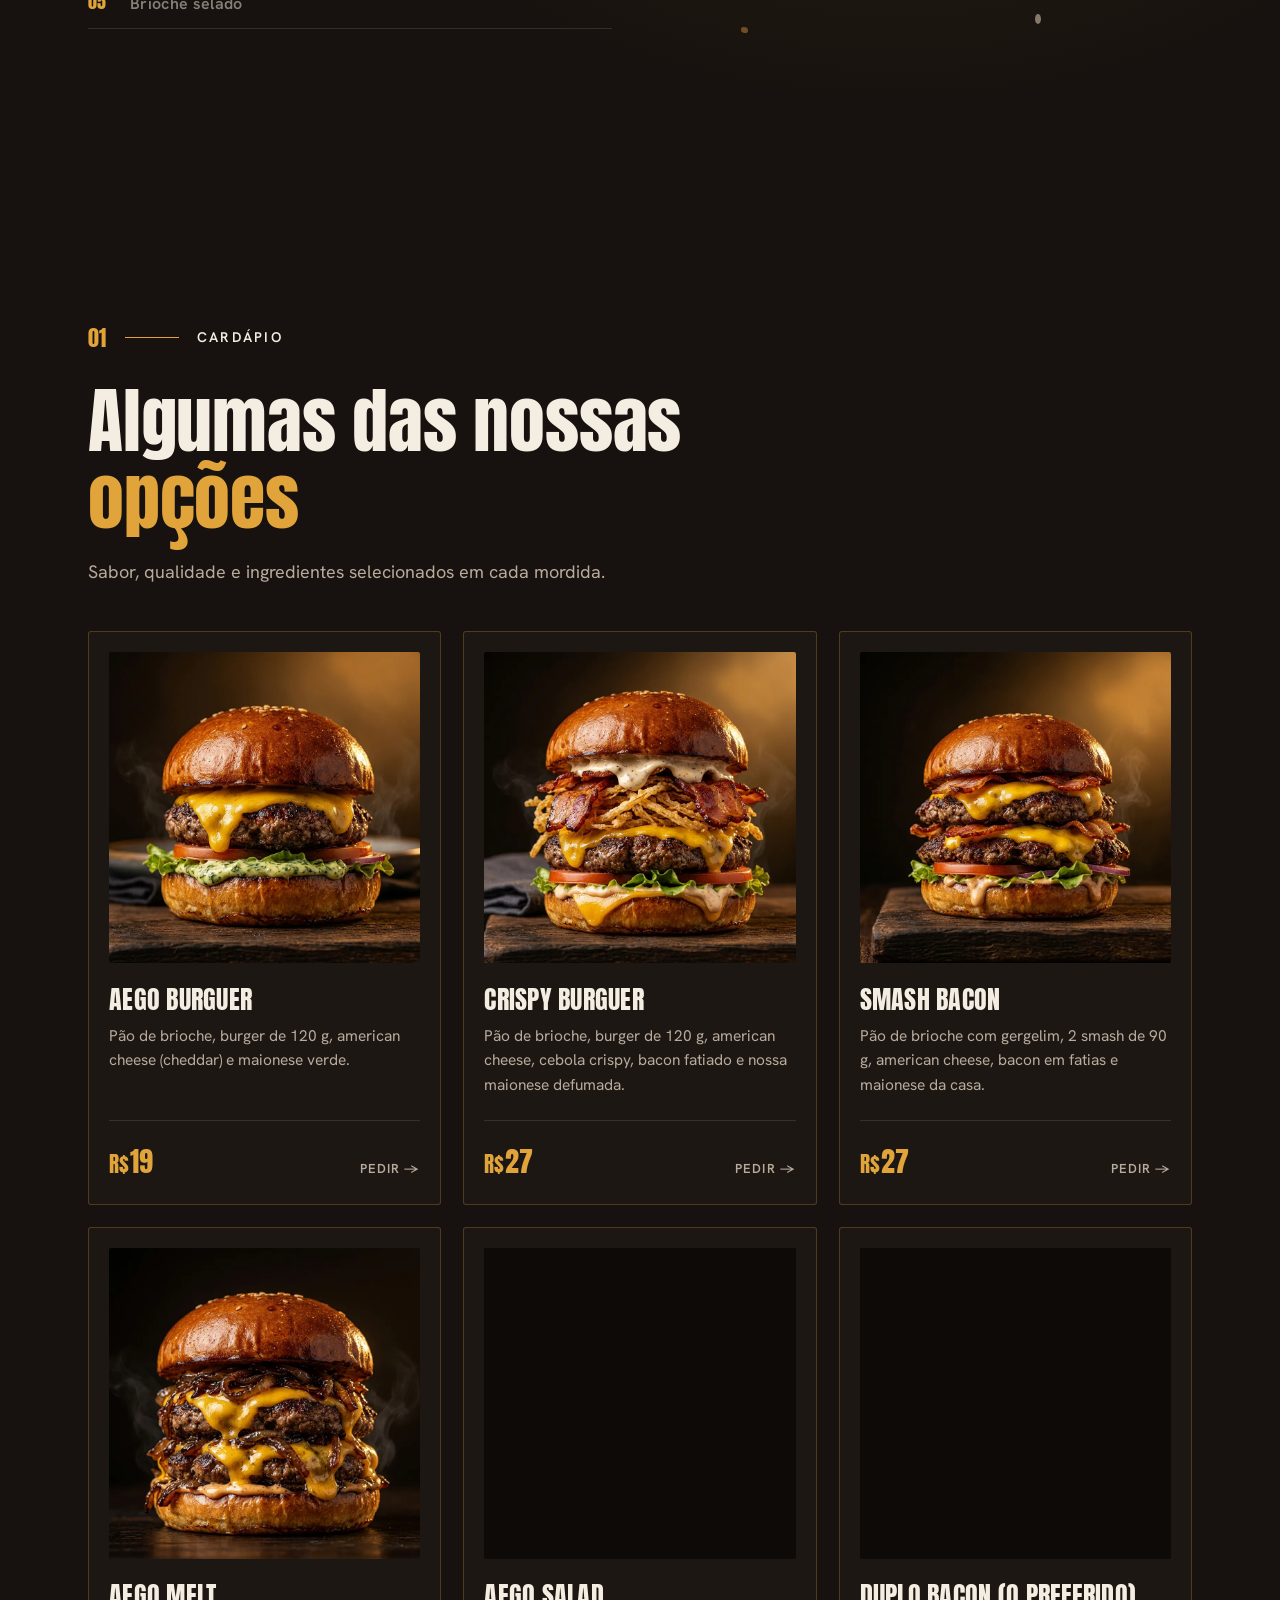
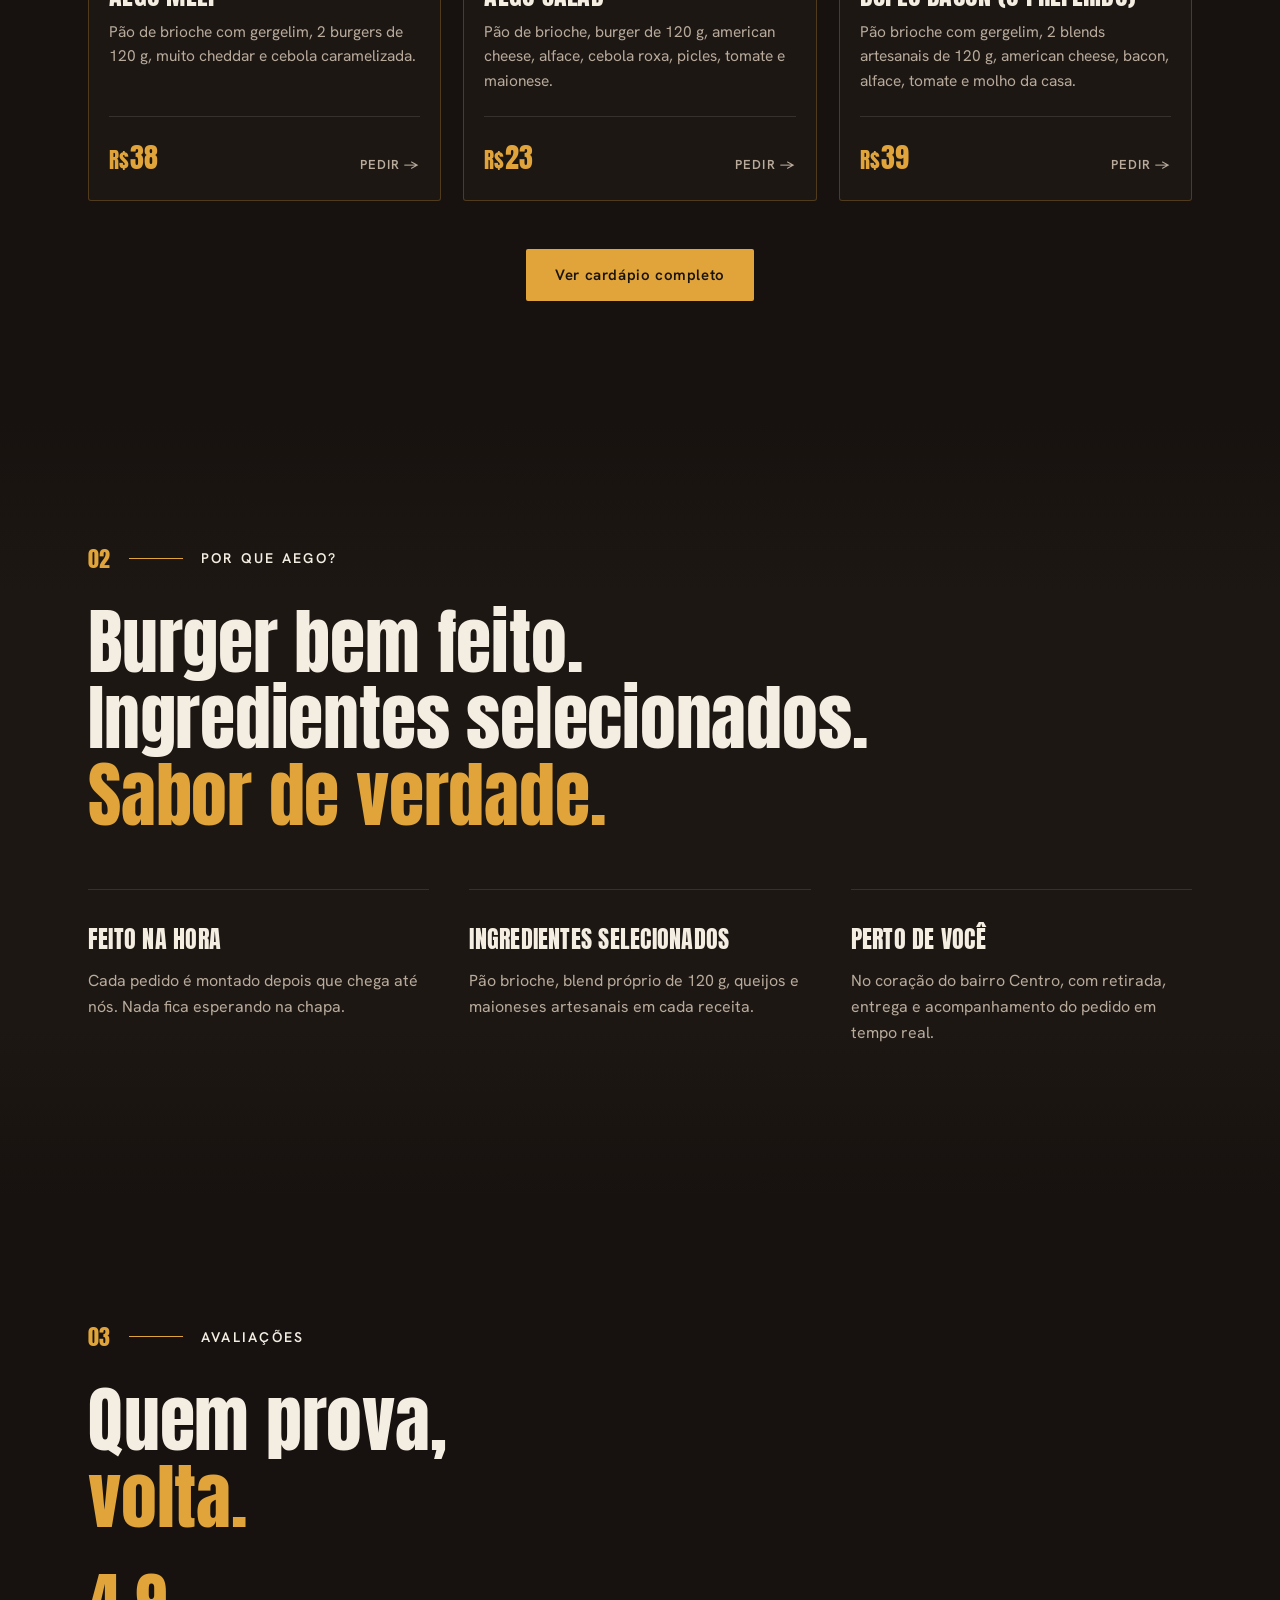
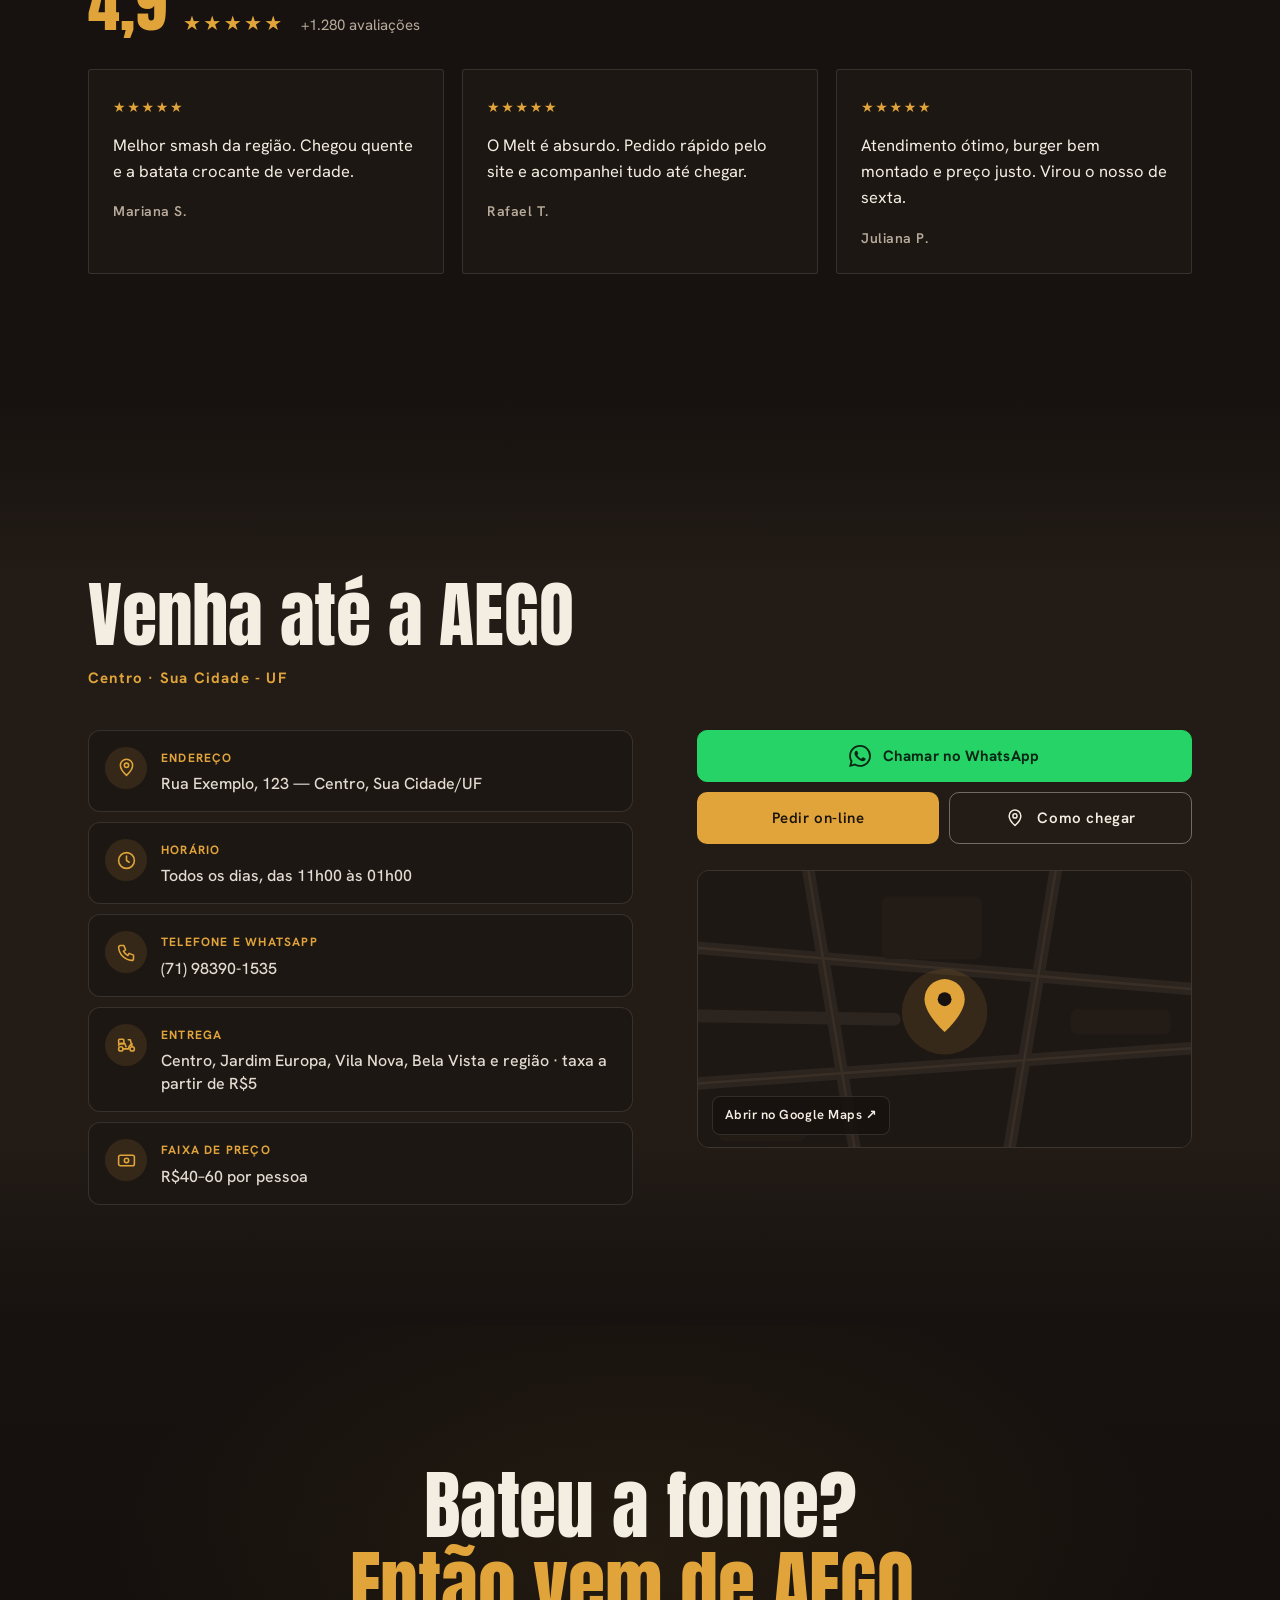
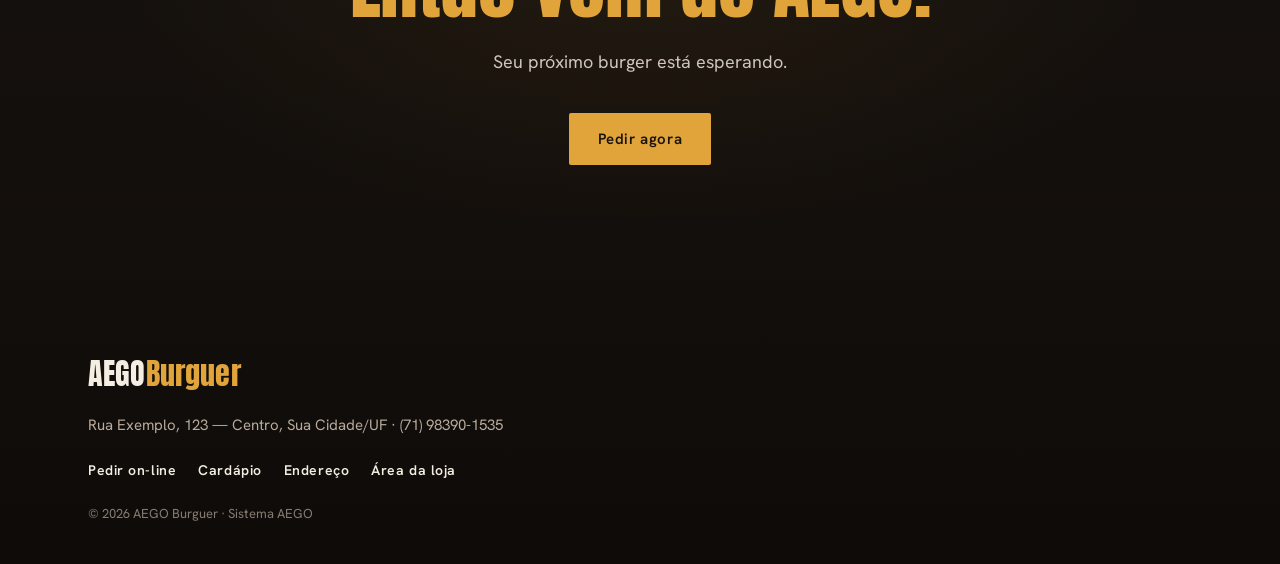
==== commit 6ca69f03: "v12: hero do site com o burger de fundo e sombra, nome quase em cima do burger, menos zoom; sem vão " ====
--- a/demo/index.html
+++ b/demo/index.html
@@ -12,8 +12,8 @@
 <link rel="icon" href="icons/favicon-32.png" sizes="32x32">
 <link rel="apple-touch-icon" href="icons/apple-touch-icon.png">
 <link rel="preload" href="fonts/anton.woff2" as="font" type="font/woff2" crossorigin>
-<link rel="preload" href="img/hero-aego-m.webp" as="image" media="(max-width: 759px)" fetchpriority="high">
-<link rel="preload" href="img/hero-aego.webp" as="image" media="(min-width: 760px)" fetchpriority="high">
+<link rel="preload" href="img/hero-aego-m.webp" as="image" media="(max-width: 899px)" fetchpriority="high">
+<link rel="preload" href="img/hero-aego.webp" as="image" media="(min-width: 900px)" fetchpriority="high">
 <link rel="stylesheet" href="base.css">
 <link rel="stylesheet" href="site.css">
 <script>try{if(!sessionStorage.getItem('ab_intro'))document.documentElement.classList.add('intro')}catch(e){}</script>
@@ -32,7 +32,7 @@
     <div class="hero-fundo" id="heroFundo" aria-hidden="true">
       <div class="hero-flut">
         <picture>
-          <source media="(min-width: 760px)" srcset="img/hero-aego.webp" width="1600" height="893">
+          <source media="(min-width: 900px)" srcset="img/hero-aego.webp" width="1600" height="893">
           <img src="img/hero-aego-m.webp" alt="" width="1100" height="768" fetchpriority="high" decoding="async">
         </picture>
       </div>
--- a/demo/site.css
+++ b/demo/site.css
@@ -267,3 +267,34 @@
 @media (prefers-reduced-motion: reduce) { .ag-lista li { color: var(--tx); } }
 .js .ag-lista li.revela { transition: opacity .7s var(--ease), transform .7s var(--ease), color .35s, padding-left .35s var(--ease); }
 .hero::after { content: ""; position: absolute; left: 0; right: 0; bottom: 0; height: 180px; z-index: -1; pointer-events: none; background: linear-gradient(180deg, rgba(23, 18, 15, 0), rgba(23, 18, 15, .7) 55%, var(--bg)); }
+
+/* ===== v12 · hero: burger de fundo com sombra e o nome quase em cima dele (sem zoom exagerado) ===== */
+.hero-t { text-shadow: 0 2px 22px rgba(10, 7, 5, .55); }
+@media (max-width: 899px) {
+  .hero { min-height: 0; display: block; }
+  .hero-fundo { inset: 0 0 auto 0; height: calc(56px + env(safe-area-inset-top, 0px) + 86vw); }
+  .hero-flut { inset: auto; top: calc(52px + env(safe-area-inset-top, 0px)); left: -10vw; width: 120vw; height: auto; aspect-ratio: 1100 / 768; animation-name: antigravS; }
+  .hero-flut img { object-fit: cover; object-position: 50% 50%;
+    -webkit-mask-image: linear-gradient(180deg, transparent 0, #000 7%, #000 56%, transparent 94%); mask-image: linear-gradient(180deg, transparent 0, #000 7%, #000 56%, transparent 94%); }
+  .hero-veu { background:
+    linear-gradient(180deg, rgba(15, 11, 9, .35) 0, rgba(15, 11, 9, 0) 90px, rgba(15, 11, 9, 0) calc(52px + 40vw), rgba(23, 18, 15, .55) calc(52px + 58vw), rgba(23, 18, 15, .9) calc(52px + 74vw), var(--bg) calc(52px + 86vw)); }
+  .hero-c { padding-top: calc(52px + env(safe-area-inset-top, 0px) + 57vw); padding-bottom: 30px; }
+  .hero-local { margin-top: 24px; }
+  .hero::after { height: 60px; }
+  #camadas { padding-top: 44px; }
+}
+@media (min-width: 900px) {
+  .hero { min-height: 100vh; min-height: 100svh; display: flex; align-items: center; }
+  .hero-fundo { inset: 0; height: auto; }
+  .hero-flut { --hw: min(76vw, calc((100svh - 60px) * 1.79)); inset: auto; left: auto; right: 6vw; top: calc(50% + 34px - var(--hw) * .2791); width: var(--hw); height: auto; aspect-ratio: 1600 / 893; animation-name: antigravS; }
+  .hero-flut img { object-fit: cover; object-position: 50% 50%;
+    -webkit-mask-image: linear-gradient(90deg, transparent 0, #000 30%, #000 86%, transparent 100%), linear-gradient(180deg, transparent 0, #000 9%, #000 80%, transparent 100%);
+    -webkit-mask-composite: source-in;
+    mask-image: linear-gradient(90deg, transparent 0, #000 30%, #000 86%, transparent 100%), linear-gradient(180deg, transparent 0, #000 9%, #000 80%, transparent 100%);
+    mask-composite: intersect; }
+  .hero-veu { background:
+    radial-gradient(38% 48% at 70% 56%, rgba(15, 11, 9, 0), rgba(15, 11, 9, 0) 60%, rgba(15, 11, 9, .35) 100%),
+    linear-gradient(90deg, rgba(15, 11, 9, .94) 0%, rgba(15, 11, 9, .78) 24%, rgba(15, 11, 9, .32) 42%, rgba(15, 11, 9, 0) 56%),
+    linear-gradient(180deg, rgba(15, 11, 9, .45) 0%, rgba(15, 11, 9, 0) 16%, rgba(15, 11, 9, 0) 76%, var(--bg) 100%); }
+  .hero-c { padding-top: 110px; padding-bottom: 8vh; }
+}
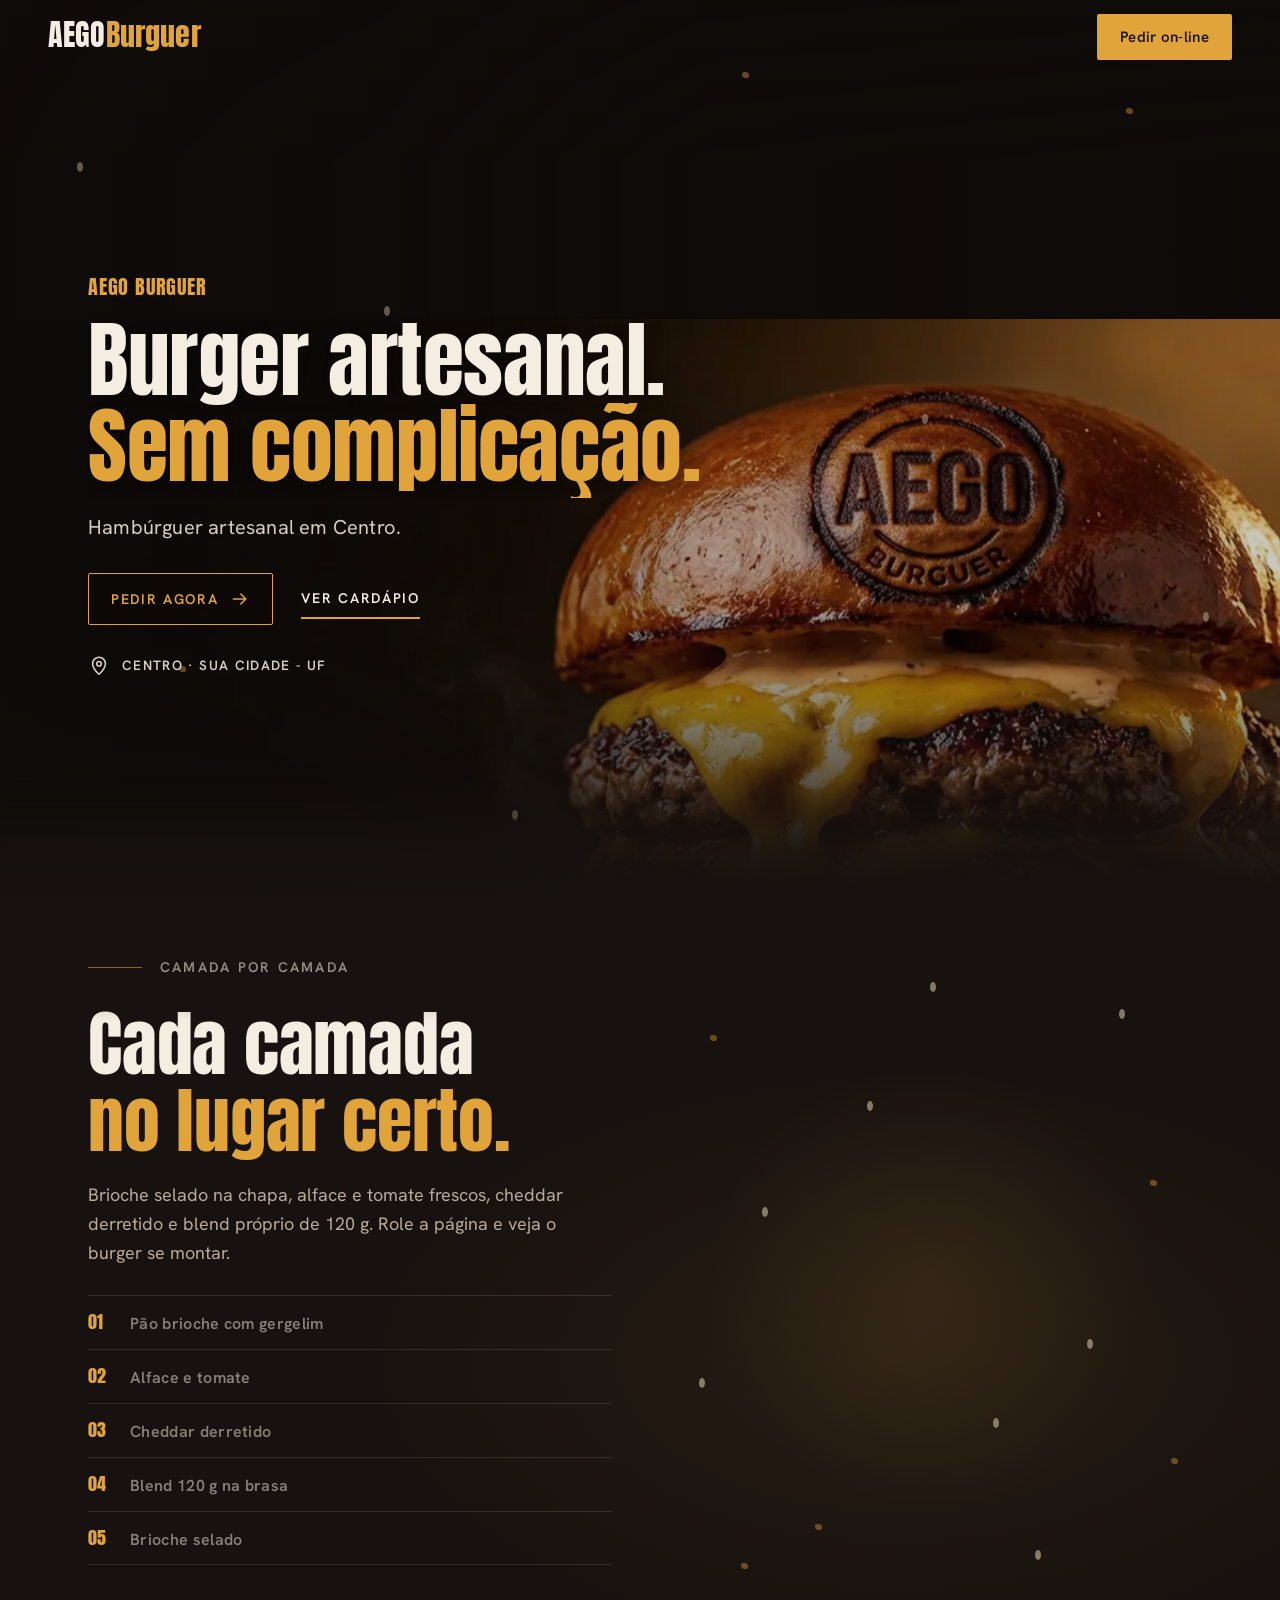
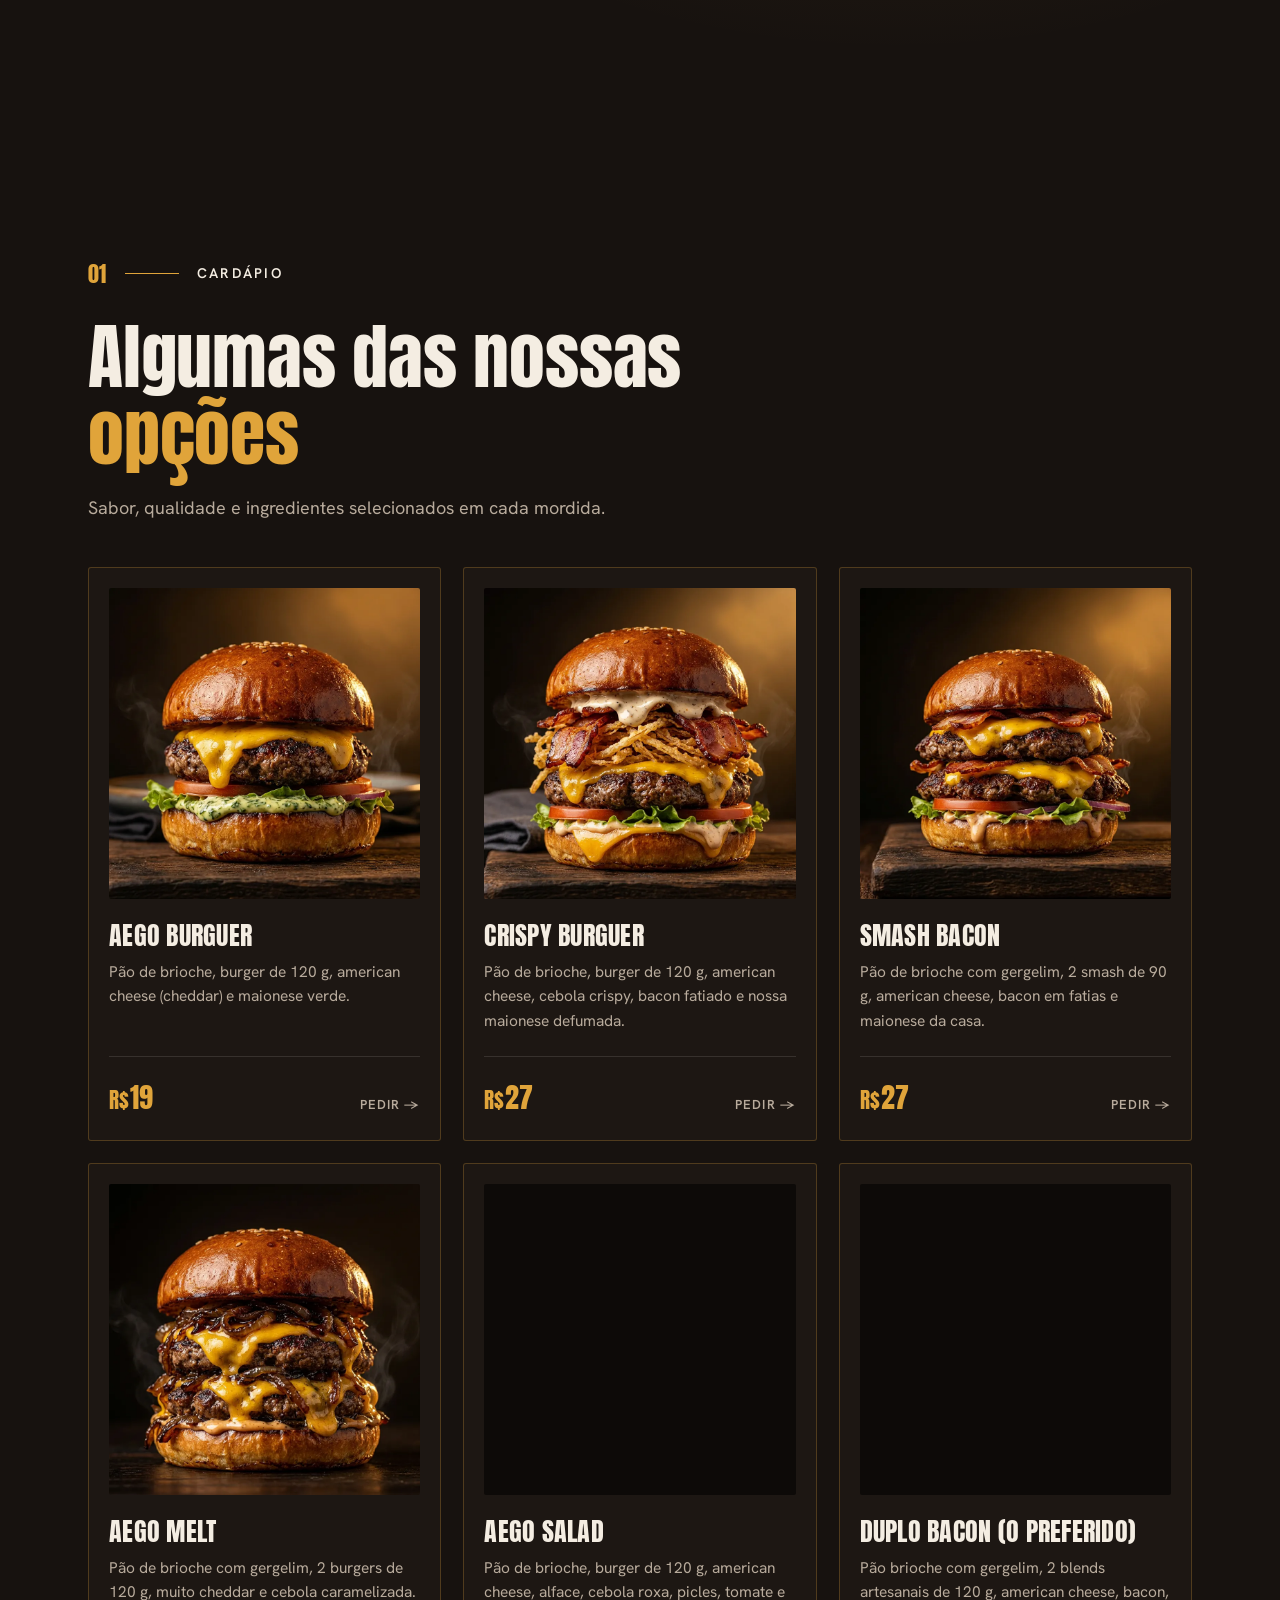
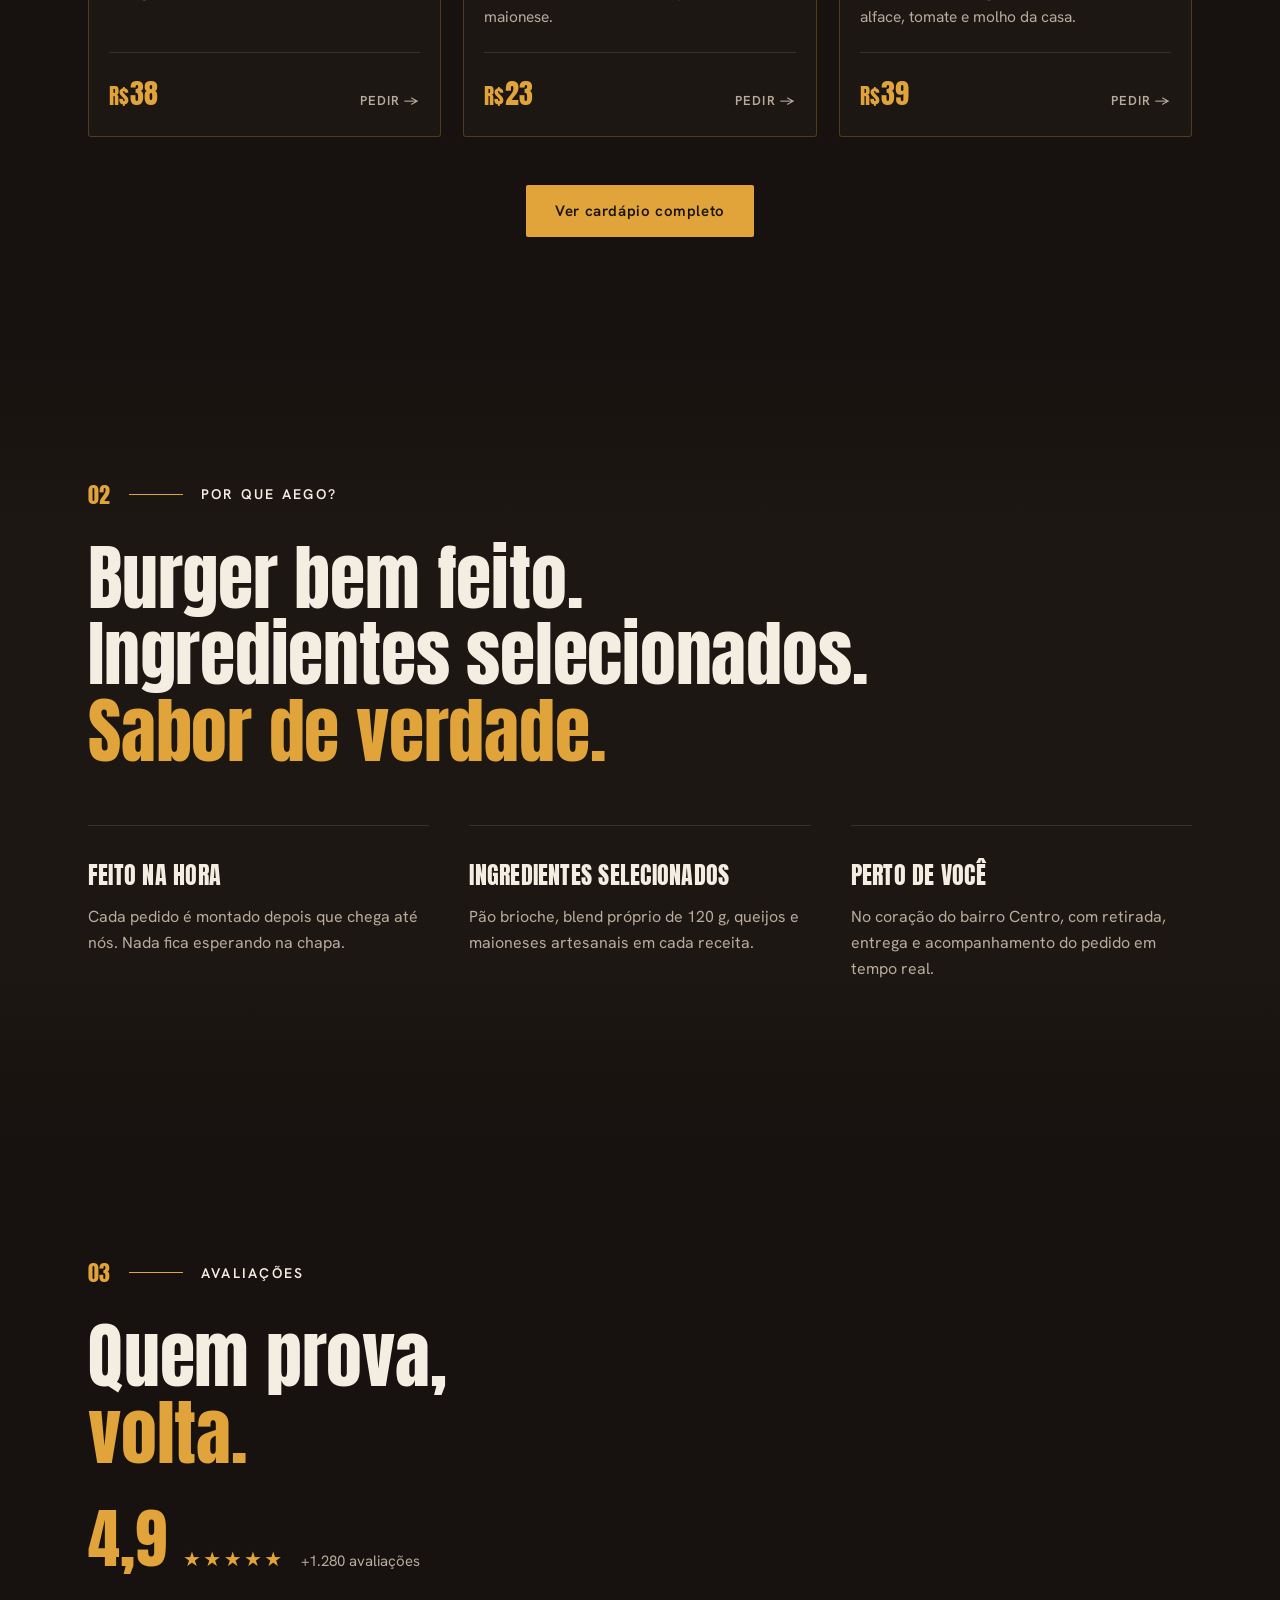
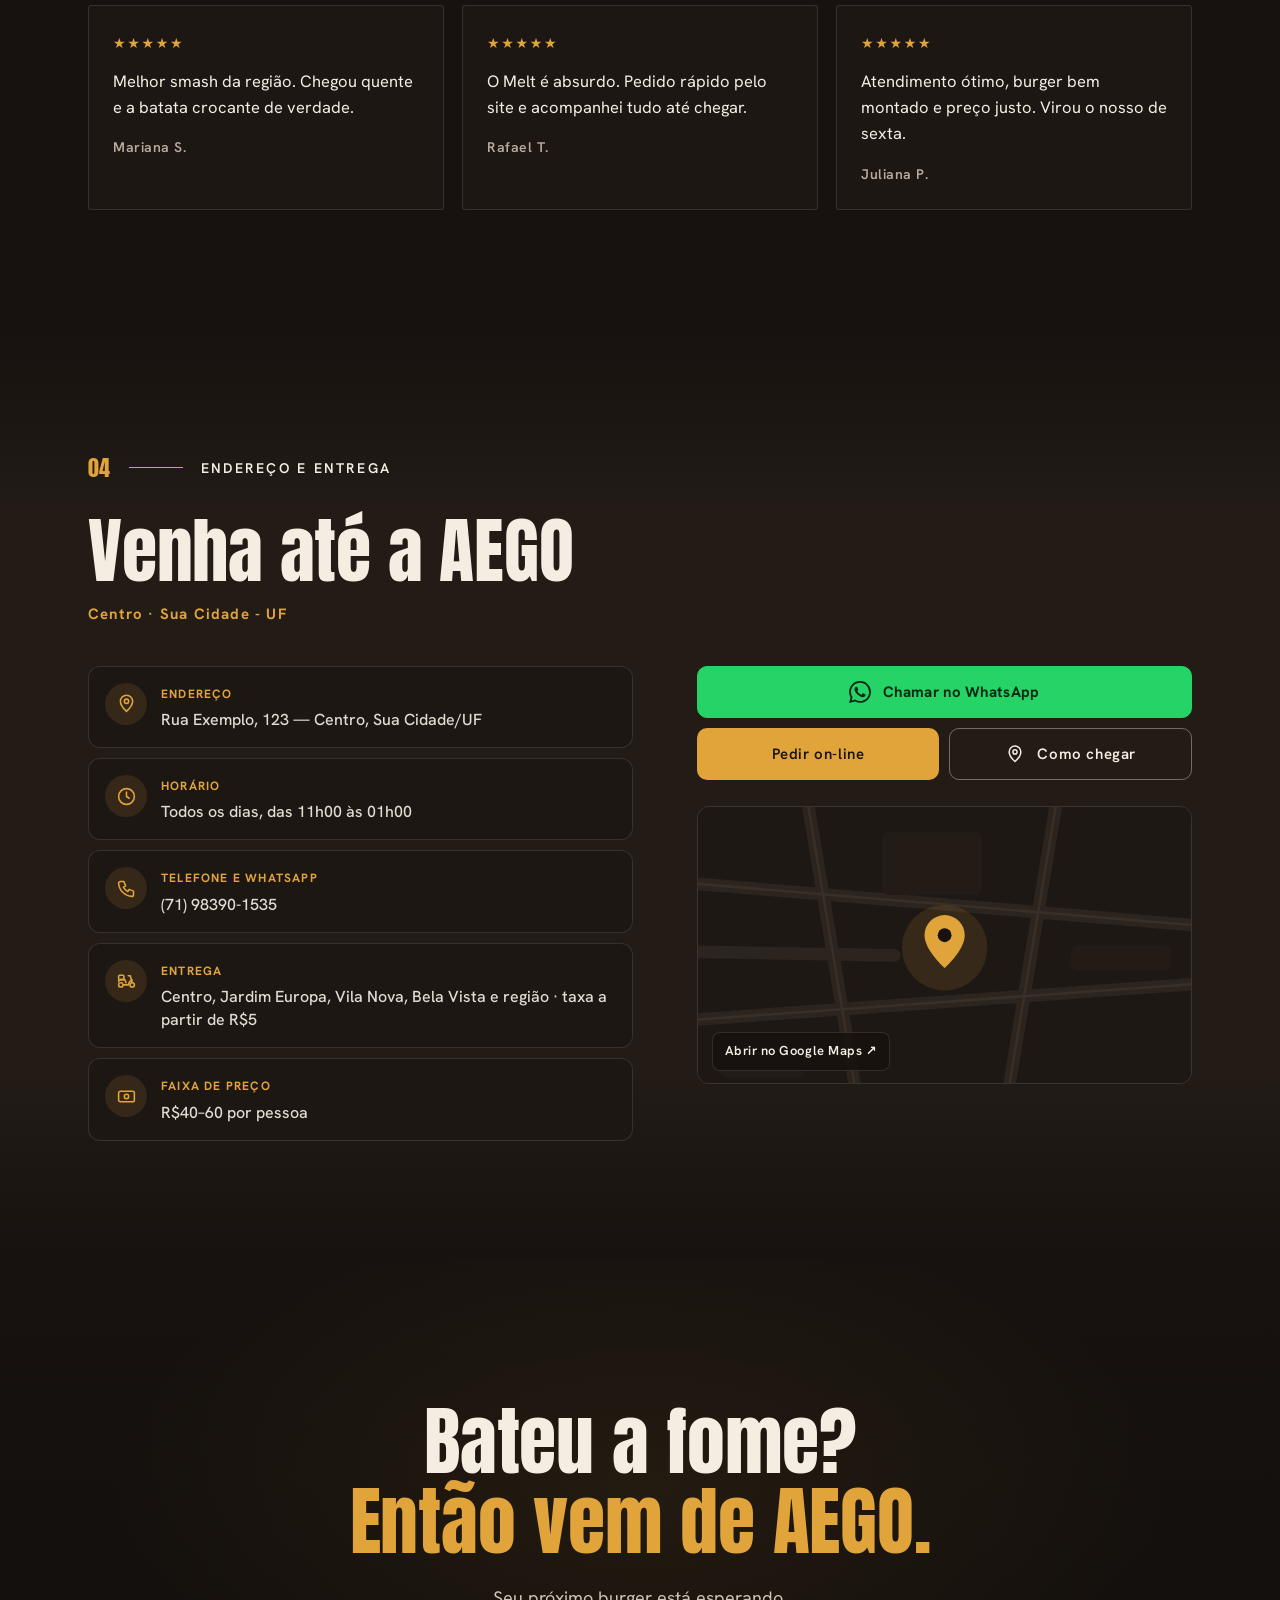
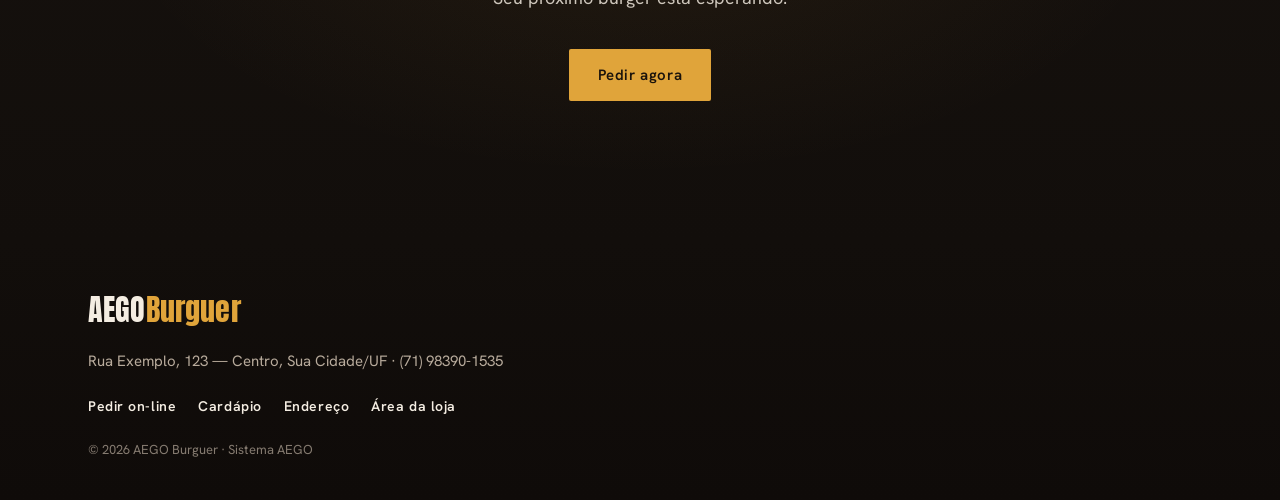
==== commit 60a20cab: "v13: entrada minimalista com o burger em tela cheia no fundo (zoom no pão com o carimbo AEGO), véu e" ====
--- a/demo/index.html
+++ b/demo/index.html
@@ -32,8 +32,7 @@
     <div class="hero-fundo" id="heroFundo" aria-hidden="true">
       <div class="hero-flut">
         <picture>
-          <source media="(min-width: 900px)" srcset="img/hero-aego.webp" width="1600" height="893">
-          <img src="img/hero-aego-m.webp" alt="" width="1100" height="768" fetchpriority="high" decoding="async">
+          <img src="img/hero-aego.webp" alt="" width="1600" height="893" fetchpriority="high" decoding="async">
         </picture>
       </div>
     </div>
@@ -51,6 +50,7 @@
     <div class="hero-c">
       <p class="kicker entra" style="--i:0">AEGO Burguer</p>
       <h1 class="hero-t"><span class="ln"><span class="ln-i">Burger artesanal.</span></span><span class="ln ln-amb"><span class="ln-i">Sem complicação.</span></span></h1>
+      <p class="hero-sub entra" style="--i:1">Hambúrguer artesanal em <span data-loja="bairro">Centro</span>.</p>
       <div class="hero-acoes entra" style="--i:1">
         <a class="btn btn-contorno" href="pedir.html">Pedir agora <svg viewBox="0 0 24 24" aria-hidden="true"><path d="M4 12h15M13 6l6 6-6 6"/></svg></a>
         <a class="link-sub" href="#cardapio">Ver cardápio</a>
--- a/demo/site.css
+++ b/demo/site.css
@@ -298,3 +298,27 @@
     linear-gradient(180deg, rgba(15, 11, 9, .45) 0%, rgba(15, 11, 9, 0) 16%, rgba(15, 11, 9, 0) 76%, var(--bg) 100%); }
   .hero-c { padding-top: 110px; padding-bottom: 8vh; }
 }
+
+/* ===== v13 · hero minimalista: burger em tela cheia no fundo (zoom no pão com o carimbo), véu escuro e texto por cima ===== */
+.hero { min-height: 100vh; min-height: 100svh; display: flex; align-items: center; }
+.hero-fundo { inset: 0; height: auto; }
+.hero-flut { inset: -3%; top: -3%; left: -3%; width: auto; height: auto; aspect-ratio: auto; animation-name: antigravS; }
+.hero-flut::after { display: none; }
+.hero-flut img { width: 100%; height: 100%; object-fit: cover; object-position: 77% 30%; -webkit-mask-image: none; mask-image: none; filter: saturate(.92) brightness(.82); }
+.hero-veu { background:
+  radial-gradient(120% 70% at 60% 35%, rgba(15, 11, 9, .15), rgba(15, 11, 9, .55) 70%),
+  linear-gradient(180deg, rgba(15, 11, 9, .55) 0, rgba(15, 11, 9, .25) 18%, rgba(15, 11, 9, .45) 55%, rgba(23, 18, 15, .92) 82%, var(--bg) 100%); }
+.hero-c { padding-top: calc(110px + env(safe-area-inset-top, 0px)); padding-bottom: 14vh; }
+.hero-sub { margin: 22px 0 0; font-size: clamp(17px, 4.6vw, 21px); color: rgba(244, 237, 226, .86); letter-spacing: .01em; }
+.hero-acoes { margin-top: 30px; }
+.hero-local { margin-top: 30px; }
+.hero::after { height: 120px; }
+#camadas { padding-top: 56px; }
+@media (min-width: 900px) {
+  .hero-flut img { object-position: 78% 40%; filter: saturate(.95) brightness(.88); }
+  .hero-veu { background:
+    linear-gradient(90deg, rgba(15, 11, 9, .92) 0%, rgba(15, 11, 9, .7) 30%, rgba(15, 11, 9, .25) 55%, rgba(15, 11, 9, .1) 100%),
+    linear-gradient(180deg, rgba(15, 11, 9, .45) 0%, rgba(15, 11, 9, 0) 18%, rgba(15, 11, 9, 0) 72%, var(--bg) 100%); }
+  .hero-c { padding-top: 120px; padding-bottom: 8vh; }
+  .hero-sub { font-size: 20px; }
+}
